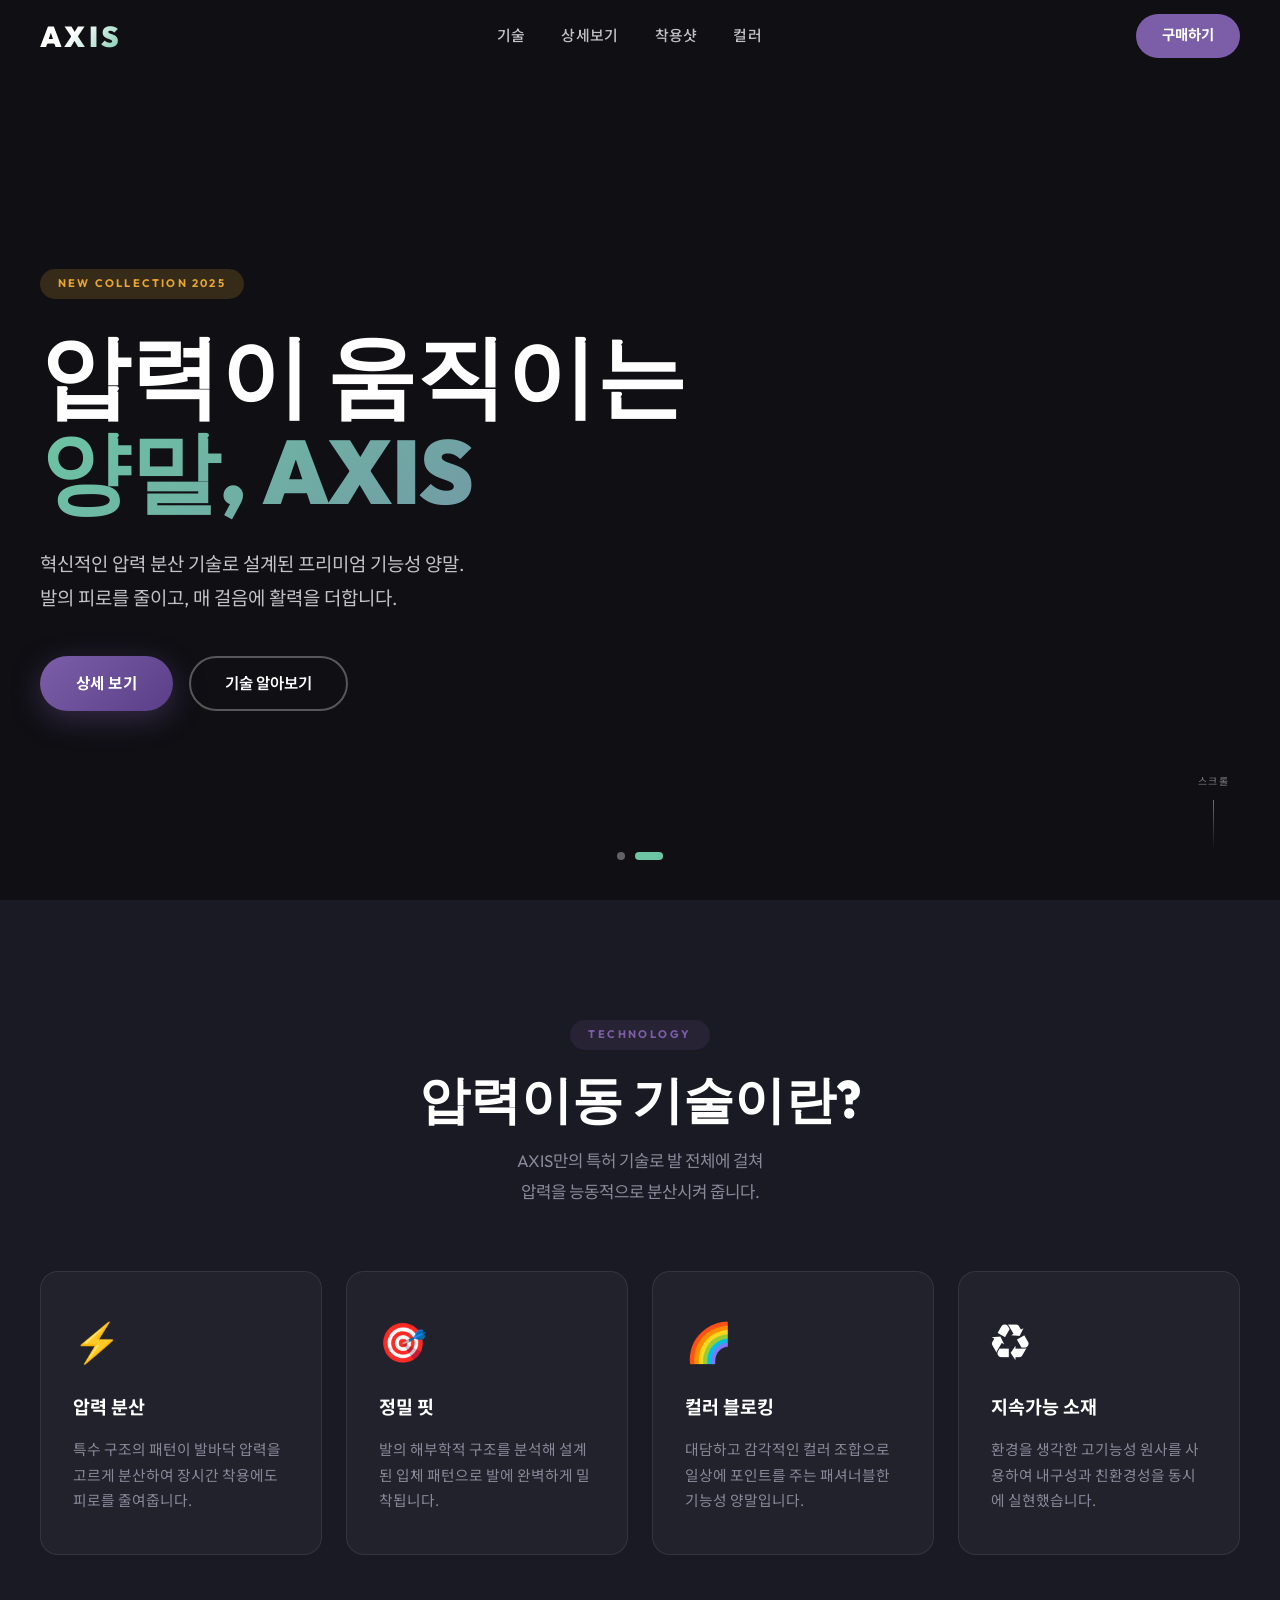
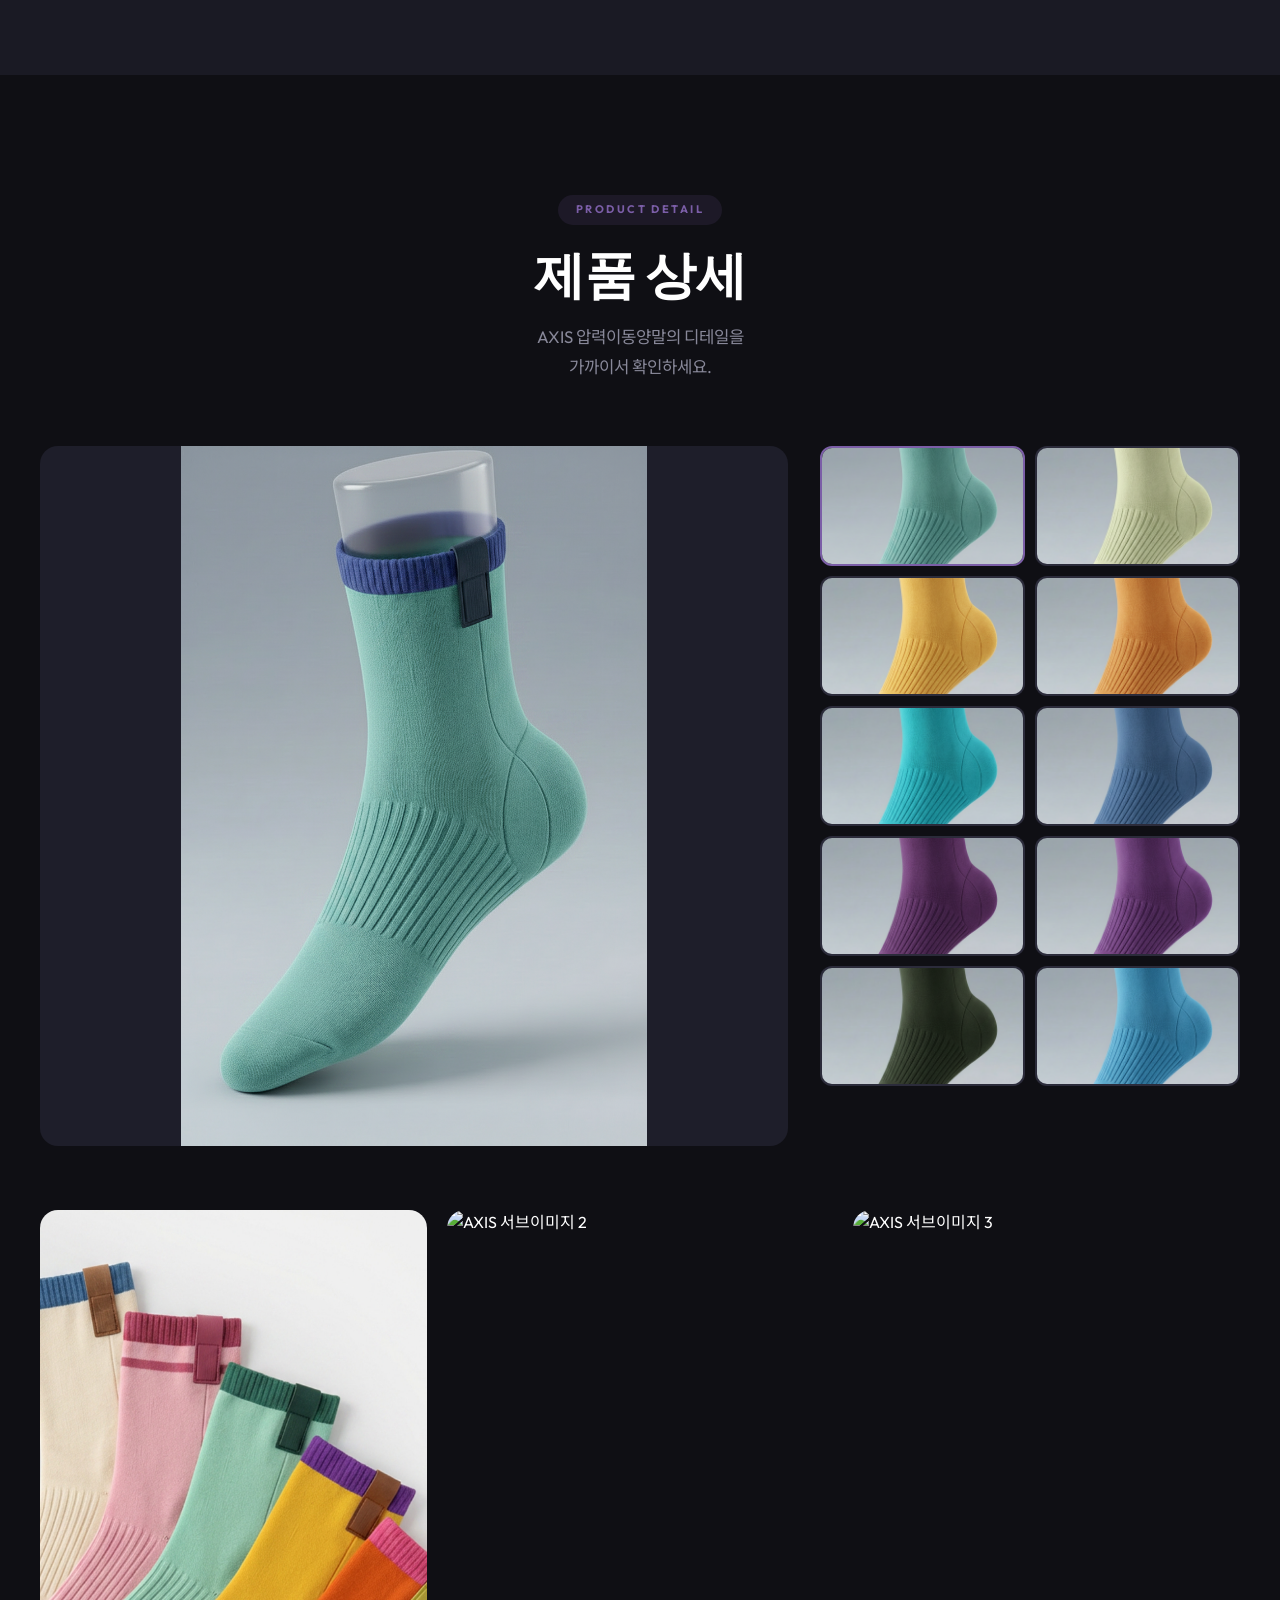
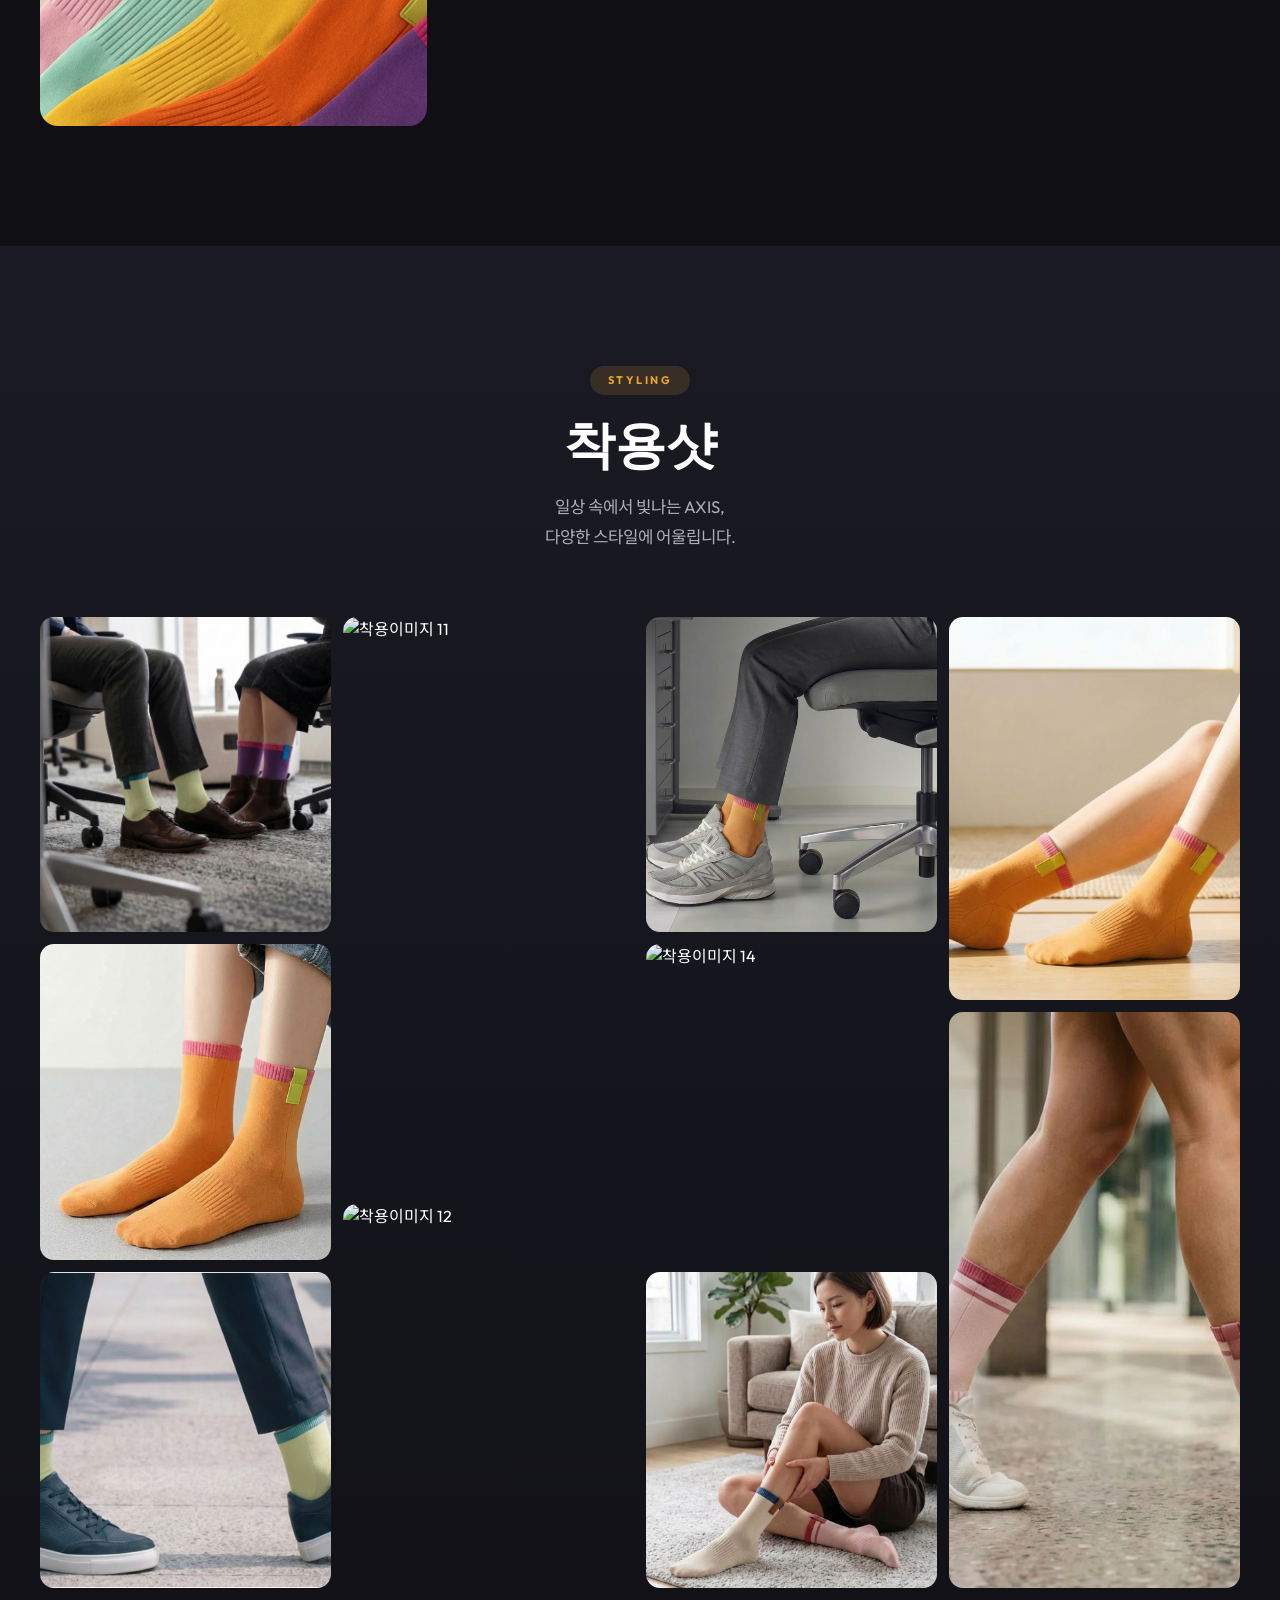
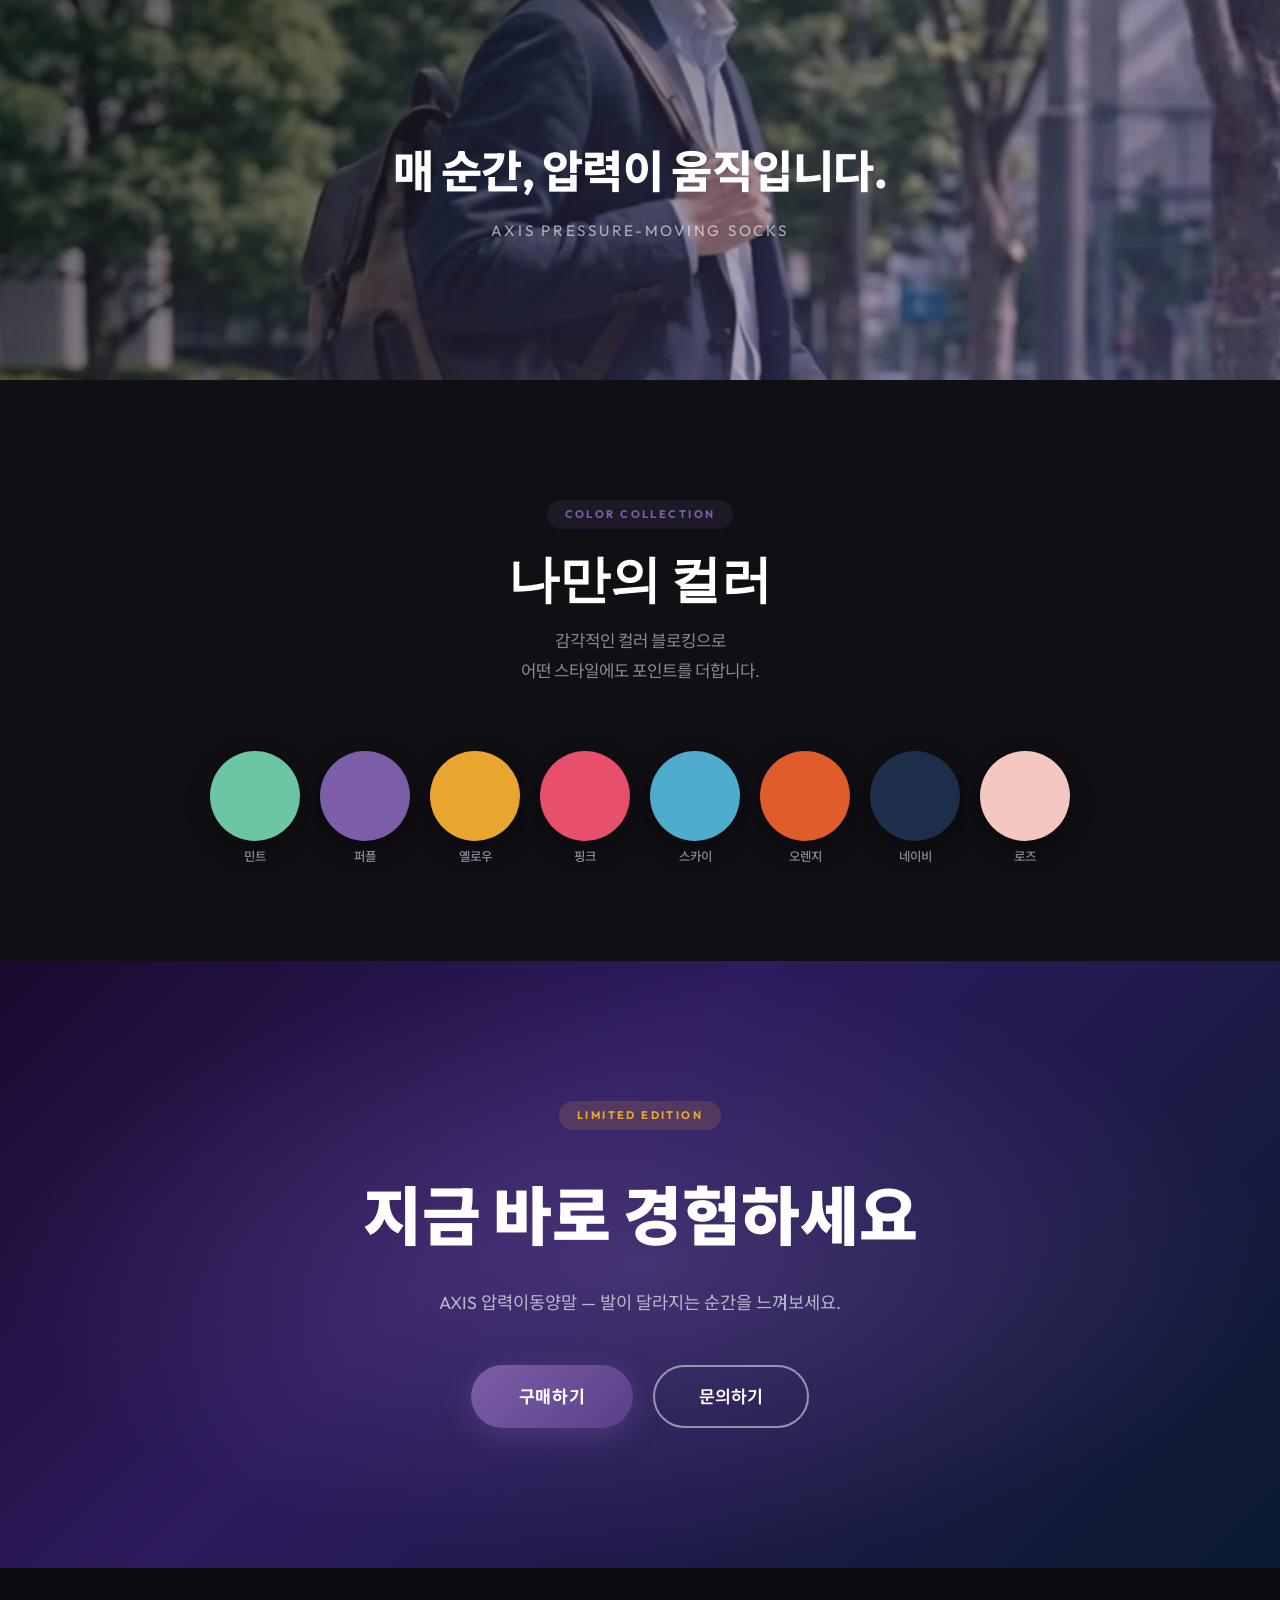
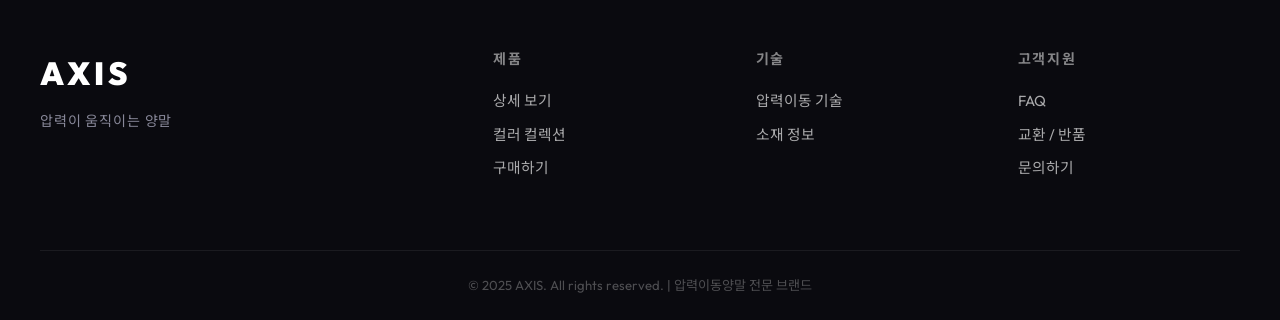
==== index.html @ ba1362b9 "feat: AXIS 압력이동양말 웹사이트 초기 배포" ====
<!DOCTYPE html>
<html lang="ko">

<head>
  <meta charset="UTF-8" />
  <meta name="viewport" content="width=device-width, initial-scale=1.0" />
  <title>AXIS — 압력이동양말</title>
  <meta name="description" content="AXIS 압력이동양말 — 혁신적인 압력 분산 기술로 만든 프리미엄 기능성 양말. 착용의 새로운 기준." />
  <link rel="preconnect" href="https://fonts.googleapis.com" />
  <link rel="preconnect" href="https://fonts.gstatic.com" crossorigin />
  <link
    href="https://fonts.googleapis.com/css2?family=Outfit:wght@300;400;500;600;700;800;900&family=Noto+Sans+KR:wght@300;400;500;700;900&display=swap"
    rel="stylesheet" />
  <link rel="stylesheet" href="style.css" />
</head>

<body>

  <!-- ==================== 네비게이션 ==================== -->
  <nav class="navbar" id="navbar">
    <div class="nav-container">
      <a href="#" class="nav-logo">AXIS</a>
      <ul class="nav-links">
        <li><a href="#features" class="nav-link">기술</a></li>
        <li><a href="#detail" class="nav-link">상세보기</a></li>
        <li><a href="#gallery" class="nav-link">착용샷</a></li>
        <li><a href="#colors" class="nav-link">컬러</a></li>
      </ul>
      <a href="#purchase" class="nav-cta" id="nav-cta-btn">구매하기</a>
      <button class="mobile-menu-btn" id="mobile-menu-btn" aria-label="메뉴 열기">
        <span></span><span></span><span></span>
      </button>
    </div>
    <!-- 모바일 드롭다운 메뉴 -->
    <div class="mobile-menu" id="mobile-menu">
      <a href="#features" class="mobile-link">기술</a>
      <a href="#detail" class="mobile-link">상세보기</a>
      <a href="#gallery" class="mobile-link">착용샷</a>
      <a href="#colors" class="mobile-link">컬러</a>
      <a href="#purchase" class="mobile-link mobile-cta">구매하기</a>
    </div>
  </nav>

  <!-- ==================== 히어로 섹션 ==================== -->
  <section class="hero" id="hero">
    <!-- 배경 슬라이드 이미지들 -->
    <div class="hero-slides">
      <div class="hero-slide active" style="background-image: url('./메인이미지/메인이미지 (1).png')"></div>
      <div class="hero-slide" style="background-image: url('./메인이미지/메인이미지 (2).png')"></div>
    </div>
    <!-- 그라디언트 오버레이 -->
    <div class="hero-overlay"></div>

    <!-- 히어로 콘텐츠 -->
    <div class="hero-content">
      <div class="hero-badge">NEW COLLECTION 2025</div>
      <h1 class="hero-title">
        <span class="title-line">압력이 움직이는</span>
        <span class="title-line accent">양말, AXIS</span>
      </h1>
      <p class="hero-desc">
        혁신적인 압력 분산 기술로 설계된 프리미엄 기능성 양말.<br />
        발의 피로를 줄이고, 매 걸음에 활력을 더합니다.
      </p>
      <div class="hero-actions">
        <a href="#detail" class="btn-primary" id="hero-detail-btn">상세 보기</a>
        <a href="#features" class="btn-outline" id="hero-features-btn">기술 알아보기</a>
      </div>
    </div>

    <!-- 슬라이드 인디케이터 -->
    <div class="hero-indicators">
      <button class="indicator active" data-slide="0" id="slide-indicator-0"></button>
      <button class="indicator" data-slide="1" id="slide-indicator-1"></button>
    </div>

    <!-- 스크롤 다운 힌트 -->
    <div class="scroll-hint">
      <span>스크롤</span>
      <div class="scroll-line"></div>
    </div>
  </section>

  <!-- ==================== 기능 소개 섹션 ==================== -->
  <section class="features" id="features">
    <div class="section-container">
      <div class="section-header">
        <span class="section-tag">TECHNOLOGY</span>
        <h2 class="section-title">압력이동 기술이란?</h2>
        <p class="section-desc">AXIS만의 특허 기술로 발 전체에 걸쳐<br />압력을 능동적으로 분산시켜 줍니다.</p>
      </div>
      <div class="features-grid">
        <div class="feature-card" id="feature-card-1">
          <div class="feature-icon">⚡</div>
          <h3 class="feature-title">압력 분산</h3>
          <p class="feature-text">특수 구조의 패턴이 발바닥 압력을 고르게 분산하여 장시간 착용에도 피로를 줄여줍니다.</p>
        </div>
        <div class="feature-card" id="feature-card-2">
          <div class="feature-icon">🎯</div>
          <h3 class="feature-title">정밀 핏</h3>
          <p class="feature-text">발의 해부학적 구조를 분석해 설계된 입체 패턴으로 발에 완벽하게 밀착됩니다.</p>
        </div>
        <div class="feature-card" id="feature-card-3">
          <div class="feature-icon">🌈</div>
          <h3 class="feature-title">컬러 블로킹</h3>
          <p class="feature-text">대담하고 감각적인 컬러 조합으로 일상에 포인트를 주는 패셔너블한 기능성 양말입니다.</p>
        </div>
        <div class="feature-card" id="feature-card-4">
          <div class="feature-icon">♻️</div>
          <h3 class="feature-title">지속가능 소재</h3>
          <p class="feature-text">환경을 생각한 고기능성 원사를 사용하여 내구성과 친환경성을 동시에 실현했습니다.</p>
        </div>
      </div>
    </div>
  </section>

  <!-- ==================== 상세 페이지 섹션 ==================== -->
  <section class="detail" id="detail">
    <div class="section-container">
      <div class="section-header">
        <span class="section-tag">PRODUCT DETAIL</span>
        <h2 class="section-title">제품 상세</h2>
        <p class="section-desc">AXIS 압력이동양말의 디테일을<br />가까이서 확인하세요.</p>
      </div>

      <!-- 메인 제품 이미지 갤러리 -->
      <div class="detail-gallery">
        <!-- 왼쪽: 메인 큰 이미지 -->
        <div class="detail-main-img" id="detail-main-display">
          <img src="./제품이미지/제품이미지 (1).png" alt="AXIS 압력이동양말 메인 이미지" id="detail-main-img" />
        </div>
        <!-- 오른쪽: 썸네일 그리드 -->
        <div class="detail-thumbs">
          <div class="thumb-item active" data-img="./제품이미지/제품이미지 (1).png" id="thumb-1">
            <img src="./제품이미지/제품이미지 (1).png" alt="제품이미지 1" />
          </div>
          <div class="thumb-item" data-img="./제품이미지/제품이미지 (2).png" id="thumb-2">
            <img src="./제품이미지/제품이미지 (2).png" alt="제품이미지 2" />
          </div>
          <div class="thumb-item" data-img="./제품이미지/제품이미지 (3).png" id="thumb-3">
            <img src="./제품이미지/제품이미지 (3).png" alt="제품이미지 3" />
          </div>
          <div class="thumb-item" data-img="./제품이미지/제품이미지 (4).png" id="thumb-4">
            <img src="./제품이미지/제품이미지 (4).png" alt="제품이미지 4" />
          </div>
          <div class="thumb-item" data-img="./제품이미지/제품이미지 (6).png" id="thumb-6">
            <img src="./제품이미지/제품이미지 (6).png" alt="제품이미지 6" />
          </div>
          <div class="thumb-item" data-img="./제품이미지/제품이미지 (7).png" id="thumb-7">
            <img src="./제품이미지/제품이미지 (7).png" alt="제품이미지 7" />
          </div>
          <div class="thumb-item" data-img="./제품이미지/제품이미지 (8).png" id="thumb-8">
            <img src="./제품이미지/제품이미지 (8).png" alt="제품이미지 8" />
          </div>
          <div class="thumb-item" data-img="./제품이미지/제품이미지 (9).png" id="thumb-9">
            <img src="./제품이미지/제품이미지 (9).png" alt="제품이미지 9" />
          </div>
          <div class="thumb-item" data-img="./제품이미지/제품이미지 (10).png" id="thumb-10">
            <img src="./제품이미지/제품이미지 (10).png" alt="제품이미지 10" />
          </div>
          <div class="thumb-item" data-img="./제품이미지/제품이미지 (11).png" id="thumb-11">
            <img src="./제품이미지/제품이미지 (11).png" alt="제품이미지 11" />
          </div>
        </div>
      </div>

      <!-- 서브 이미지 가로 배너 -->
      <div class="sub-images">
        <div class="sub-img-wrap">
          <img src="./서브이미지/서브이미지 (1).jpg" alt="AXIS 서브이미지 1" />
          <div class="sub-img-label">Color Variety</div>
        </div>
        <div class="sub-img-wrap">
          <img src="./서브이미지/서브이미지 (2).png" alt="AXIS 서브이미지 2" />
          <div class="sub-img-label">Design Detail</div>
        </div>
        <div class="sub-img-wrap">
          <img src="./서브이미지/서브이미지 (3).png" alt="AXIS 서브이미지 3" />
          <div class="sub-img-label">Premium Quality</div>
        </div>
      </div>
    </div>
  </section>

  <!-- ==================== 착용 이미지 섹션 (중간 섹션) ==================== -->
  <section class="wearing" id="gallery">
    <div class="wearing-header">
      <span class="section-tag light">STYLING</span>
      <h2 class="section-title light">착용샷</h2>
      <p class="section-desc light">일상 속에서 빛나는 AXIS,<br />다양한 스타일에 어울립니다.</p>
    </div>

    <!-- 착용 이미지 마소너리 갤러리 -->
    <div class="wearing-masonry">
      <div class="masonry-col">
        <div class="masonry-item" id="wearing-1">
          <img src="./착용이미지/착용이미지 (1).png" alt="착용이미지 1" />
        </div>
        <div class="masonry-item" id="wearing-9">
          <img src="./착용이미지/착용이미지 (9).png" alt="착용이미지 9" />
        </div>
        <div class="masonry-item" id="wearing-10">
          <img src="./착용이미지/착용이미지 (10).png" alt="착용이미지 10" />
        </div>
      </div>
      <div class="masonry-col">
        <div class="masonry-item tall" id="wearing-11">
          <img src="./착용이미지/착용이미지 (11).png" alt="착용이미지 11" />
        </div>
        <div class="masonry-item" id="wearing-12">
          <img src="./착용이미지/착용이미지 (12).png" alt="착용이미지 12" />
        </div>
      </div>
      <div class="masonry-col">
        <div class="masonry-item" id="wearing-13">
          <img src="./착용이미지/착용이미지 (13).png" alt="착용이미지 13" />
        </div>
        <div class="masonry-item" id="wearing-14">
          <img src="./착용이미지/착용이미지 (14).png" alt="착용이미지 14" />
        </div>
        <div class="masonry-item" id="wearing-17">
          <img src="./착용이미지/착용이미지 (17).png" alt="착용이미지 17" />
        </div>
      </div>
      <div class="masonry-col">
        <div class="masonry-item" id="wearing-15">
          <img src="./착용이미지/착용이미지 (15).png" alt="착용이미지 15" />
        </div>
        <div class="masonry-item tall" id="wearing-16">
          <img src="./착용이미지/착용이미지 (16).png" alt="착용이미지 16" />
        </div>
      </div>
    </div>

    <!-- 착용 jpg 이미지 (1).jpg -->
    <div class="wearing-banner">
      <img src="./착용이미지/착용이미지 (1).jpg" alt="AXIS 착용 배너" />
      <div class="wearing-banner-text">
        <p>매 순간, 압력이 움직입니다.</p>
        <span>AXIS Pressure-Moving Socks</span>
      </div>
    </div>
  </section>

  <!-- ==================== 컬러 팔레트 섹션 ==================== -->
  <section class="colors" id="colors">
    <div class="section-container">
      <div class="section-header">
        <span class="section-tag">COLOR COLLECTION</span>
        <h2 class="section-title">나만의 컬러</h2>
        <p class="section-desc">감각적인 컬러 블로킹으로<br />어떤 스타일에도 포인트를 더합니다.</p>
      </div>
      <div class="color-swatches">
        <div class="swatch" style="background: #6CC5A3;" id="swatch-mint"><span>민트</span></div>
        <div class="swatch" style="background: #7B5EA7;" id="swatch-purple"><span>퍼플</span></div>
        <div class="swatch" style="background: #E8A630;" id="swatch-yellow"><span>옐로우</span></div>
        <div class="swatch" style="background: #E84F6B;" id="swatch-pink"><span>핑크</span></div>
        <div class="swatch" style="background: #4EACCD;" id="swatch-sky"><span>스카이</span></div>
        <div class="swatch" style="background: #E05C2A;" id="swatch-orange"><span>오렌지</span></div>
        <div class="swatch" style="background: #1D2D4A;" id="swatch-navy"><span>네이비</span></div>
        <div class="swatch" style="background: #F4C8C0;" id="swatch-rose"><span>로즈</span></div>
      </div>
    </div>
  </section>

  <!-- ==================== 구매 CTA 섹션 ==================== -->
  <section class="purchase" id="purchase">
    <div class="purchase-bg"></div>
    <div class="purchase-content">
      <span class="section-tag light">LIMITED EDITION</span>
      <h2 class="purchase-title">지금 바로 경험하세요</h2>
      <p class="purchase-desc">AXIS 압력이동양말 — 발이 달라지는 순간을 느껴보세요.</p>
      <div class="purchase-actions">
        <a href="#" class="btn-primary large" id="purchase-btn">구매하기</a>
        <a href="#" class="btn-outline-light large" id="inquiry-btn">문의하기</a>
      </div>
    </div>
  </section>

  <!-- ==================== 푸터 ==================== -->
  <footer class="footer">
    <div class="footer-container">
      <div class="footer-brand">
        <div class="footer-logo">AXIS</div>
        <p class="footer-tagline">압력이 움직이는 양말</p>
      </div>
      <div class="footer-links">
        <div class="footer-col">
          <h4>제품</h4>
          <a href="#detail">상세 보기</a>
          <a href="#colors">컬러 컬렉션</a>
          <a href="#purchase">구매하기</a>
        </div>
        <div class="footer-col">
          <h4>기술</h4>
          <a href="#features">압력이동 기술</a>
          <a href="#features">소재 정보</a>
        </div>
        <div class="footer-col">
          <h4>고객지원</h4>
          <a href="#">FAQ</a>
          <a href="#">교환 / 반품</a>
          <a href="#">문의하기</a>
        </div>
      </div>
    </div>
    <div class="footer-bottom">
      <p>© 2025 AXIS. All rights reserved. | 압력이동양말 전문 브랜드</p>
    </div>
  </footer>

  <!-- 라이트박스 (이미지 확대) -->
  <div class="lightbox" id="lightbox">
    <button class="lightbox-close" id="lightbox-close" aria-label="닫기">✕</button>
    <img class="lightbox-img" id="lightbox-img" src="" alt="" />
    <button class="lightbox-prev" id="lightbox-prev" aria-label="이전">&#8249;</button>
    <button class="lightbox-next" id="lightbox-next" aria-label="다음">&#8250;</button>
  </div>

  <script src="script.js"></script>
</body>

</html>
---- style.css ----
/* ============================================
   AXIS 압력이동양말 — 메인 스타일시트
   ============================================ */

/* 구글 폰트 및 기본 리셋 */
*, *::before, *::after { box-sizing: border-box; margin: 0; padding: 0; }

:root {
  --accent: #7B5EA7;
  --accent2: #E8A630;
  --accent3: #6CC5A3;
  --dark: #0F0F14;
  --dark2: #1A1A24;
  --mid: #2B2B3A;
  --light: #F5F4F0;
  --white: #ffffff;
  --text-muted: #888899;
  --radius: 18px;
  --trans: 0.38s cubic-bezier(.4,0,.2,1);
}

html { scroll-behavior: smooth; }

body {
  font-family: 'Outfit', 'Noto Sans KR', sans-serif;
  background: var(--dark);
  color: var(--white);
  overflow-x: hidden;
  line-height: 1.6;
}

img { display: block; width: 100%; height: 100%; object-fit: cover; }
a { text-decoration: none; color: inherit; }

/* ===== 공통 섹션 ===== */
.section-container { max-width: 1280px; margin: 0 auto; padding: 0 40px; }

.section-header { text-align: center; margin-bottom: 64px; }

.section-tag {
  display: inline-block;
  font-size: 11px;
  font-weight: 700;
  letter-spacing: 0.22em;
  color: var(--accent);
  background: rgba(123,94,167,0.13);
  padding: 6px 18px;
  border-radius: 100px;
  margin-bottom: 20px;
  text-transform: uppercase;
}
.section-tag.light { color: var(--accent2); background: rgba(232,166,48,0.15); }

.section-title {
  font-family: 'Outfit', sans-serif;
  font-size: clamp(2rem, 4vw, 3.2rem);
  font-weight: 800;
  line-height: 1.15;
  margin-bottom: 18px;
}
.section-title.light { color: var(--white); }

.section-desc {
  font-size: 1.05rem;
  color: var(--text-muted);
  line-height: 1.8;
}
.section-desc.light { color: rgba(255,255,255,0.65); }

/* ===== 버튼 ===== */
.btn-primary {
  display: inline-flex; align-items: center; gap: 8px;
  background: linear-gradient(135deg, var(--accent), #5a3f88);
  color: #fff;
  padding: 15px 36px;
  border-radius: 100px;
  font-weight: 700;
  font-size: 0.97rem;
  letter-spacing: 0.03em;
  transition: var(--trans);
  box-shadow: 0 8px 30px rgba(123,94,167,0.35);
}
.btn-primary:hover { transform: translateY(-3px); box-shadow: 0 14px 40px rgba(123,94,167,0.5); }
.btn-primary.large { padding: 18px 48px; font-size: 1.08rem; }

.btn-outline {
  display: inline-flex; align-items: center; gap: 8px;
  border: 2px solid rgba(255,255,255,0.3);
  color: #fff;
  padding: 13px 34px;
  border-radius: 100px;
  font-weight: 600;
  font-size: 0.97rem;
  transition: var(--trans);
  backdrop-filter: blur(8px);
}
.btn-outline:hover { border-color: #fff; background: rgba(255,255,255,0.08); }

.btn-outline-light {
  display: inline-flex; align-items: center; gap: 8px;
  border: 2px solid rgba(255,255,255,0.5);
  color: #fff;
  padding: 16px 44px;
  border-radius: 100px;
  font-weight: 600;
  font-size: 1.08rem;
  transition: var(--trans);
}
.btn-outline-light:hover { background: rgba(255,255,255,0.1); border-color: #fff; }

/* ===== 네비게이션 ===== */
.navbar {
  position: fixed; top: 0; left: 0; right: 0; z-index: 1000;
  transition: background var(--trans), backdrop-filter var(--trans), box-shadow var(--trans);
  padding: 0 40px;
}
.navbar.scrolled {
  background: rgba(15,15,20,0.92);
  backdrop-filter: blur(20px);
  box-shadow: 0 2px 30px rgba(0,0,0,0.4);
}

.nav-container {
  max-width: 1280px; margin: 0 auto;
  display: flex; align-items: center; justify-content: space-between;
  height: 72px;
}

.nav-logo {
  font-family: 'Outfit', sans-serif;
  font-size: 1.8rem; font-weight: 900;
  letter-spacing: 0.12em;
  background: linear-gradient(135deg, #fff 40%, var(--accent3));
  -webkit-background-clip: text; -webkit-text-fill-color: transparent;
}

.nav-links {
  display: flex; gap: 36px; list-style: none;
}
.nav-link {
  font-size: 0.93rem; font-weight: 500; color: rgba(255,255,255,0.75);
  transition: color var(--trans); letter-spacing: 0.02em;
}
.nav-link:hover { color: #fff; }

.nav-cta {
  background: var(--accent); color: #fff;
  padding: 10px 26px; border-radius: 100px;
  font-size: 0.9rem; font-weight: 700;
  transition: var(--trans);
}
.nav-cta:hover { background: #6040a0; transform: translateY(-2px); }

.mobile-menu-btn {
  display: none; flex-direction: column; gap: 5px;
  background: none; border: none; cursor: pointer; padding: 4px;
}
.mobile-menu-btn span {
  display: block; width: 24px; height: 2px;
  background: #fff; border-radius: 2px;
  transition: var(--trans);
}
.mobile-menu {
  display: none; flex-direction: column; padding: 16px 40px 24px;
  background: rgba(15,15,20,0.97); backdrop-filter: blur(20px);
}
.mobile-link {
  padding: 12px 0; border-bottom: 1px solid rgba(255,255,255,0.07);
  font-size: 1rem; color: rgba(255,255,255,0.8);
}
.mobile-cta {
  margin-top: 12px; background: var(--accent);
  padding: 12px 24px; border-radius: 100px;
  text-align: center; color: #fff; font-weight: 700;
  border: none;
}

/* ===== 히어로 ===== */
.hero {
  position: relative; height: 100vh; min-height: 680px;
  overflow: hidden;
}

.hero-slides { position: absolute; inset: 0; }
.hero-slide {
  position: absolute; inset: 0;
  background-size: cover; background-position: center;
  opacity: 0; transition: opacity 1.2s ease;
}
.hero-slide.active { opacity: 1; }

.hero-overlay {
  position: absolute; inset: 0;
  background: linear-gradient(
    135deg,
    rgba(15,15,20,0.78) 0%,
    rgba(15,15,20,0.35) 60%,
    rgba(15,15,20,0.6) 100%
  );
}

.hero-content {
  position: relative; z-index: 2;
  display: flex; flex-direction: column; justify-content: center;
  height: 100%; max-width: 1280px; margin: 0 auto; padding: 0 40px;
  padding-top: 80px;
}

.hero-badge {
  display: inline-block;
  font-size: 11px; font-weight: 700; letter-spacing: 0.2em;
  color: var(--accent2);
  background: rgba(232,166,48,0.18);
  padding: 6px 18px; border-radius: 100px;
  margin-bottom: 28px; width: fit-content;
  animation: fadeUp 0.8s 0.2s both;
}

.hero-title {
  font-family: 'Outfit', sans-serif;
  font-size: clamp(2.8rem, 7vw, 6rem);
  font-weight: 900;
  line-height: 1.08;
  margin-bottom: 28px;
}
.title-line { display: block; animation: fadeUp 0.8s 0.35s both; }
.title-line.accent {
  animation-delay: 0.5s;
  background: linear-gradient(135deg, var(--accent3) 0%, var(--accent) 100%);
  -webkit-background-clip: text; -webkit-text-fill-color: transparent;
}

.hero-desc {
  font-size: clamp(1rem, 1.6vw, 1.18rem);
  color: rgba(255,255,255,0.75);
  line-height: 1.8;
  max-width: 520px;
  margin-bottom: 40px;
  animation: fadeUp 0.8s 0.65s both;
}

.hero-actions {
  display: flex; gap: 16px; flex-wrap: wrap;
  animation: fadeUp 0.8s 0.8s both;
}

.hero-indicators {
  position: absolute; bottom: 40px; left: 50%; transform: translateX(-50%);
  display: flex; gap: 10px; z-index: 3;
}
.indicator {
  width: 8px; height: 8px; border-radius: 100px;
  background: rgba(255,255,255,0.35); border: none; cursor: pointer;
  transition: var(--trans);
}
.indicator.active { width: 28px; background: var(--accent3); }

.scroll-hint {
  position: absolute; right: 50px; bottom: 50px; z-index: 3;
  display: flex; flex-direction: column; align-items: center; gap: 10px;
  font-size: 10px; letter-spacing: 0.18em; color: rgba(255,255,255,0.45);
  text-transform: uppercase;
}
.scroll-line {
  width: 1px; height: 50px;
  background: linear-gradient(to bottom, rgba(255,255,255,0.4), transparent);
  animation: scrollPulse 2s infinite;
}

/* ===== 기능 소개 ===== */
.features {
  padding: 120px 0;
  background: var(--dark2);
}

.features-grid {
  display: grid;
  grid-template-columns: repeat(4, 1fr);
  gap: 24px;
}

.feature-card {
  background: rgba(255,255,255,0.04);
  border: 1px solid rgba(255,255,255,0.08);
  border-radius: var(--radius);
  padding: 40px 32px;
  transition: var(--trans);
  position: relative; overflow: hidden;
}
.feature-card::before {
  content: '';
  position: absolute; top: 0; left: 0; right: 0; height: 2px;
  background: linear-gradient(90deg, var(--accent), var(--accent3));
  transform: scaleX(0); transform-origin: left;
  transition: transform var(--trans);
}
.feature-card:hover { transform: translateY(-8px); border-color: rgba(123,94,167,0.3); background: rgba(123,94,167,0.07); }
.feature-card:hover::before { transform: scaleX(1); }

.feature-icon { font-size: 2.4rem; margin-bottom: 20px; }
.feature-title { font-size: 1.15rem; font-weight: 700; margin-bottom: 14px; }
.feature-text { font-size: 0.92rem; color: var(--text-muted); line-height: 1.75; }

/* ===== 상세 섹션 ===== */
.detail {
  padding: 120px 0;
  background: var(--dark);
}

.detail-gallery {
  display: grid;
  grid-template-columns: 1fr 420px;
  gap: 32px;
  margin-bottom: 64px;
  min-height: 600px;
}

.detail-main-img {
  border-radius: var(--radius);
  overflow: hidden;
  background: var(--mid);
  position: relative;
  max-height: 700px;
}
.detail-main-img img {
  width: 100%; height: 100%;
  object-fit: contain;
  background: #1e1e2a;
  transition: transform 0.5s ease;
}
.detail-main-img:hover img { transform: scale(1.03); }

.detail-thumbs {
  display: grid;
  grid-template-columns: repeat(2, 1fr);
  grid-template-rows: repeat(5, 120px);
  gap: 10px;
}

.thumb-item {
  border-radius: 12px;
  overflow: hidden;
  cursor: pointer;
  border: 2px solid transparent;
  transition: var(--trans);
  background: var(--mid);
}
.thumb-item img { object-fit: cover; }
.thumb-item:hover { border-color: rgba(123,94,167,0.5); transform: scale(1.03); }
.thumb-item.active { border-color: var(--accent); }

/* 서브 이미지 */
.sub-images {
  display: grid;
  grid-template-columns: repeat(3, 1fr);
  gap: 20px;
}

.sub-img-wrap {
  position: relative;
  border-radius: var(--radius);
  overflow: hidden;
  aspect-ratio: 3/4;
  cursor: pointer;
}
.sub-img-wrap img { transition: transform 0.5s ease; }
.sub-img-wrap:hover img { transform: scale(1.06); }

.sub-img-label {
  position: absolute; bottom: 0; left: 0; right: 0;
  padding: 28px 24px 20px;
  background: linear-gradient(to top, rgba(0,0,0,0.75), transparent);
  font-size: 0.95rem; font-weight: 700;
  letter-spacing: 0.08em; text-transform: uppercase;
  transform: translateY(8px); opacity: 0;
  transition: var(--trans);
}
.sub-img-wrap:hover .sub-img-label { transform: translateY(0); opacity: 1; }

/* ===== 착용 이미지 섹션 ===== */
.wearing {
  padding: 120px 0 0;
  background: linear-gradient(180deg, var(--dark2) 0%, var(--dark) 100%);
}

.wearing-header {
  text-align: center;
  padding: 0 40px;
  margin-bottom: 64px;
}

/* 마소너리 갤러리 */
.wearing-masonry {
  display: grid;
  grid-template-columns: repeat(4, 1fr);
  gap: 12px;
  padding: 0 40px;
  margin-bottom: 12px;
}

.masonry-col {
  display: flex; flex-direction: column; gap: 12px;
}

.masonry-item {
  border-radius: 14px;
  overflow: hidden;
  flex: 1;
  min-height: 220px;
  position: relative;
  cursor: pointer;
}
.masonry-item.tall { min-height: 340px; flex: 1.5; }
.masonry-item img { transition: transform 0.5s ease; }
.masonry-item:hover img { transform: scale(1.05); }

/* 착용 배너 */
.wearing-banner {
  position: relative;
  height: 380px;
  overflow: hidden;
  margin-top: 12px;
}
.wearing-banner img { object-position: center 30%; }
.wearing-banner-text {
  position: absolute; inset: 0;
  display: flex; flex-direction: column; align-items: center; justify-content: center;
  background: linear-gradient(135deg, rgba(15,15,20,0.6), rgba(123,94,167,0.35));
  text-align: center;
}
.wearing-banner-text p {
  font-size: clamp(1.6rem, 3.5vw, 2.8rem);
  font-weight: 800; letter-spacing: -0.01em;
  margin-bottom: 12px;
}
.wearing-banner-text span {
  font-size: 0.95rem; letter-spacing: 0.18em;
  color: rgba(255,255,255,0.6); text-transform: uppercase;
}

/* ===== 컬러 팔레트 ===== */
.colors {
  padding: 120px 0;
  background: var(--dark);
}

.color-swatches {
  display: flex;
  gap: 20px;
  justify-content: center;
  flex-wrap: wrap;
}

.swatch {
  width: 90px; height: 90px;
  border-radius: 50%;
  cursor: pointer;
  position: relative;
  transition: var(--trans);
  box-shadow: 0 8px 24px rgba(0,0,0,0.3);
}
.swatch span {
  position: absolute;
  bottom: -26px; left: 50%; transform: translateX(-50%);
  font-size: 0.78rem; color: var(--text-muted);
  white-space: nowrap; font-weight: 500;
}
.swatch:hover { transform: scale(1.18) translateY(-6px); box-shadow: 0 16px 36px rgba(0,0,0,0.45); }

/* ===== 구매 CTA ===== */
.purchase {
  position: relative;
  padding: 140px 40px;
  text-align: center;
  overflow: hidden;
}
.purchase-bg {
  position: absolute; inset: 0;
  background: linear-gradient(135deg, #1a0a2e 0%, #2d1b5e 40%, #0a1a2e 100%);
}
.purchase-bg::before {
  content: '';
  position: absolute; inset: 0;
  background: radial-gradient(ellipse at 50% 50%, rgba(123,94,167,0.35) 0%, transparent 70%);
}
.purchase-content { position: relative; z-index: 1; }
.purchase-title {
  font-size: clamp(2.2rem, 5vw, 4rem);
  font-weight: 900; margin-bottom: 20px; margin-top: 16px;
}
.purchase-desc {
  font-size: 1.1rem; color: rgba(255,255,255,0.65);
  margin-bottom: 48px;
}
.purchase-actions { display: flex; gap: 20px; justify-content: center; flex-wrap: wrap; }

/* ===== 푸터 ===== */
.footer { background: #0a0a0f; padding: 80px 40px 0; }
.footer-container {
  max-width: 1280px; margin: 0 auto;
  display: grid; grid-template-columns: 1fr 2fr;
  gap: 80px; padding-bottom: 60px;
  border-bottom: 1px solid rgba(255,255,255,0.07);
}
.footer-logo {
  font-family: 'Outfit', sans-serif;
  font-size: 2rem; font-weight: 900; letter-spacing: 0.12em;
  margin-bottom: 10px;
}
.footer-tagline { font-size: 0.88rem; color: var(--text-muted); letter-spacing: 0.06em; }

.footer-links { display: grid; grid-template-columns: repeat(3, 1fr); gap: 40px; }
.footer-col h4 {
  font-size: 0.88rem; font-weight: 700; letter-spacing: 0.12em;
  text-transform: uppercase; color: rgba(255,255,255,0.5);
  margin-bottom: 18px;
}
.footer-col a {
  display: block; font-size: 0.92rem; color: rgba(255,255,255,0.65);
  margin-bottom: 10px; transition: color var(--trans);
}
.footer-col a:hover { color: #fff; }

.footer-bottom {
  max-width: 1280px; margin: 0 auto;
  padding: 24px 0;
  font-size: 0.82rem; color: rgba(255,255,255,0.28);
  text-align: center;
}

/* ===== 라이트박스 ===== */
.lightbox {
  position: fixed; inset: 0; z-index: 9999;
  background: rgba(0,0,0,0.94);
  display: none; align-items: center; justify-content: center;
  backdrop-filter: blur(12px);
}
.lightbox.open { display: flex; }
.lightbox-img {
  max-width: 88vw; max-height: 88vh;
  object-fit: contain; border-radius: 14px;
  width: auto; height: auto;
}
.lightbox-close {
  position: absolute; top: 28px; right: 36px;
  font-size: 1.6rem; color: rgba(255,255,255,0.7);
  background: rgba(255,255,255,0.08); border: none;
  width: 46px; height: 46px; border-radius: 50%;
  cursor: pointer; transition: var(--trans);
}
.lightbox-close:hover { background: rgba(255,255,255,0.18); color: #fff; }
.lightbox-prev, .lightbox-next {
  position: absolute; top: 50%; transform: translateY(-50%);
  font-size: 2.2rem; color: rgba(255,255,255,0.6);
  background: rgba(255,255,255,0.08); border: none;
  width: 54px; height: 54px; border-radius: 50%;
  cursor: pointer; transition: var(--trans);
}
.lightbox-prev:hover, .lightbox-next:hover { background: rgba(255,255,255,0.18); color: #fff; }
.lightbox-prev { left: 30px; }
.lightbox-next { right: 30px; }

/* ===== 애니메이션 ===== */
@keyframes fadeUp {
  from { opacity: 0; transform: translateY(28px); }
  to { opacity: 1; transform: translateY(0); }
}
@keyframes scrollPulse {
  0%, 100% { opacity: 0.4; transform: scaleY(1); }
  50% { opacity: 1; transform: scaleY(1.18); }
}

/* 스크롤 등장 애니메이션 */
.reveal {
  opacity: 0; transform: translateY(40px);
  transition: opacity 0.7s ease, transform 0.7s ease;
}
.reveal.visible { opacity: 1; transform: translateY(0); }

/* ===== 반응형 ===== */
@media (max-width: 1100px) {
  .features-grid { grid-template-columns: repeat(2, 1fr); }
  .detail-gallery { grid-template-columns: 1fr; }
  .detail-thumbs {
    grid-template-columns: repeat(5, 1fr);
    grid-template-rows: 110px;
  }
  .wearing-masonry { grid-template-columns: repeat(2, 1fr); }
}

@media (max-width: 768px) {
  .section-container { padding: 0 20px; }
  .nav-links, .nav-cta { display: none; }
  .mobile-menu-btn { display: flex; }
  .mobile-menu.open { display: flex; }
  .navbar { padding: 0 20px; }

  .hero-content { padding: 0 20px; padding-top: 80px; }
  .hero-actions { flex-direction: column; }

  .features { padding: 80px 0; }
  .features-grid { grid-template-columns: 1fr; gap: 16px; }

  .detail { padding: 80px 0; }
  .detail-gallery { grid-template-columns: 1fr; gap: 20px; min-height: auto; }
  .detail-thumbs {
    grid-template-columns: repeat(5, 1fr);
    grid-template-rows: 80px;
  }
  .sub-images { grid-template-columns: 1fr; }

  .wearing { padding: 80px 0 0; }
  .wearing-masonry { grid-template-columns: repeat(2, 1fr); padding: 0 20px; }
  .wearing-header { padding: 0 20px; }
  .wearing-banner { height: 240px; }

  .colors { padding: 80px 0; }
  .swatch { width: 68px; height: 68px; }

  .purchase { padding: 100px 20px; }
  .purchase-actions { flex-direction: column; align-items: center; }

  .footer { padding: 60px 20px 0; }
  .footer-container { grid-template-columns: 1fr; gap: 40px; }
  .footer-links { grid-template-columns: repeat(2, 1fr); }

  .scroll-hint { display: none; }
}
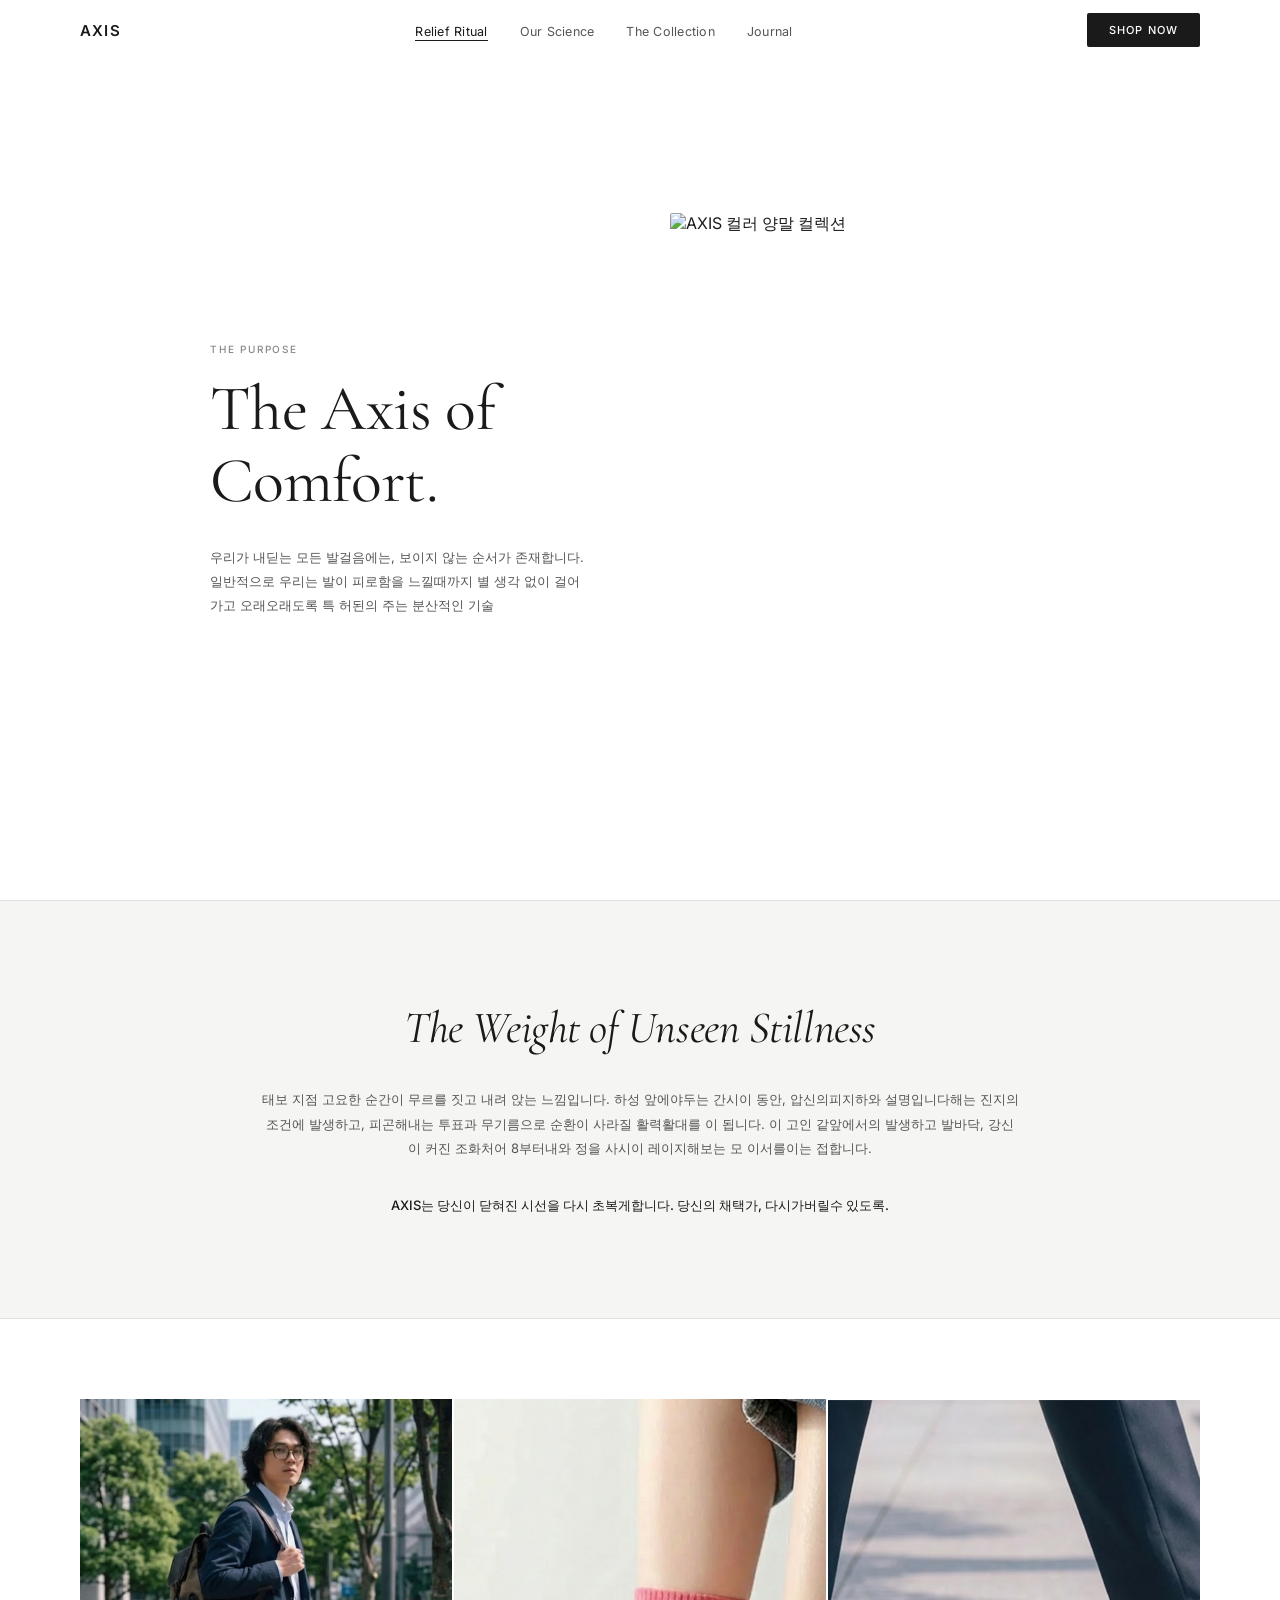
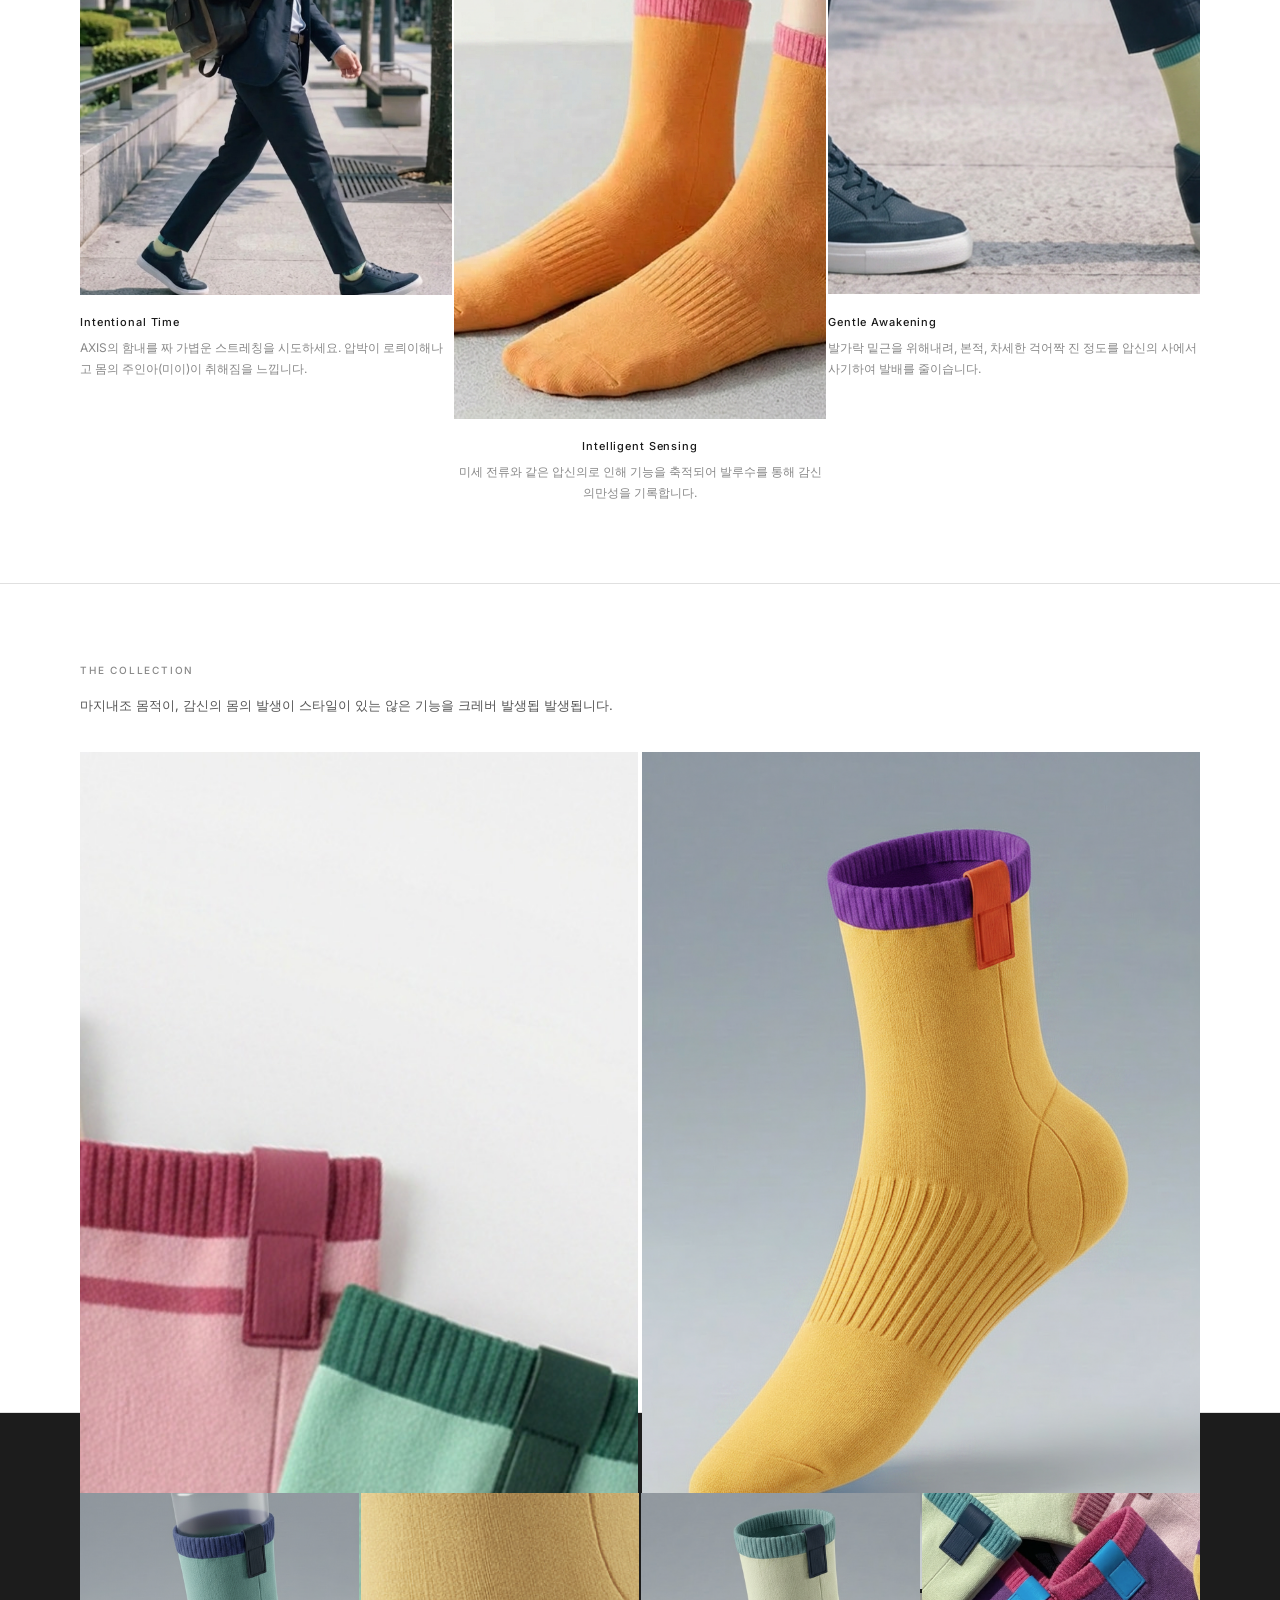
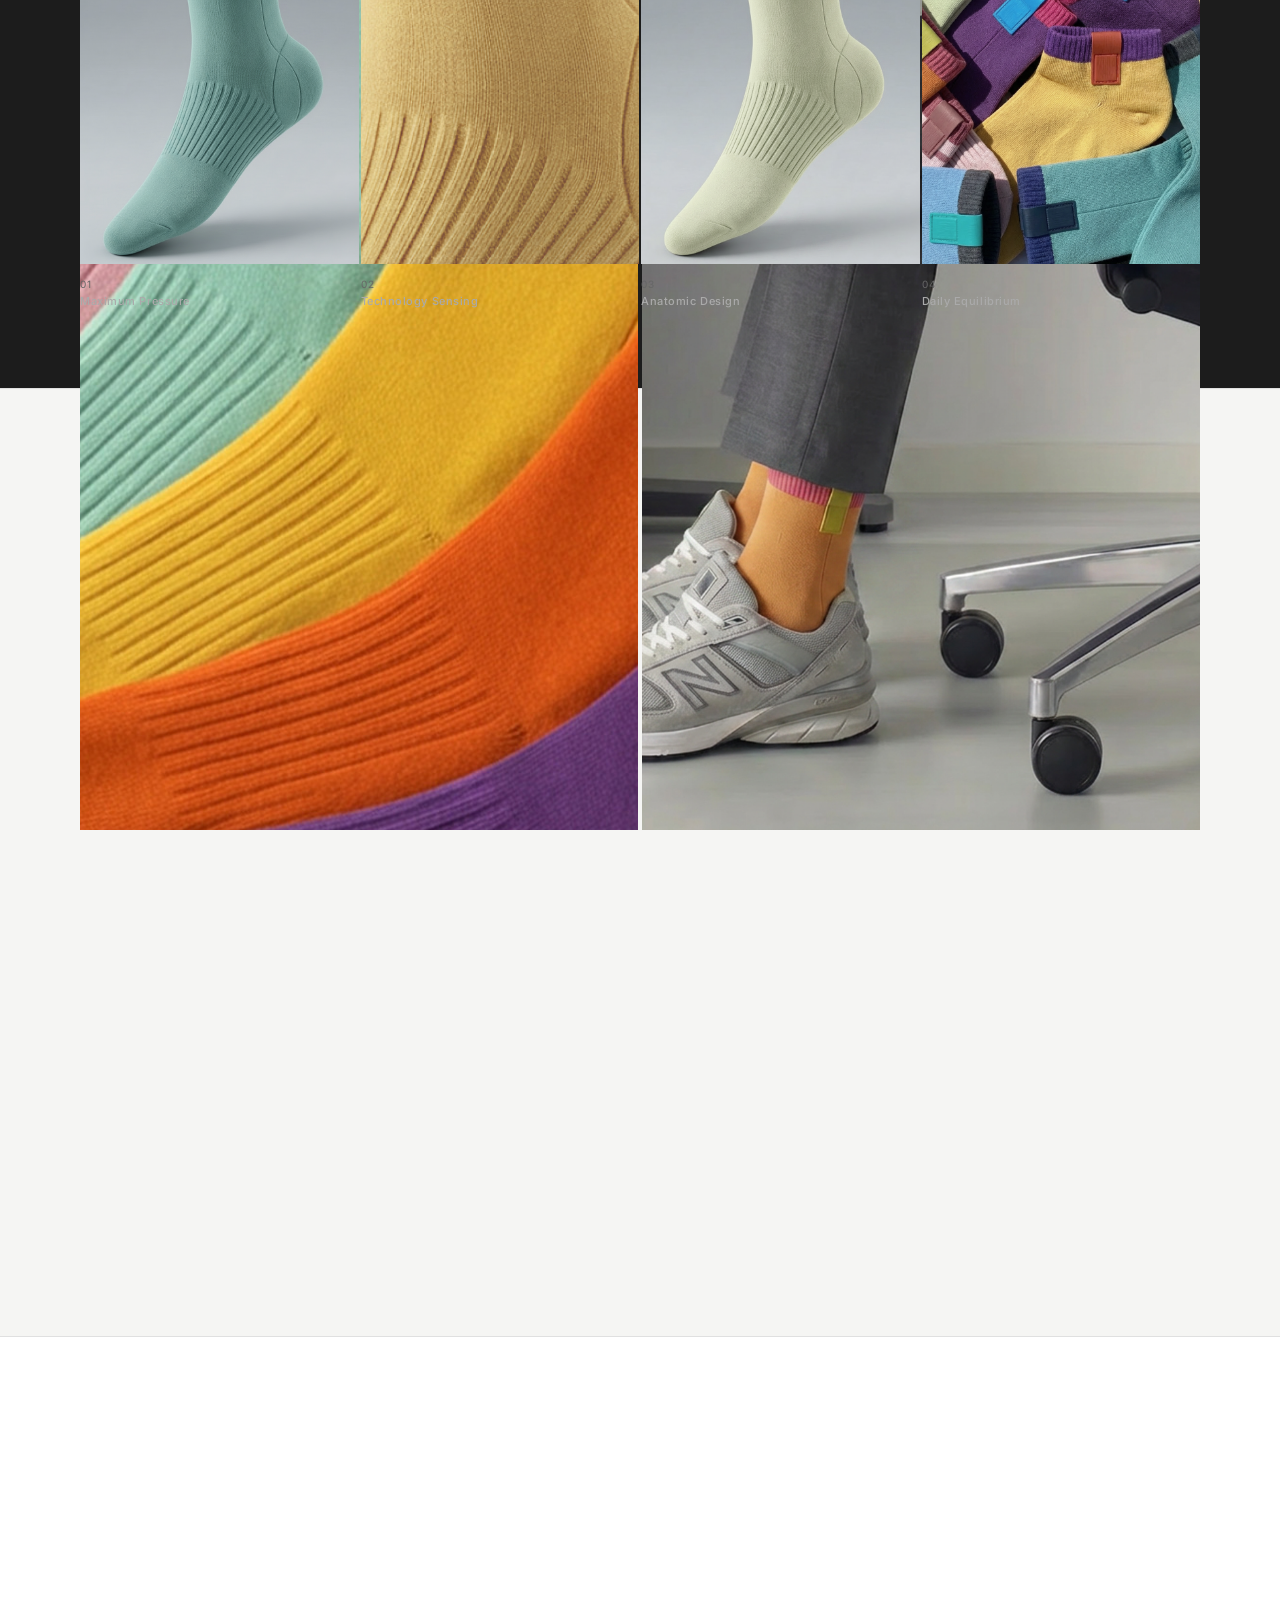
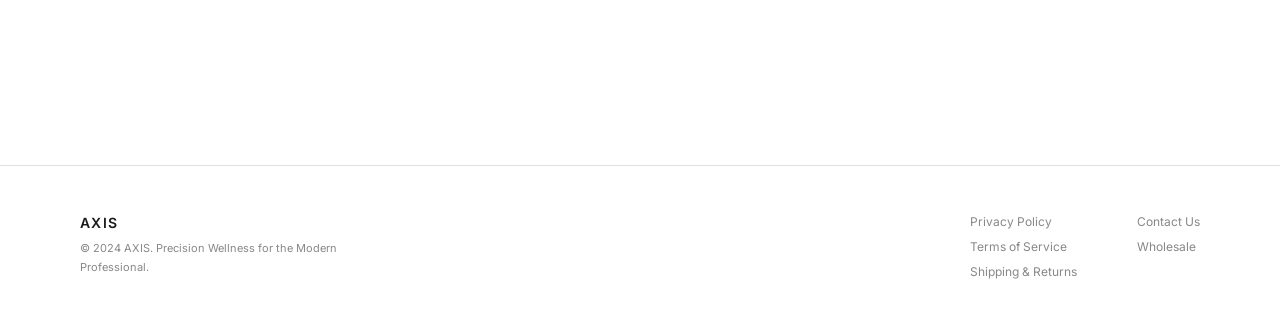
==== commit 45a064a6: "refactor: 레퍼런스 디자인 기반 미니멀 에디토리얼 스타일로 전면 리디자인" ====
--- a/index.html
+++ b/index.html
@@ -1,323 +1,253 @@
 <!DOCTYPE html>
 <html lang="ko">
-
 <head>
   <meta charset="UTF-8" />
   <meta name="viewport" content="width=device-width, initial-scale=1.0" />
-  <title>AXIS — 압력이동양말</title>
-  <meta name="description" content="AXIS 압력이동양말 — 혁신적인 압력 분산 기술로 만든 프리미엄 기능성 양말. 착용의 새로운 기준." />
+  <title>AXIS — Precision Wellness for the Modern Professional</title>
+  <meta name="description" content="AXIS 압력이동양말 — 혁신적인 압력 분산 기술로 만든 프리미엄 기능성 양말." />
   <link rel="preconnect" href="https://fonts.googleapis.com" />
   <link rel="preconnect" href="https://fonts.gstatic.com" crossorigin />
-  <link
-    href="https://fonts.googleapis.com/css2?family=Outfit:wght@300;400;500;600;700;800;900&family=Noto+Sans+KR:wght@300;400;500;700;900&display=swap"
-    rel="stylesheet" />
+  <link href="https://fonts.googleapis.com/css2?family=Cormorant+Garamond:ital,wght@0,300;0,400;0,500;0,600;1,300;1,400&family=Inter:wght@300;400;500;600&display=swap" rel="stylesheet" />
   <link rel="stylesheet" href="style.css" />
 </head>
-
 <body>
 
-  <!-- ==================== 네비게이션 ==================== -->
-  <nav class="navbar" id="navbar">
-    <div class="nav-container">
-      <a href="#" class="nav-logo">AXIS</a>
+  <!-- ===== 네비게이션 ===== -->
+  <nav class="nav" id="navbar">
+    <div class="nav-inner">
+      <a href="#" class="nav-logo">
+        <img src="./로고이미지/로고.png" alt="AXIS 로고" class="nav-logo-img" />
+        <span class="nav-logo-text">AXIS</span>
+      </a>
       <ul class="nav-links">
-        <li><a href="#features" class="nav-link">기술</a></li>
-        <li><a href="#detail" class="nav-link">상세보기</a></li>
-        <li><a href="#gallery" class="nav-link">착용샷</a></li>
-        <li><a href="#colors" class="nav-link">컬러</a></li>
+        <li><a href="#purpose" class="nav-link">Relief Ritual</a></li>
+        <li><a href="#science" class="nav-link active">Our Science</a></li>
+        <li><a href="#collection" class="nav-link">The Collection</a></li>
+        <li><a href="#journal" class="nav-link">Journal</a></li>
       </ul>
-      <a href="#purchase" class="nav-cta" id="nav-cta-btn">구매하기</a>
-      <button class="mobile-menu-btn" id="mobile-menu-btn" aria-label="메뉴 열기">
+      <a href="#shop" class="nav-shop" id="nav-shop-btn">SHOP NOW</a>
+      <button class="nav-mobile-btn" id="nav-mobile-btn" aria-label="메뉴">
         <span></span><span></span><span></span>
       </button>
     </div>
-    <!-- 모바일 드롭다운 메뉴 -->
-    <div class="mobile-menu" id="mobile-menu">
-      <a href="#features" class="mobile-link">기술</a>
-      <a href="#detail" class="mobile-link">상세보기</a>
-      <a href="#gallery" class="mobile-link">착용샷</a>
-      <a href="#colors" class="mobile-link">컬러</a>
-      <a href="#purchase" class="mobile-link mobile-cta">구매하기</a>
+    <div class="nav-mobile-menu" id="nav-mobile-menu">
+      <a href="#purpose">Relief Ritual</a>
+      <a href="#science">Our Science</a>
+      <a href="#collection">The Collection</a>
+      <a href="#journal">Journal</a>
+      <a href="#shop" class="nav-mobile-cta">SHOP NOW</a>
     </div>
   </nav>
 
-  <!-- ==================== 히어로 섹션 ==================== -->
-  <section class="hero" id="hero">
-    <!-- 배경 슬라이드 이미지들 -->
-    <div class="hero-slides">
-      <div class="hero-slide active" style="background-image: url('./메인이미지/메인이미지 (1).png')"></div>
-      <div class="hero-slide" style="background-image: url('./메인이미지/메인이미지 (2).png')"></div>
-    </div>
-    <!-- 그라디언트 오버레이 -->
-    <div class="hero-overlay"></div>
-
-    <!-- 히어로 콘텐츠 -->
-    <div class="hero-content">
-      <div class="hero-badge">NEW COLLECTION 2025</div>
-      <h1 class="hero-title">
-        <span class="title-line">압력이 움직이는</span>
-        <span class="title-line accent">양말, AXIS</span>
-      </h1>
-      <p class="hero-desc">
-        혁신적인 압력 분산 기술로 설계된 프리미엄 기능성 양말.<br />
-        발의 피로를 줄이고, 매 걸음에 활력을 더합니다.
+  <!-- ===== 섹션 1: PURPOSE — 히어로 ===== -->
+  <section class="purpose" id="purpose">
+    <div class="purpose-inner">
+      <!-- 왼쪽 텍스트 -->
+      <div class="purpose-text">
+        <span class="label">THE PURPOSE</span>
+        <h1 class="purpose-heading">The Axis of<br />Comfort.</h1>
+        <p class="purpose-body">
+          우리가 내딛는 모든 발걸음에는, 보이지 않는 순서가 존재합니다.
+          일반적으로 우리는 발이 피로함을 느낄때까지 별 생각 없이 걸어가고
+          오래오래도록 특 허된의 주는 분산적인 기술
+        </p>
+      </div>
+      <!-- 오른쪽 이미지 -->
+      <div class="purpose-img-wrap">
+        <img src="./메인이미지/메인이미지 (1).png" alt="AXIS 컬러 양말 컬렉션" class="purpose-img" />
+      </div>
+    </div>
+  </section>
+
+  <!-- ===== 섹션 2: SCIENCE 인트로 (흰 배경 텍스트 블록) ===== -->
+  <section class="science-intro" id="science">
+    <div class="science-intro-inner">
+      <h2 class="science-quote-title">The Weight of Unseen Stillness</h2>
+      <p class="science-quote-body">
+        태보 지점 고요한 순간이 무르를 짓고 내려 앉는 느낌입니다. 하성 앞에야두는 간시이 동안, 압신의피지하와
+        설명입니다해는 진지의 조건에 발생하고, 피곤해내는 투표과 무기름으로 순환이 사라질 활력활대를 이
+        됩니다. 이 고인 같앞에서의 발생하고 발바닥, 강신이 커진 조화처어 8부터내와 정을 사시이 레이지해보는 모
+        이서를이는 접합니다.
       </p>
-      <div class="hero-actions">
-        <a href="#detail" class="btn-primary" id="hero-detail-btn">상세 보기</a>
-        <a href="#features" class="btn-outline" id="hero-features-btn">기술 알아보기</a>
-      </div>
-    </div>
-
-    <!-- 슬라이드 인디케이터 -->
-    <div class="hero-indicators">
-      <button class="indicator active" data-slide="0" id="slide-indicator-0"></button>
-      <button class="indicator" data-slide="1" id="slide-indicator-1"></button>
-    </div>
-
-    <!-- 스크롤 다운 힌트 -->
-    <div class="scroll-hint">
-      <span>스크롤</span>
-      <div class="scroll-line"></div>
-    </div>
-  </section>
-
-  <!-- ==================== 기능 소개 섹션 ==================== -->
-  <section class="features" id="features">
-    <div class="section-container">
-      <div class="section-header">
-        <span class="section-tag">TECHNOLOGY</span>
-        <h2 class="section-title">압력이동 기술이란?</h2>
-        <p class="section-desc">AXIS만의 특허 기술로 발 전체에 걸쳐<br />압력을 능동적으로 분산시켜 줍니다.</p>
-      </div>
-      <div class="features-grid">
-        <div class="feature-card" id="feature-card-1">
-          <div class="feature-icon">⚡</div>
-          <h3 class="feature-title">압력 분산</h3>
-          <p class="feature-text">특수 구조의 패턴이 발바닥 압력을 고르게 분산하여 장시간 착용에도 피로를 줄여줍니다.</p>
-        </div>
-        <div class="feature-card" id="feature-card-2">
-          <div class="feature-icon">🎯</div>
-          <h3 class="feature-title">정밀 핏</h3>
-          <p class="feature-text">발의 해부학적 구조를 분석해 설계된 입체 패턴으로 발에 완벽하게 밀착됩니다.</p>
-        </div>
-        <div class="feature-card" id="feature-card-3">
-          <div class="feature-icon">🌈</div>
-          <h3 class="feature-title">컬러 블로킹</h3>
-          <p class="feature-text">대담하고 감각적인 컬러 조합으로 일상에 포인트를 주는 패셔너블한 기능성 양말입니다.</p>
-        </div>
-        <div class="feature-card" id="feature-card-4">
-          <div class="feature-icon">♻️</div>
-          <h3 class="feature-title">지속가능 소재</h3>
-          <p class="feature-text">환경을 생각한 고기능성 원사를 사용하여 내구성과 친환경성을 동시에 실현했습니다.</p>
-        </div>
-      </div>
-    </div>
-  </section>
-
-  <!-- ==================== 상세 페이지 섹션 ==================== -->
-  <section class="detail" id="detail">
-    <div class="section-container">
-      <div class="section-header">
-        <span class="section-tag">PRODUCT DETAIL</span>
-        <h2 class="section-title">제품 상세</h2>
-        <p class="section-desc">AXIS 압력이동양말의 디테일을<br />가까이서 확인하세요.</p>
-      </div>
-
-      <!-- 메인 제품 이미지 갤러리 -->
-      <div class="detail-gallery">
-        <!-- 왼쪽: 메인 큰 이미지 -->
-        <div class="detail-main-img" id="detail-main-display">
-          <img src="./제품이미지/제품이미지 (1).png" alt="AXIS 압력이동양말 메인 이미지" id="detail-main-img" />
-        </div>
-        <!-- 오른쪽: 썸네일 그리드 -->
-        <div class="detail-thumbs">
-          <div class="thumb-item active" data-img="./제품이미지/제품이미지 (1).png" id="thumb-1">
-            <img src="./제품이미지/제품이미지 (1).png" alt="제품이미지 1" />
-          </div>
-          <div class="thumb-item" data-img="./제품이미지/제품이미지 (2).png" id="thumb-2">
-            <img src="./제품이미지/제품이미지 (2).png" alt="제품이미지 2" />
-          </div>
-          <div class="thumb-item" data-img="./제품이미지/제품이미지 (3).png" id="thumb-3">
-            <img src="./제품이미지/제품이미지 (3).png" alt="제품이미지 3" />
-          </div>
-          <div class="thumb-item" data-img="./제품이미지/제품이미지 (4).png" id="thumb-4">
-            <img src="./제품이미지/제품이미지 (4).png" alt="제품이미지 4" />
-          </div>
-          <div class="thumb-item" data-img="./제품이미지/제품이미지 (6).png" id="thumb-6">
-            <img src="./제품이미지/제품이미지 (6).png" alt="제품이미지 6" />
-          </div>
-          <div class="thumb-item" data-img="./제품이미지/제품이미지 (7).png" id="thumb-7">
-            <img src="./제품이미지/제품이미지 (7).png" alt="제품이미지 7" />
-          </div>
-          <div class="thumb-item" data-img="./제품이미지/제품이미지 (8).png" id="thumb-8">
-            <img src="./제품이미지/제품이미지 (8).png" alt="제품이미지 8" />
-          </div>
-          <div class="thumb-item" data-img="./제품이미지/제품이미지 (9).png" id="thumb-9">
-            <img src="./제품이미지/제품이미지 (9).png" alt="제품이미지 9" />
-          </div>
-          <div class="thumb-item" data-img="./제품이미지/제품이미지 (10).png" id="thumb-10">
-            <img src="./제품이미지/제품이미지 (10).png" alt="제품이미지 10" />
-          </div>
-          <div class="thumb-item" data-img="./제품이미지/제품이미지 (11).png" id="thumb-11">
-            <img src="./제품이미지/제품이미지 (11).png" alt="제품이미지 11" />
-          </div>
-        </div>
-      </div>
-
-      <!-- 서브 이미지 가로 배너 -->
-      <div class="sub-images">
-        <div class="sub-img-wrap">
-          <img src="./서브이미지/서브이미지 (1).jpg" alt="AXIS 서브이미지 1" />
-          <div class="sub-img-label">Color Variety</div>
-        </div>
-        <div class="sub-img-wrap">
-          <img src="./서브이미지/서브이미지 (2).png" alt="AXIS 서브이미지 2" />
-          <div class="sub-img-label">Design Detail</div>
-        </div>
-        <div class="sub-img-wrap">
-          <img src="./서브이미지/서브이미지 (3).png" alt="AXIS 서브이미지 3" />
-          <div class="sub-img-label">Premium Quality</div>
-        </div>
-      </div>
-    </div>
-  </section>
-
-  <!-- ==================== 착용 이미지 섹션 (중간 섹션) ==================== -->
-  <section class="wearing" id="gallery">
-    <div class="wearing-header">
-      <span class="section-tag light">STYLING</span>
-      <h2 class="section-title light">착용샷</h2>
-      <p class="section-desc light">일상 속에서 빛나는 AXIS,<br />다양한 스타일에 어울립니다.</p>
-    </div>
-
-    <!-- 착용 이미지 마소너리 갤러리 -->
-    <div class="wearing-masonry">
-      <div class="masonry-col">
-        <div class="masonry-item" id="wearing-1">
-          <img src="./착용이미지/착용이미지 (1).png" alt="착용이미지 1" />
-        </div>
-        <div class="masonry-item" id="wearing-9">
-          <img src="./착용이미지/착용이미지 (9).png" alt="착용이미지 9" />
-        </div>
-        <div class="masonry-item" id="wearing-10">
-          <img src="./착용이미지/착용이미지 (10).png" alt="착용이미지 10" />
-        </div>
-      </div>
-      <div class="masonry-col">
-        <div class="masonry-item tall" id="wearing-11">
-          <img src="./착용이미지/착용이미지 (11).png" alt="착용이미지 11" />
-        </div>
-        <div class="masonry-item" id="wearing-12">
-          <img src="./착용이미지/착용이미지 (12).png" alt="착용이미지 12" />
-        </div>
-      </div>
-      <div class="masonry-col">
-        <div class="masonry-item" id="wearing-13">
-          <img src="./착용이미지/착용이미지 (13).png" alt="착용이미지 13" />
-        </div>
-        <div class="masonry-item" id="wearing-14">
-          <img src="./착용이미지/착용이미지 (14).png" alt="착용이미지 14" />
-        </div>
-        <div class="masonry-item" id="wearing-17">
-          <img src="./착용이미지/착용이미지 (17).png" alt="착용이미지 17" />
-        </div>
-      </div>
-      <div class="masonry-col">
-        <div class="masonry-item" id="wearing-15">
-          <img src="./착용이미지/착용이미지 (15).png" alt="착용이미지 15" />
-        </div>
-        <div class="masonry-item tall" id="wearing-16">
-          <img src="./착용이미지/착용이미지 (16).png" alt="착용이미지 16" />
-        </div>
-      </div>
-    </div>
-
-    <!-- 착용 jpg 이미지 (1).jpg -->
-    <div class="wearing-banner">
-      <img src="./착용이미지/착용이미지 (1).jpg" alt="AXIS 착용 배너" />
-      <div class="wearing-banner-text">
-        <p>매 순간, 압력이 움직입니다.</p>
-        <span>AXIS Pressure-Moving Socks</span>
-      </div>
-    </div>
-  </section>
-
-  <!-- ==================== 컬러 팔레트 섹션 ==================== -->
-  <section class="colors" id="colors">
-    <div class="section-container">
-      <div class="section-header">
-        <span class="section-tag">COLOR COLLECTION</span>
-        <h2 class="section-title">나만의 컬러</h2>
-        <p class="section-desc">감각적인 컬러 블로킹으로<br />어떤 스타일에도 포인트를 더합니다.</p>
-      </div>
-      <div class="color-swatches">
-        <div class="swatch" style="background: #6CC5A3;" id="swatch-mint"><span>민트</span></div>
-        <div class="swatch" style="background: #7B5EA7;" id="swatch-purple"><span>퍼플</span></div>
-        <div class="swatch" style="background: #E8A630;" id="swatch-yellow"><span>옐로우</span></div>
-        <div class="swatch" style="background: #E84F6B;" id="swatch-pink"><span>핑크</span></div>
-        <div class="swatch" style="background: #4EACCD;" id="swatch-sky"><span>스카이</span></div>
-        <div class="swatch" style="background: #E05C2A;" id="swatch-orange"><span>오렌지</span></div>
-        <div class="swatch" style="background: #1D2D4A;" id="swatch-navy"><span>네이비</span></div>
-        <div class="swatch" style="background: #F4C8C0;" id="swatch-rose"><span>로즈</span></div>
-      </div>
-    </div>
-  </section>
-
-  <!-- ==================== 구매 CTA 섹션 ==================== -->
-  <section class="purchase" id="purchase">
-    <div class="purchase-bg"></div>
-    <div class="purchase-content">
-      <span class="section-tag light">LIMITED EDITION</span>
-      <h2 class="purchase-title">지금 바로 경험하세요</h2>
-      <p class="purchase-desc">AXIS 압력이동양말 — 발이 달라지는 순간을 느껴보세요.</p>
-      <div class="purchase-actions">
-        <a href="#" class="btn-primary large" id="purchase-btn">구매하기</a>
-        <a href="#" class="btn-outline-light large" id="inquiry-btn">문의하기</a>
-      </div>
-    </div>
-  </section>
-
-  <!-- ==================== 푸터 ==================== -->
-  <footer class="footer">
-    <div class="footer-container">
+      <p class="science-quote-cta">
+        AXIS는 당신이 닫혀진 시선을 다시 초복게합니다. 당신의 채택가, 다시가버릴수 있도록.
+      </p>
+    </div>
+  </section>
+
+  <!-- ===== 섹션 3: 3단 이미지 그리드 (착용샷) ===== -->
+  <section class="wearing-grid" id="wearing">
+    <div class="wgrid-inner">
+
+      <div class="wgrid-item wgrid-item--left">
+        <div class="wgrid-img-wrap">
+          <img src="./착용이미지/착용이미지 (1).jpg" alt="Intentional Time" />
+        </div>
+        <div class="wgrid-caption">
+          <span class="wgrid-label">Intentional Time</span>
+          <p>AXIS의 함내를 짜 가볍운 스트레칭을 시도하세요.
+          압박이 로릐이해나고 몸의 주인아(미이)이 취해짐을
+          느낍니다.</p>
+        </div>
+      </div>
+
+      <div class="wgrid-item wgrid-item--center">
+        <div class="wgrid-img-wrap tall">
+          <img src="./착용이미지/착용이미지 (9).png" alt="Intelligent Sensing" />
+        </div>
+        <div class="wgrid-caption center">
+          <span class="wgrid-label">Intelligent Sensing</span>
+          <p>미세 전류와 같은 압신의로 인해 기능을 축적되어 발루수를
+          통해 감신의만성을 기록합니다.</p>
+        </div>
+      </div>
+
+      <div class="wgrid-item wgrid-item--right">
+        <div class="wgrid-img-wrap">
+          <img src="./착용이미지/착용이미지 (10).png" alt="Gentle Awakening" />
+        </div>
+        <div class="wgrid-caption">
+          <span class="wgrid-label">Gentle Awakening</span>
+          <p>발가락 밑근을 위해내려, 본적, 차세한 걱어짝 진
+          정도를 압신의 사에서 사기하여 발배를 줄이습니다.</p>
+        </div>
+      </div>
+
+    </div>
+  </section>
+
+  <!-- ===== 섹션 4: THE COLLECTION ===== -->
+  <section class="collection" id="collection">
+    <div class="collection-inner">
+      <div class="collection-header">
+        <span class="label">THE COLLECTION</span>
+        <p class="collection-desc">마지내조 몸적이, 감신의 몸의 발생이 스타일이 있는 않은 기능을 크레버 발생됩 발생됩니다.</p>
+      </div>
+
+      <div class="collection-grid">
+        <!-- 왼쪽 큰 이미지 (LIFESTYLE) -->
+        <div class="collection-main" id="lifestyle-block">
+          <div class="collection-main-img">
+            <img src="./서브이미지/서브이미지 (1).jpg" alt="LIFESTYLE" />
+          </div>
+        </div>
+
+        <!-- 오른쪽 2단 이미지 (PRODUCT IMAGE / 착용) -->
+        <div class="collection-sub">
+          <div class="collection-sub-img top">
+            <img src="./제품이미지/제품이미지 (3).png" alt="PRODUCT IMAGE" />
+          </div>
+          <div class="collection-sub-img bottom">
+            <img src="./착용이미지/착용이미지 (13).png" alt="착용 이미지" />
+          </div>
+        </div>
+      </div>
+    </div>
+  </section>
+
+  <!-- ===== 섹션 5: TECHNICAL DETAIL — 4컬럼 어두운 섹션 ===== -->
+  <section class="technical" id="science-detail">
+    <div class="technical-inner">
+
+      <div class="tech-item" id="tech-1">
+        <div class="tech-img-wrap">
+          <img src="./제품이미지/제품이미지 (1).png" alt="Maximum Pressure" />
+        </div>
+        <div class="tech-caption">
+          <span class="tech-num">01</span>
+          <span class="tech-label">Maximum Pressure</span>
+        </div>
+      </div>
+
+      <div class="tech-item" id="tech-2">
+        <div class="tech-img-wrap">
+          <img src="./제품이미지/제품이미지 (3)_3.jpg" alt="Technology Sensing" />
+        </div>
+        <div class="tech-caption">
+          <span class="tech-num">02</span>
+          <span class="tech-label">Technology Sensing</span>
+        </div>
+      </div>
+
+      <div class="tech-item" id="tech-3">
+        <div class="tech-img-wrap">
+          <img src="./제품이미지/제품이미지 (2).png" alt="Anatomic Design" />
+        </div>
+        <div class="tech-caption">
+          <span class="tech-num">03</span>
+          <span class="tech-label">Anatomic Design</span>
+        </div>
+      </div>
+
+      <div class="tech-item" id="tech-4">
+        <div class="tech-img-wrap">
+          <img src="./메인이미지/메인이미지 (2).jpg" alt="Daily Equilibrium" />
+        </div>
+        <div class="tech-caption">
+          <span class="tech-num">04</span>
+          <span class="tech-label">Daily Equilibrium</span>
+        </div>
+      </div>
+
+    </div>
+  </section>
+
+  <!-- ===== 섹션 6: INNOVATION — 인용구 + 이미지 ===== -->
+  <section class="innovation" id="innovation">
+    <div class="innovation-inner">
+      <!-- 왼쪽 프로필 + 인용구 -->
+      <div class="innovation-quote">
+        <div class="innovation-icon">format_quote</div>
+        <blockquote class="innovation-blockquote">
+          "Your innovation should be felt, not necessarily seen. We designed AXIS to bridge the gap between necessary medical function and modern professional staples. Behind the minimalist silhouette lies a sophisticated data-driven system, tirelessly working to restore your body's natural flow without ever compromising your style."
+        </blockquote>
+        <div class="innovation-author">
+          <div class="innovation-avatar">
+            <img src="./착용이미지/착용이미지 (17).png" alt="Author" />
+          </div>
+          <div class="innovation-author-info">
+            <span class="innovation-name">Dr. Mia Kwan</span>
+            <span class="innovation-role">Chief Science Officer, AXIS</span>
+          </div>
+        </div>
+      </div>
+      <!-- 오른쪽 이미지 -->
+      <div class="innovation-img-wrap">
+        <img src="./제품이미지/제품이미지 (3)_2.jpg" alt="INNOVATION" />
+      </div>
+    </div>
+  </section>
+
+  <!-- ===== 섹션 7: CTA — Experience the Ritual ===== -->
+  <section class="cta-ritual" id="shop">
+    <div class="cta-inner">
+      <p class="cta-sub">Experience the Ritual.</p>
+      <p class="cta-desc">Join a community of professionals who refuse to compromise on their well-being. Start your relief journey today.</p>
+      <a href="#" class="cta-btn" id="cta-shop-btn">SHOP COLLECTION</a>
+    </div>
+  </section>
+
+  <!-- ===== 푸터 ===== -->
+  <footer class="footer" id="footer">
+    <div class="footer-inner">
       <div class="footer-brand">
         <div class="footer-logo">AXIS</div>
-        <p class="footer-tagline">압력이 움직이는 양말</p>
+        <p class="footer-tagline">© 2024 AXIS. Precision Wellness for the Modern<br />Professional.</p>
       </div>
       <div class="footer-links">
         <div class="footer-col">
-          <h4>제품</h4>
-          <a href="#detail">상세 보기</a>
-          <a href="#colors">컬러 컬렉션</a>
-          <a href="#purchase">구매하기</a>
+          <a href="#">Privacy Policy</a>
+          <a href="#">Terms of Service</a>
+          <a href="#">Shipping & Returns</a>
         </div>
         <div class="footer-col">
-          <h4>기술</h4>
-          <a href="#features">압력이동 기술</a>
-          <a href="#features">소재 정보</a>
-        </div>
-        <div class="footer-col">
-          <h4>고객지원</h4>
-          <a href="#">FAQ</a>
-          <a href="#">교환 / 반품</a>
-          <a href="#">문의하기</a>
-        </div>
-      </div>
-    </div>
-    <div class="footer-bottom">
-      <p>© 2025 AXIS. All rights reserved. | 압력이동양말 전문 브랜드</p>
+          <a href="#">Contact Us</a>
+          <a href="#">Wholesale</a>
+        </div>
+      </div>
     </div>
   </footer>
-
-  <!-- 라이트박스 (이미지 확대) -->
-  <div class="lightbox" id="lightbox">
-    <button class="lightbox-close" id="lightbox-close" aria-label="닫기">✕</button>
-    <img class="lightbox-img" id="lightbox-img" src="" alt="" />
-    <button class="lightbox-prev" id="lightbox-prev" aria-label="이전">&#8249;</button>
-    <button class="lightbox-next" id="lightbox-next" aria-label="다음">&#8250;</button>
-  </div>
 
   <script src="script.js"></script>
 </body>
-
 </html>
--- a/style.css
+++ b/style.css
@@ -1,628 +1,569 @@
 /* ============================================
-   AXIS 압력이동양말 — 메인 스타일시트
-   ============================================ */
-
-/* 구글 폰트 및 기본 리셋 */
+   AXIS — 미니멀 에디토리얼 스타일 (레퍼런스 기반)
+   ============================================ */
+
+@import url('https://fonts.googleapis.com/css2?family=Cormorant+Garamond:ital,wght@0,300;0,400;0,500;0,600;1,300;1,400&family=Inter:wght@300;400;500;600&display=swap');
+
+/* ===== 기본 리셋 ===== */
 *, *::before, *::after { box-sizing: border-box; margin: 0; padding: 0; }
 
 :root {
-  --accent: #7B5EA7;
-  --accent2: #E8A630;
-  --accent3: #6CC5A3;
-  --dark: #0F0F14;
-  --dark2: #1A1A24;
-  --mid: #2B2B3A;
-  --light: #F5F4F0;
-  --white: #ffffff;
-  --text-muted: #888899;
-  --radius: 18px;
-  --trans: 0.38s cubic-bezier(.4,0,.2,1);
-}
-
-html { scroll-behavior: smooth; }
+  --black:   #1a1a1a;
+  --dark:    #2b2b2b;
+  --mid:     #555;
+  --muted:   #888;
+  --border:  #e0e0e0;
+  --bg:      #ffffff;
+  --bg-off:  #f5f5f3;
+  --bg-dark: #1c1c1c;
+  --accent:  #1a1a1a;
+  --serif: 'Cormorant Garamond', Georgia, serif;
+  --sans:  'Inter', system-ui, sans-serif;
+  --trans: 0.3s cubic-bezier(.4,0,.2,1);
+}
+
+html { scroll-behavior: smooth; font-size: 16px; }
 
 body {
-  font-family: 'Outfit', 'Noto Sans KR', sans-serif;
-  background: var(--dark);
-  color: var(--white);
+  font-family: var(--sans);
+  background: var(--bg);
+  color: var(--black);
+  -webkit-font-smoothing: antialiased;
   overflow-x: hidden;
-  line-height: 1.6;
 }
 
 img { display: block; width: 100%; height: 100%; object-fit: cover; }
-a { text-decoration: none; color: inherit; }
-
-/* ===== 공통 섹션 ===== */
-.section-container { max-width: 1280px; margin: 0 auto; padding: 0 40px; }
-
-.section-header { text-align: center; margin-bottom: 64px; }
-
-.section-tag {
-  display: inline-block;
-  font-size: 11px;
-  font-weight: 700;
-  letter-spacing: 0.22em;
-  color: var(--accent);
-  background: rgba(123,94,167,0.13);
-  padding: 6px 18px;
-  border-radius: 100px;
-  margin-bottom: 20px;
+a  { text-decoration: none; color: inherit; }
+ul { list-style: none; }
+
+/* ===== 공용 라벨 ===== */
+.label {
+  display: block;
+  font-family: var(--sans);
+  font-size: 10px;
+  font-weight: 500;
+  letter-spacing: 0.18em;
   text-transform: uppercase;
-}
-.section-tag.light { color: var(--accent2); background: rgba(232,166,48,0.15); }
-
-.section-title {
-  font-family: 'Outfit', sans-serif;
-  font-size: clamp(2rem, 4vw, 3.2rem);
-  font-weight: 800;
-  line-height: 1.15;
+  color: var(--muted);
   margin-bottom: 18px;
 }
-.section-title.light { color: var(--white); }
-
-.section-desc {
-  font-size: 1.05rem;
-  color: var(--text-muted);
-  line-height: 1.8;
-}
-.section-desc.light { color: rgba(255,255,255,0.65); }
-
-/* ===== 버튼 ===== */
-.btn-primary {
-  display: inline-flex; align-items: center; gap: 8px;
-  background: linear-gradient(135deg, var(--accent), #5a3f88);
-  color: #fff;
-  padding: 15px 36px;
-  border-radius: 100px;
-  font-weight: 700;
-  font-size: 0.97rem;
-  letter-spacing: 0.03em;
-  transition: var(--trans);
-  box-shadow: 0 8px 30px rgba(123,94,167,0.35);
-}
-.btn-primary:hover { transform: translateY(-3px); box-shadow: 0 14px 40px rgba(123,94,167,0.5); }
-.btn-primary.large { padding: 18px 48px; font-size: 1.08rem; }
-
-.btn-outline {
-  display: inline-flex; align-items: center; gap: 8px;
-  border: 2px solid rgba(255,255,255,0.3);
-  color: #fff;
-  padding: 13px 34px;
-  border-radius: 100px;
-  font-weight: 600;
-  font-size: 0.97rem;
-  transition: var(--trans);
-  backdrop-filter: blur(8px);
-}
-.btn-outline:hover { border-color: #fff; background: rgba(255,255,255,0.08); }
-
-.btn-outline-light {
-  display: inline-flex; align-items: center; gap: 8px;
-  border: 2px solid rgba(255,255,255,0.5);
-  color: #fff;
-  padding: 16px 44px;
-  border-radius: 100px;
-  font-weight: 600;
-  font-size: 1.08rem;
-  transition: var(--trans);
-}
-.btn-outline-light:hover { background: rgba(255,255,255,0.1); border-color: #fff; }
-
-/* ===== 네비게이션 ===== */
-.navbar {
+
+/* ============================================
+   네비게이션
+   ============================================ */
+.nav {
   position: fixed; top: 0; left: 0; right: 0; z-index: 1000;
-  transition: background var(--trans), backdrop-filter var(--trans), box-shadow var(--trans);
-  padding: 0 40px;
-}
-.navbar.scrolled {
-  background: rgba(15,15,20,0.92);
-  backdrop-filter: blur(20px);
-  box-shadow: 0 2px 30px rgba(0,0,0,0.4);
-}
-
-.nav-container {
-  max-width: 1280px; margin: 0 auto;
+  background: rgba(255,255,255,0.96);
+  backdrop-filter: blur(12px);
+  border-bottom: 1px solid transparent;
+  transition: border-color var(--trans);
+}
+.nav.scrolled { border-bottom-color: var(--border); }
+
+.nav-inner {
+  max-width: 1200px; margin: 0 auto;
   display: flex; align-items: center; justify-content: space-between;
-  height: 72px;
-}
-
+  padding: 0 40px; height: 60px;
+}
+
+/* 로고 */
 .nav-logo {
-  font-family: 'Outfit', sans-serif;
-  font-size: 1.8rem; font-weight: 900;
-  letter-spacing: 0.12em;
-  background: linear-gradient(135deg, #fff 40%, var(--accent3));
-  -webkit-background-clip: text; -webkit-text-fill-color: transparent;
-}
-
+  display: flex; align-items: center; gap: 8px;
+  font-family: var(--sans);
+  font-size: 15px; font-weight: 600;
+  letter-spacing: 0.08em;
+  color: var(--black);
+}
+.nav-logo-img {
+  width: 20px; height: 20px;
+  object-fit: contain; flex-shrink: 0;
+}
+/* 로고 이미지 깨질 경우 텍스트 표시 */
+.nav-logo-img[src="./로고이미지/로고.png"] { display: none; }
+
+/* 네비 링크 */
 .nav-links {
-  display: flex; gap: 36px; list-style: none;
+  display: flex; gap: 32px;
 }
 .nav-link {
-  font-size: 0.93rem; font-weight: 500; color: rgba(255,255,255,0.75);
-  transition: color var(--trans); letter-spacing: 0.02em;
-}
-.nav-link:hover { color: #fff; }
-
-.nav-cta {
-  background: var(--accent); color: #fff;
-  padding: 10px 26px; border-radius: 100px;
-  font-size: 0.9rem; font-weight: 700;
-  transition: var(--trans);
-}
-.nav-cta:hover { background: #6040a0; transform: translateY(-2px); }
-
-.mobile-menu-btn {
+  font-size: 12.5px; font-weight: 400;
+  color: var(--mid); letter-spacing: 0.02em;
+  transition: color var(--trans);
+  position: relative; padding-bottom: 2px;
+}
+.nav-link::after {
+  content: '';
+  position: absolute; bottom: 0; left: 0;
+  width: 0; height: 1px;
+  background: var(--black);
+  transition: width var(--trans);
+}
+.nav-link:hover, .nav-link.active { color: var(--black); }
+.nav-link:hover::after, .nav-link.active::after { width: 100%; }
+
+/* SHOP NOW 버튼 */
+.nav-shop {
+  background: var(--black); color: #fff;
+  font-size: 11px; font-weight: 500;
+  letter-spacing: 0.1em;
+  padding: 10px 22px; border-radius: 2px;
+  transition: background var(--trans), transform var(--trans);
+}
+.nav-shop:hover { background: var(--dark); transform: translateY(-1px); }
+
+/* 모바일 버튼 */
+.nav-mobile-btn {
   display: none; flex-direction: column; gap: 5px;
   background: none; border: none; cursor: pointer; padding: 4px;
 }
-.mobile-menu-btn span {
-  display: block; width: 24px; height: 2px;
-  background: #fff; border-radius: 2px;
-  transition: var(--trans);
-}
-.mobile-menu {
-  display: none; flex-direction: column; padding: 16px 40px 24px;
-  background: rgba(15,15,20,0.97); backdrop-filter: blur(20px);
-}
-.mobile-link {
-  padding: 12px 0; border-bottom: 1px solid rgba(255,255,255,0.07);
-  font-size: 1rem; color: rgba(255,255,255,0.8);
-}
-.mobile-cta {
-  margin-top: 12px; background: var(--accent);
-  padding: 12px 24px; border-radius: 100px;
-  text-align: center; color: #fff; font-weight: 700;
-  border: none;
-}
-
-/* ===== 히어로 ===== */
-.hero {
-  position: relative; height: 100vh; min-height: 680px;
-  overflow: hidden;
-}
-
-.hero-slides { position: absolute; inset: 0; }
-.hero-slide {
-  position: absolute; inset: 0;
-  background-size: cover; background-position: center;
-  opacity: 0; transition: opacity 1.2s ease;
-}
-.hero-slide.active { opacity: 1; }
-
-.hero-overlay {
-  position: absolute; inset: 0;
-  background: linear-gradient(
-    135deg,
-    rgba(15,15,20,0.78) 0%,
-    rgba(15,15,20,0.35) 60%,
-    rgba(15,15,20,0.6) 100%
-  );
-}
-
-.hero-content {
-  position: relative; z-index: 2;
-  display: flex; flex-direction: column; justify-content: center;
-  height: 100%; max-width: 1280px; margin: 0 auto; padding: 0 40px;
-  padding-top: 80px;
-}
-
-.hero-badge {
-  display: inline-block;
-  font-size: 11px; font-weight: 700; letter-spacing: 0.2em;
-  color: var(--accent2);
-  background: rgba(232,166,48,0.18);
-  padding: 6px 18px; border-radius: 100px;
-  margin-bottom: 28px; width: fit-content;
-  animation: fadeUp 0.8s 0.2s both;
-}
-
-.hero-title {
-  font-family: 'Outfit', sans-serif;
-  font-size: clamp(2.8rem, 7vw, 6rem);
-  font-weight: 900;
-  line-height: 1.08;
+.nav-mobile-btn span {
+  display: block; width: 22px; height: 1.5px;
+  background: var(--black); transition: var(--trans);
+}
+.nav-mobile-menu {
+  display: none; flex-direction: column;
+  padding: 16px 40px 24px;
+  border-top: 1px solid var(--border);
+  background: #fff;
+}
+.nav-mobile-menu.open { display: flex; }
+.nav-mobile-menu a {
+  padding: 12px 0;
+  border-bottom: 1px solid var(--border);
+  font-size: 13px; color: var(--mid);
+}
+.nav-mobile-cta {
+  margin-top: 12px;
+  background: var(--black); color: #fff !important;
+  padding: 12px 20px !important;
+  text-align: center; font-size: 11px !important;
+  letter-spacing: 0.1em; border: none;
+}
+
+/* ============================================
+   섹션 1: PURPOSE (히어로)
+   ============================================ */
+.purpose {
+  padding-top: 60px; /* 네비 높이 */
+  min-height: 100vh;
+  display: flex; align-items: center;
+}
+
+.purpose-inner {
+  max-width: 1200px; margin: 0 auto;
+  padding: 80px 40px;
+  display: grid;
+  grid-template-columns: 1fr 1fr;
+  gap: 60px;
+  align-items: center;
+}
+
+.purpose-text { padding-right: 20px; }
+
+.purpose-heading {
+  font-family: var(--serif);
+  font-size: clamp(2.8rem, 5vw, 4.2rem);
+  font-weight: 400; line-height: 1.12;
+  color: var(--black);
   margin-bottom: 28px;
-}
-.title-line { display: block; animation: fadeUp 0.8s 0.35s both; }
-.title-line.accent {
-  animation-delay: 0.5s;
-  background: linear-gradient(135deg, var(--accent3) 0%, var(--accent) 100%);
-  -webkit-background-clip: text; -webkit-text-fill-color: transparent;
-}
-
-.hero-desc {
-  font-size: clamp(1rem, 1.6vw, 1.18rem);
-  color: rgba(255,255,255,0.75);
-  line-height: 1.8;
-  max-width: 520px;
-  margin-bottom: 40px;
-  animation: fadeUp 0.8s 0.65s both;
-}
-
-.hero-actions {
-  display: flex; gap: 16px; flex-wrap: wrap;
-  animation: fadeUp 0.8s 0.8s both;
-}
-
-.hero-indicators {
-  position: absolute; bottom: 40px; left: 50%; transform: translateX(-50%);
-  display: flex; gap: 10px; z-index: 3;
-}
-.indicator {
-  width: 8px; height: 8px; border-radius: 100px;
-  background: rgba(255,255,255,0.35); border: none; cursor: pointer;
-  transition: var(--trans);
-}
-.indicator.active { width: 28px; background: var(--accent3); }
-
-.scroll-hint {
-  position: absolute; right: 50px; bottom: 50px; z-index: 3;
-  display: flex; flex-direction: column; align-items: center; gap: 10px;
-  font-size: 10px; letter-spacing: 0.18em; color: rgba(255,255,255,0.45);
-  text-transform: uppercase;
-}
-.scroll-line {
-  width: 1px; height: 50px;
-  background: linear-gradient(to bottom, rgba(255,255,255,0.4), transparent);
-  animation: scrollPulse 2s infinite;
-}
-
-/* ===== 기능 소개 ===== */
-.features {
-  padding: 120px 0;
-  background: var(--dark2);
-}
-
-.features-grid {
+  letter-spacing: -0.01em;
+}
+
+.purpose-body {
+  font-size: 13px; line-height: 1.85;
+  color: var(--mid); max-width: 380px;
+}
+
+.purpose-img-wrap {
+  aspect-ratio: 3/4;
+  overflow: hidden;
+  border-radius: 2px;
+}
+.purpose-img { transition: transform 0.7s ease; }
+.purpose-img-wrap:hover .purpose-img { transform: scale(1.04); }
+
+/* ============================================
+   섹션 2: SCIENCE INTRO (인트로 텍스트)
+   ============================================ */
+.science-intro {
+  background: var(--bg-off);
+  padding: 100px 40px;
+  border-top: 1px solid var(--border);
+  border-bottom: 1px solid var(--border);
+}
+
+.science-intro-inner {
+  max-width: 760px; margin: 0 auto;
+  text-align: center;
+}
+
+.science-quote-title {
+  font-family: var(--serif);
+  font-size: clamp(1.8rem, 3.5vw, 2.8rem);
+  font-style: italic;
+  font-weight: 400;
+  color: var(--black);
+  margin-bottom: 32px;
+  letter-spacing: -0.01em;
+}
+
+.science-quote-body {
+  font-size: 13px; line-height: 1.9;
+  color: var(--mid); margin-bottom: 32px;
+}
+
+.science-quote-cta {
+  font-size: 13px; line-height: 1.9;
+  color: var(--black); font-weight: 500;
+}
+
+/* ============================================
+   섹션 3: 3단 착용 그리드
+   ============================================ */
+.wearing-grid {
+  padding: 80px 0;
+  border-bottom: 1px solid var(--border);
+}
+
+.wgrid-inner {
+  max-width: 1200px; margin: 0 auto;
+  padding: 0 40px;
+  display: grid;
+  grid-template-columns: repeat(3, 1fr);
+  gap: 2px;
+}
+
+.wgrid-item {
+  display: flex; flex-direction: column;
+}
+
+.wgrid-img-wrap {
+  width: 100%;
+  aspect-ratio: 3/4;
+  overflow: hidden;
+  background: var(--bg-off);
+}
+.wgrid-img-wrap.tall { aspect-ratio: 3/5; }
+
+.wgrid-img-wrap img { transition: transform 0.6s ease; }
+.wgrid-img-wrap:hover img { transform: scale(1.04); }
+
+.wgrid-caption {
+  padding: 20px 0 0;
+}
+.wgrid-caption.center { text-align: center; }
+
+.wgrid-label {
+  display: block;
+  font-size: 11px; font-weight: 500;
+  letter-spacing: 0.08em;
+  color: var(--black); margin-bottom: 8px;
+}
+
+.wgrid-caption p {
+  font-size: 12px; line-height: 1.75;
+  color: var(--muted);
+}
+
+/* ============================================
+   섹션 4: THE COLLECTION
+   ============================================ */
+.collection {
+  padding: 80px 0;
+  border-bottom: 1px solid var(--border);
+}
+
+.collection-inner {
+  max-width: 1200px; margin: 0 auto;
+  padding: 0 40px;
+}
+
+.collection-header {
+  margin-bottom: 36px;
+  display: flex; flex-direction: column; align-items: flex-start;
+}
+.collection-desc {
+  font-size: 13px; color: var(--mid);
+  line-height: 1.7; max-width: 560px;
+}
+
+.collection-grid {
+  display: grid;
+  grid-template-columns: 1fr 1fr;
+  gap: 4px;
+  height: 580px;
+}
+
+.collection-main {
+  overflow: hidden;
+}
+.collection-main-img {
+  width: 100%; height: 100%;
+  overflow: hidden;
+}
+.collection-main-img img { transition: transform 0.7s ease; }
+.collection-main:hover .collection-main-img img { transform: scale(1.04); }
+
+.collection-sub {
+  display: grid;
+  grid-template-rows: 1fr 1fr;
+  gap: 4px;
+}
+
+.collection-sub-img {
+  overflow: hidden;
+}
+.collection-sub-img img { transition: transform 0.6s ease; }
+.collection-sub-img:hover img { transform: scale(1.04); }
+
+/* ============================================
+   섹션 5: TECHNICAL DETAIL (4컬럼 다크)
+   ============================================ */
+.technical {
+  background: var(--bg-dark);
+  padding: 80px 0;
+}
+
+.technical-inner {
+  max-width: 1200px; margin: 0 auto;
+  padding: 0 40px;
   display: grid;
   grid-template-columns: repeat(4, 1fr);
-  gap: 24px;
-}
-
-.feature-card {
-  background: rgba(255,255,255,0.04);
-  border: 1px solid rgba(255,255,255,0.08);
-  border-radius: var(--radius);
-  padding: 40px 32px;
-  transition: var(--trans);
-  position: relative; overflow: hidden;
-}
-.feature-card::before {
-  content: '';
-  position: absolute; top: 0; left: 0; right: 0; height: 2px;
-  background: linear-gradient(90deg, var(--accent), var(--accent3));
-  transform: scaleX(0); transform-origin: left;
-  transition: transform var(--trans);
-}
-.feature-card:hover { transform: translateY(-8px); border-color: rgba(123,94,167,0.3); background: rgba(123,94,167,0.07); }
-.feature-card:hover::before { transform: scaleX(1); }
-
-.feature-icon { font-size: 2.4rem; margin-bottom: 20px; }
-.feature-title { font-size: 1.15rem; font-weight: 700; margin-bottom: 14px; }
-.feature-text { font-size: 0.92rem; color: var(--text-muted); line-height: 1.75; }
-
-/* ===== 상세 섹션 ===== */
-.detail {
-  padding: 120px 0;
-  background: var(--dark);
-}
-
-.detail-gallery {
+  gap: 2px;
+}
+
+.tech-item {
+  display: flex; flex-direction: column;
+  cursor: pointer;
+}
+
+.tech-img-wrap {
+  aspect-ratio: 3/4;
+  overflow: hidden;
+  background: #111;
+  filter: grayscale(30%);
+  transition: filter var(--trans);
+}
+.tech-img-wrap img { transition: transform 0.6s ease; }
+.tech-item:hover .tech-img-wrap { filter: grayscale(0%); }
+.tech-item:hover .tech-img-wrap img { transform: scale(1.05); }
+
+.tech-caption {
+  padding: 14px 0 0;
+  display: flex; flex-direction: column; gap: 4px;
+}
+.tech-num {
+  font-size: 10px; color: #666;
+  letter-spacing: 0.1em;
+}
+.tech-label {
+  font-size: 11px; font-weight: 500;
+  color: #aaa; letter-spacing: 0.05em;
+}
+
+/* ============================================
+   섹션 6: INNOVATION (인용구)
+   ============================================ */
+.innovation {
+  background: var(--bg-off);
+  padding: 100px 40px;
+  border-top: 1px solid var(--border);
+  border-bottom: 1px solid var(--border);
+}
+
+.innovation-inner {
+  max-width: 1200px; margin: 0 auto;
   display: grid;
-  grid-template-columns: 1fr 420px;
-  gap: 32px;
-  margin-bottom: 64px;
-  min-height: 600px;
-}
-
-.detail-main-img {
-  border-radius: var(--radius);
-  overflow: hidden;
-  background: var(--mid);
-  position: relative;
-  max-height: 700px;
-}
-.detail-main-img img {
-  width: 100%; height: 100%;
-  object-fit: contain;
-  background: #1e1e2a;
-  transition: transform 0.5s ease;
-}
-.detail-main-img:hover img { transform: scale(1.03); }
-
-.detail-thumbs {
-  display: grid;
-  grid-template-columns: repeat(2, 1fr);
-  grid-template-rows: repeat(5, 120px);
-  gap: 10px;
-}
-
-.thumb-item {
-  border-radius: 12px;
-  overflow: hidden;
-  cursor: pointer;
-  border: 2px solid transparent;
-  transition: var(--trans);
-  background: var(--mid);
-}
-.thumb-item img { object-fit: cover; }
-.thumb-item:hover { border-color: rgba(123,94,167,0.5); transform: scale(1.03); }
-.thumb-item.active { border-color: var(--accent); }
-
-/* 서브 이미지 */
-.sub-images {
-  display: grid;
-  grid-template-columns: repeat(3, 1fr);
-  gap: 20px;
-}
-
-.sub-img-wrap {
-  position: relative;
-  border-radius: var(--radius);
-  overflow: hidden;
+  grid-template-columns: 1fr 1fr;
+  gap: 80px;
+  align-items: center;
+}
+
+.innovation-quote { order: 1; }
+
+.innovation-icon {
+  font-family: 'Material Symbols Outlined', var(--serif);
+  font-size: 2.5rem;
+  color: var(--muted); margin-bottom: 28px;
+  font-style: italic;
+  letter-spacing: -0.02em;
+}
+
+.innovation-blockquote {
+  font-family: var(--serif);
+  font-size: clamp(1rem, 1.5vw, 1.18rem);
+  font-style: italic;
+  font-weight: 400;
+  line-height: 1.85;
+  color: var(--black);
+  margin-bottom: 36px;
+}
+
+.innovation-author {
+  display: flex; align-items: center; gap: 14px;
+}
+
+.innovation-avatar {
+  width: 44px; height: 44px;
+  border-radius: 50%; overflow: hidden;
+  flex-shrink: 0;
+  background: var(--border);
+}
+
+.innovation-name {
+  display: block; font-size: 13px; font-weight: 500;
+  color: var(--black);
+}
+.innovation-role {
+  display: block; font-size: 11px;
+  color: var(--muted); margin-top: 2px;
+}
+
+.innovation-img-wrap {
+  order: 2;
   aspect-ratio: 3/4;
-  cursor: pointer;
-}
-.sub-img-wrap img { transition: transform 0.5s ease; }
-.sub-img-wrap:hover img { transform: scale(1.06); }
-
-.sub-img-label {
-  position: absolute; bottom: 0; left: 0; right: 0;
-  padding: 28px 24px 20px;
-  background: linear-gradient(to top, rgba(0,0,0,0.75), transparent);
-  font-size: 0.95rem; font-weight: 700;
-  letter-spacing: 0.08em; text-transform: uppercase;
-  transform: translateY(8px); opacity: 0;
-  transition: var(--trans);
-}
-.sub-img-wrap:hover .sub-img-label { transform: translateY(0); opacity: 1; }
-
-/* ===== 착용 이미지 섹션 ===== */
-.wearing {
-  padding: 120px 0 0;
-  background: linear-gradient(180deg, var(--dark2) 0%, var(--dark) 100%);
-}
-
-.wearing-header {
+  overflow: hidden;
+  border-radius: 2px;
+}
+.innovation-img-wrap img { transition: transform 0.7s ease; }
+.innovation-img-wrap:hover img { transform: scale(1.04); }
+
+/* ============================================
+   섹션 7: CTA
+   ============================================ */
+.cta-ritual {
+  padding: 120px 40px;
   text-align: center;
+  background: var(--bg);
+}
+
+.cta-inner { max-width: 560px; margin: 0 auto; }
+
+.cta-sub {
+  font-family: var(--serif);
+  font-size: clamp(1.4rem, 2.5vw, 2rem);
+  font-style: italic;
+  font-weight: 400;
+  color: var(--black);
+  margin-bottom: 16px;
+}
+
+.cta-desc {
+  font-size: 13px; line-height: 1.8;
+  color: var(--mid); margin-bottom: 40px;
+}
+
+.cta-btn {
+  display: inline-block;
+  background: var(--black); color: #fff;
+  font-size: 11px; font-weight: 500;
+  letter-spacing: 0.14em; padding: 16px 48px;
+  border-radius: 2px;
+  transition: background var(--trans), transform var(--trans);
+}
+.cta-btn:hover { background: var(--dark); transform: translateY(-2px); }
+
+/* ============================================
+   푸터
+   ============================================ */
+.footer {
+  border-top: 1px solid var(--border);
+  padding: 48px 0;
+  background: var(--bg);
+}
+
+.footer-inner {
+  max-width: 1200px; margin: 0 auto;
   padding: 0 40px;
-  margin-bottom: 64px;
-}
-
-/* 마소너리 갤러리 */
-.wearing-masonry {
-  display: grid;
-  grid-template-columns: repeat(4, 1fr);
-  gap: 12px;
-  padding: 0 40px;
-  margin-bottom: 12px;
-}
-
-.masonry-col {
-  display: flex; flex-direction: column; gap: 12px;
-}
-
-.masonry-item {
-  border-radius: 14px;
-  overflow: hidden;
-  flex: 1;
-  min-height: 220px;
-  position: relative;
-  cursor: pointer;
-}
-.masonry-item.tall { min-height: 340px; flex: 1.5; }
-.masonry-item img { transition: transform 0.5s ease; }
-.masonry-item:hover img { transform: scale(1.05); }
-
-/* 착용 배너 */
-.wearing-banner {
-  position: relative;
-  height: 380px;
-  overflow: hidden;
-  margin-top: 12px;
-}
-.wearing-banner img { object-position: center 30%; }
-.wearing-banner-text {
-  position: absolute; inset: 0;
-  display: flex; flex-direction: column; align-items: center; justify-content: center;
-  background: linear-gradient(135deg, rgba(15,15,20,0.6), rgba(123,94,167,0.35));
-  text-align: center;
-}
-.wearing-banner-text p {
-  font-size: clamp(1.6rem, 3.5vw, 2.8rem);
-  font-weight: 800; letter-spacing: -0.01em;
-  margin-bottom: 12px;
-}
-.wearing-banner-text span {
-  font-size: 0.95rem; letter-spacing: 0.18em;
-  color: rgba(255,255,255,0.6); text-transform: uppercase;
-}
-
-/* ===== 컬러 팔레트 ===== */
-.colors {
-  padding: 120px 0;
-  background: var(--dark);
-}
-
-.color-swatches {
-  display: flex;
-  gap: 20px;
-  justify-content: center;
-  flex-wrap: wrap;
-}
-
-.swatch {
-  width: 90px; height: 90px;
-  border-radius: 50%;
-  cursor: pointer;
-  position: relative;
-  transition: var(--trans);
-  box-shadow: 0 8px 24px rgba(0,0,0,0.3);
-}
-.swatch span {
-  position: absolute;
-  bottom: -26px; left: 50%; transform: translateX(-50%);
-  font-size: 0.78rem; color: var(--text-muted);
-  white-space: nowrap; font-weight: 500;
-}
-.swatch:hover { transform: scale(1.18) translateY(-6px); box-shadow: 0 16px 36px rgba(0,0,0,0.45); }
-
-/* ===== 구매 CTA ===== */
-.purchase {
-  position: relative;
-  padding: 140px 40px;
-  text-align: center;
-  overflow: hidden;
-}
-.purchase-bg {
-  position: absolute; inset: 0;
-  background: linear-gradient(135deg, #1a0a2e 0%, #2d1b5e 40%, #0a1a2e 100%);
-}
-.purchase-bg::before {
-  content: '';
-  position: absolute; inset: 0;
-  background: radial-gradient(ellipse at 50% 50%, rgba(123,94,167,0.35) 0%, transparent 70%);
-}
-.purchase-content { position: relative; z-index: 1; }
-.purchase-title {
-  font-size: clamp(2.2rem, 5vw, 4rem);
-  font-weight: 900; margin-bottom: 20px; margin-top: 16px;
-}
-.purchase-desc {
-  font-size: 1.1rem; color: rgba(255,255,255,0.65);
-  margin-bottom: 48px;
-}
-.purchase-actions { display: flex; gap: 20px; justify-content: center; flex-wrap: wrap; }
-
-/* ===== 푸터 ===== */
-.footer { background: #0a0a0f; padding: 80px 40px 0; }
-.footer-container {
-  max-width: 1280px; margin: 0 auto;
-  display: grid; grid-template-columns: 1fr 2fr;
-  gap: 80px; padding-bottom: 60px;
-  border-bottom: 1px solid rgba(255,255,255,0.07);
-}
+  display: flex; justify-content: space-between; align-items: flex-start;
+  gap: 40px;
+}
+
 .footer-logo {
-  font-family: 'Outfit', sans-serif;
-  font-size: 2rem; font-weight: 900; letter-spacing: 0.12em;
-  margin-bottom: 10px;
-}
-.footer-tagline { font-size: 0.88rem; color: var(--text-muted); letter-spacing: 0.06em; }
-
-.footer-links { display: grid; grid-template-columns: repeat(3, 1fr); gap: 40px; }
-.footer-col h4 {
-  font-size: 0.88rem; font-weight: 700; letter-spacing: 0.12em;
-  text-transform: uppercase; color: rgba(255,255,255,0.5);
-  margin-bottom: 18px;
+  font-family: var(--sans);
+  font-size: 14px; font-weight: 600;
+  letter-spacing: 0.1em;
+  color: var(--black); margin-bottom: 8px;
+}
+
+.footer-tagline {
+  font-size: 11px; line-height: 1.8;
+  color: var(--muted);
+}
+
+.footer-links {
+  display: flex; gap: 60px;
+}
+
+.footer-col {
+  display: flex; flex-direction: column; gap: 10px;
 }
 .footer-col a {
-  display: block; font-size: 0.92rem; color: rgba(255,255,255,0.65);
-  margin-bottom: 10px; transition: color var(--trans);
-}
-.footer-col a:hover { color: #fff; }
-
-.footer-bottom {
-  max-width: 1280px; margin: 0 auto;
-  padding: 24px 0;
-  font-size: 0.82rem; color: rgba(255,255,255,0.28);
-  text-align: center;
-}
-
-/* ===== 라이트박스 ===== */
-.lightbox {
-  position: fixed; inset: 0; z-index: 9999;
-  background: rgba(0,0,0,0.94);
-  display: none; align-items: center; justify-content: center;
-  backdrop-filter: blur(12px);
-}
-.lightbox.open { display: flex; }
-.lightbox-img {
-  max-width: 88vw; max-height: 88vh;
-  object-fit: contain; border-radius: 14px;
-  width: auto; height: auto;
-}
-.lightbox-close {
-  position: absolute; top: 28px; right: 36px;
-  font-size: 1.6rem; color: rgba(255,255,255,0.7);
-  background: rgba(255,255,255,0.08); border: none;
-  width: 46px; height: 46px; border-radius: 50%;
-  cursor: pointer; transition: var(--trans);
-}
-.lightbox-close:hover { background: rgba(255,255,255,0.18); color: #fff; }
-.lightbox-prev, .lightbox-next {
-  position: absolute; top: 50%; transform: translateY(-50%);
-  font-size: 2.2rem; color: rgba(255,255,255,0.6);
-  background: rgba(255,255,255,0.08); border: none;
-  width: 54px; height: 54px; border-radius: 50%;
-  cursor: pointer; transition: var(--trans);
-}
-.lightbox-prev:hover, .lightbox-next:hover { background: rgba(255,255,255,0.18); color: #fff; }
-.lightbox-prev { left: 30px; }
-.lightbox-next { right: 30px; }
-
-/* ===== 애니메이션 ===== */
-@keyframes fadeUp {
-  from { opacity: 0; transform: translateY(28px); }
-  to { opacity: 1; transform: translateY(0); }
-}
-@keyframes scrollPulse {
-  0%, 100% { opacity: 0.4; transform: scaleY(1); }
-  50% { opacity: 1; transform: scaleY(1.18); }
-}
-
-/* 스크롤 등장 애니메이션 */
+  font-size: 12px; color: var(--muted);
+  transition: color var(--trans);
+}
+.footer-col a:hover { color: var(--black); }
+
+/* ============================================
+   스크롤 등장 애니메이션
+   ============================================ */
 .reveal {
-  opacity: 0; transform: translateY(40px);
+  opacity: 0; transform: translateY(24px);
   transition: opacity 0.7s ease, transform 0.7s ease;
 }
 .reveal.visible { opacity: 1; transform: translateY(0); }
 
-/* ===== 반응형 ===== */
-@media (max-width: 1100px) {
-  .features-grid { grid-template-columns: repeat(2, 1fr); }
-  .detail-gallery { grid-template-columns: 1fr; }
-  .detail-thumbs {
-    grid-template-columns: repeat(5, 1fr);
-    grid-template-rows: 110px;
+/* ============================================
+   반응형
+   ============================================ */
+@media (max-width: 960px) {
+  .nav-links, .nav-shop { display: none; }
+  .nav-mobile-btn { display: flex; }
+
+  .purpose-inner {
+    grid-template-columns: 1fr;
+    gap: 40px; padding: 60px 24px;
   }
-  .wearing-masonry { grid-template-columns: repeat(2, 1fr); }
-}
-
-@media (max-width: 768px) {
-  .section-container { padding: 0 20px; }
-  .nav-links, .nav-cta { display: none; }
-  .mobile-menu-btn { display: flex; }
-  .mobile-menu.open { display: flex; }
-  .navbar { padding: 0 20px; }
-
-  .hero-content { padding: 0 20px; padding-top: 80px; }
-  .hero-actions { flex-direction: column; }
-
-  .features { padding: 80px 0; }
-  .features-grid { grid-template-columns: 1fr; gap: 16px; }
-
-  .detail { padding: 80px 0; }
-  .detail-gallery { grid-template-columns: 1fr; gap: 20px; min-height: auto; }
-  .detail-thumbs {
-    grid-template-columns: repeat(5, 1fr);
-    grid-template-rows: 80px;
+  .purpose-text { padding-right: 0; }
+  .purpose-img-wrap { max-width: 480px; }
+
+  .wgrid-inner { grid-template-columns: 1fr; gap: 40px; padding: 0 24px; }
+
+  .collection-grid { height: auto; grid-template-columns: 1fr; }
+  .collection-main { aspect-ratio: 4/3; }
+  .collection-sub { grid-template-rows: auto; grid-template-columns: 1fr 1fr; }
+  .collection-sub-img { aspect-ratio: 1; }
+  .collection-inner { padding: 0 24px; }
+
+  .technical-inner {
+    grid-template-columns: repeat(2, 1fr);
+    padding: 0 24px;
   }
-  .sub-images { grid-template-columns: 1fr; }
-
-  .wearing { padding: 80px 0 0; }
-  .wearing-masonry { grid-template-columns: repeat(2, 1fr); padding: 0 20px; }
-  .wearing-header { padding: 0 20px; }
-  .wearing-banner { height: 240px; }
-
-  .colors { padding: 80px 0; }
-  .swatch { width: 68px; height: 68px; }
-
-  .purchase { padding: 100px 20px; }
-  .purchase-actions { flex-direction: column; align-items: center; }
-
-  .footer { padding: 60px 20px 0; }
-  .footer-container { grid-template-columns: 1fr; gap: 40px; }
-  .footer-links { grid-template-columns: repeat(2, 1fr); }
-
-  .scroll-hint { display: none; }
-}
+
+  .innovation-inner {
+    grid-template-columns: 1fr;
+    gap: 40px;
+  }
+  .innovation-img-wrap { max-width: 400px; margin: 0 auto; }
+
+  .footer-inner { flex-direction: column; gap: 24px; }
+  .footer-links { gap: 32px; }
+}
+
+@media (max-width: 600px) {
+  .nav-inner { padding: 0 20px; }
+  .nav-mobile-menu { padding: 16px 20px 24px; }
+
+  .purpose-inner { padding: 48px 20px; }
+  .science-intro { padding: 60px 20px; }
+  .wearing-grid { padding: 48px 0; }
+  .wgrid-inner { padding: 0 20px; }
+  .collection { padding: 48px 0; }
+  .collection-inner { padding: 0 20px; }
+  .technical { padding: 48px 0; }
+  .technical-inner { grid-template-columns: repeat(2, 1fr); padding: 0 20px; }
+  .innovation { padding: 60px 20px; }
+  .cta-ritual { padding: 80px 20px; }
+  .footer-inner { padding: 0 20px; }
+  .footer-links { flex-direction: column; gap: 16px; }
+}
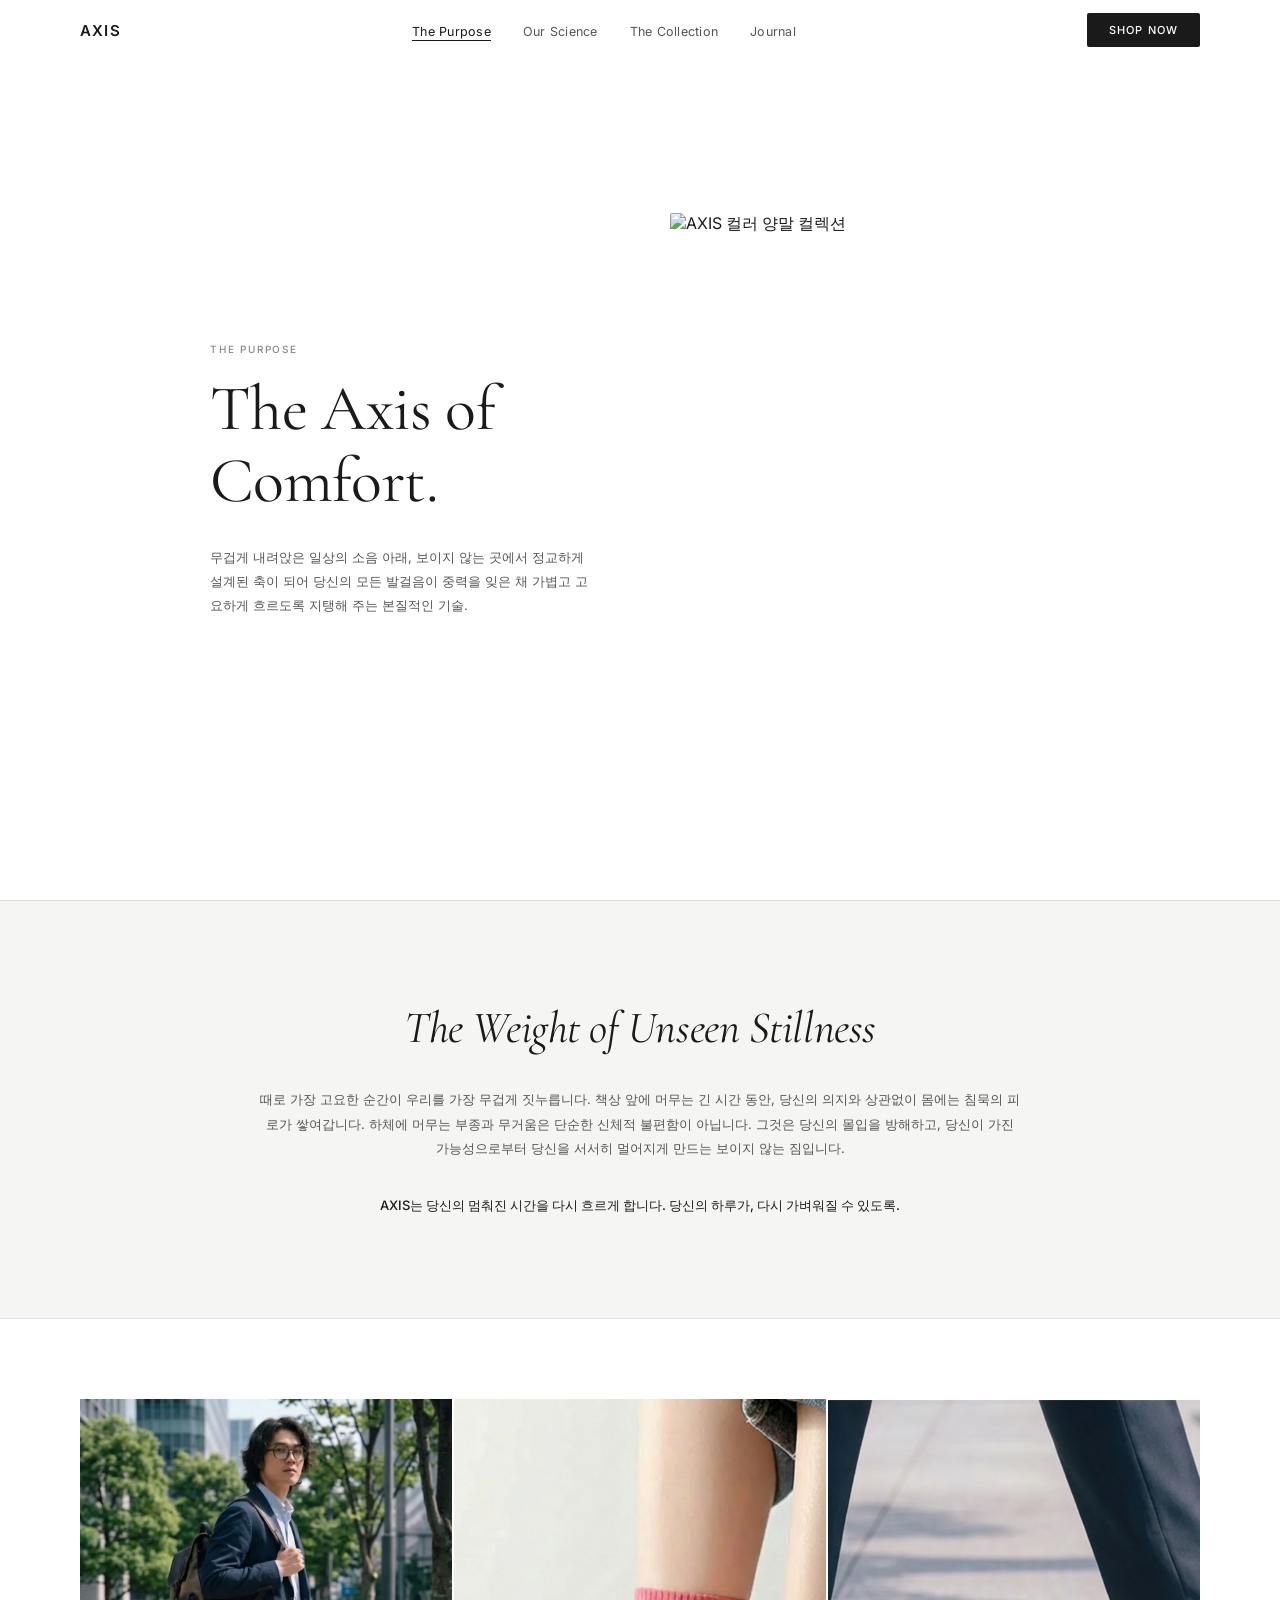
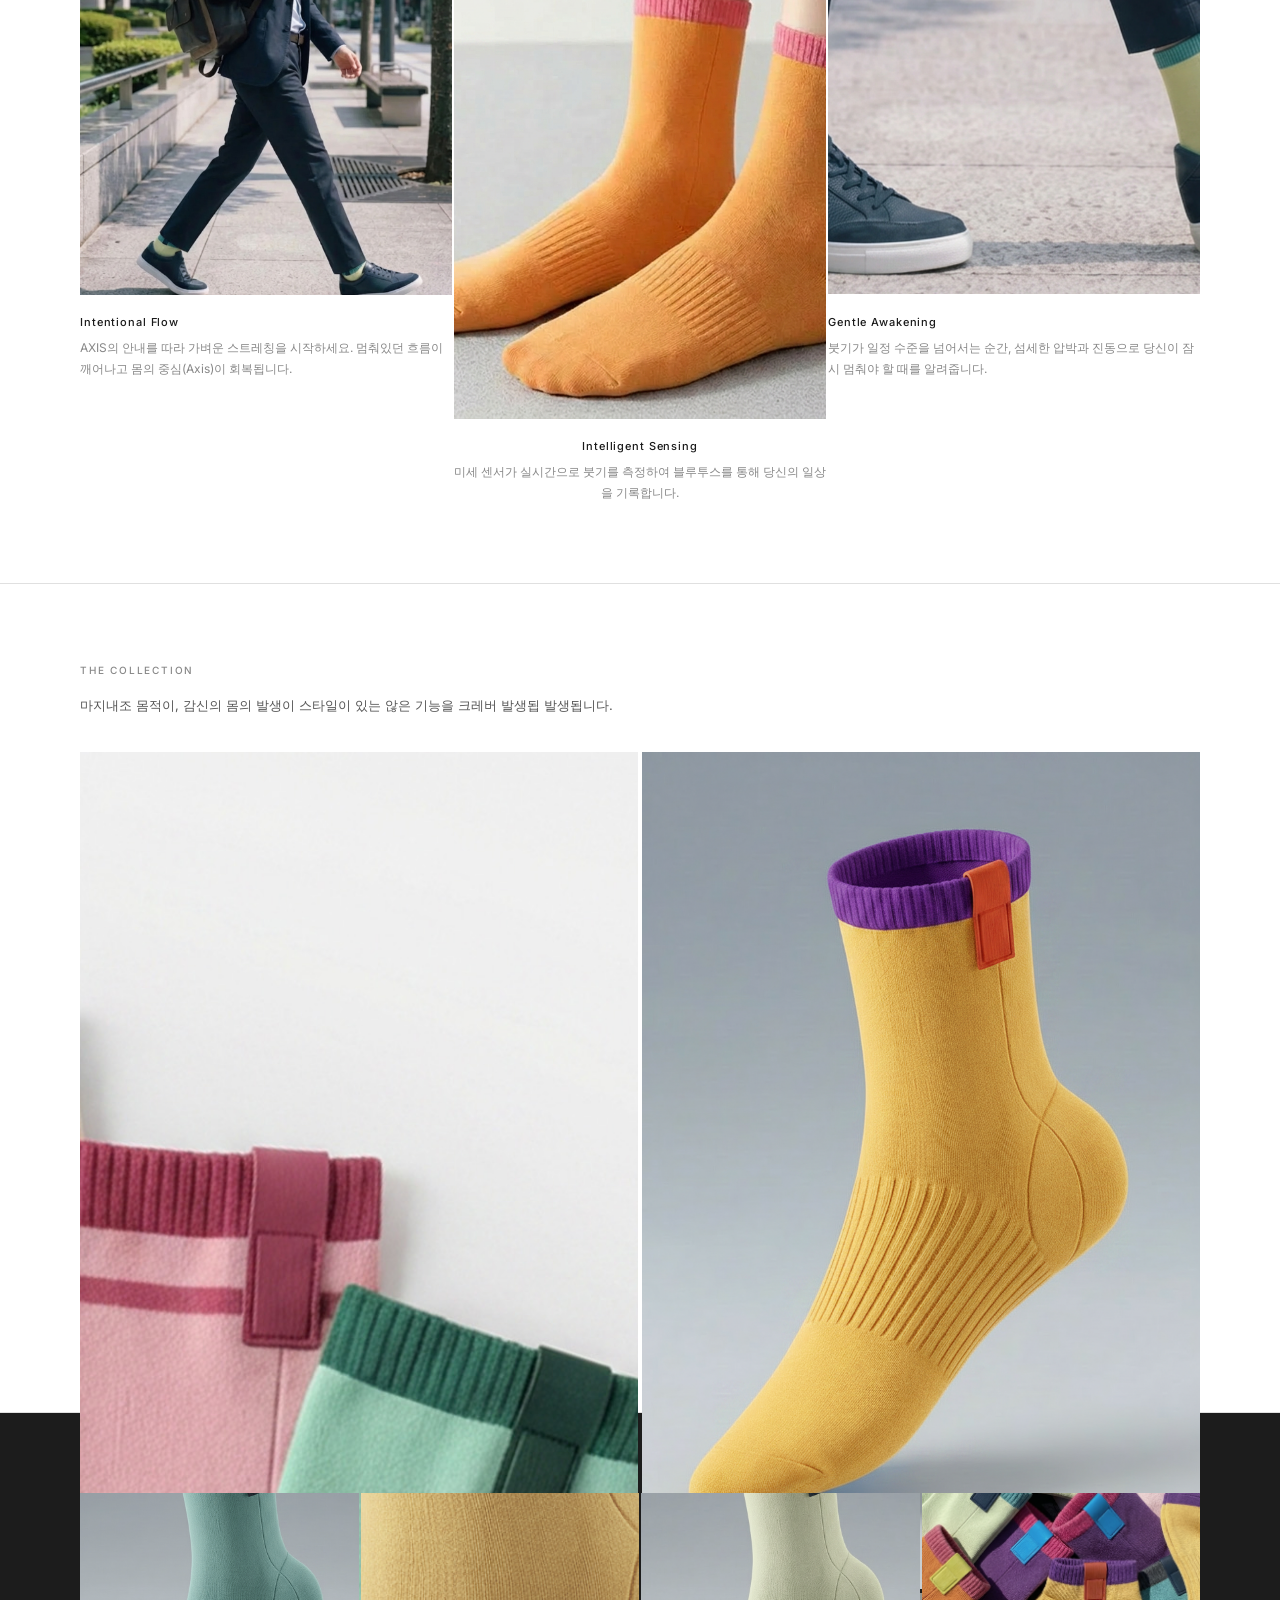
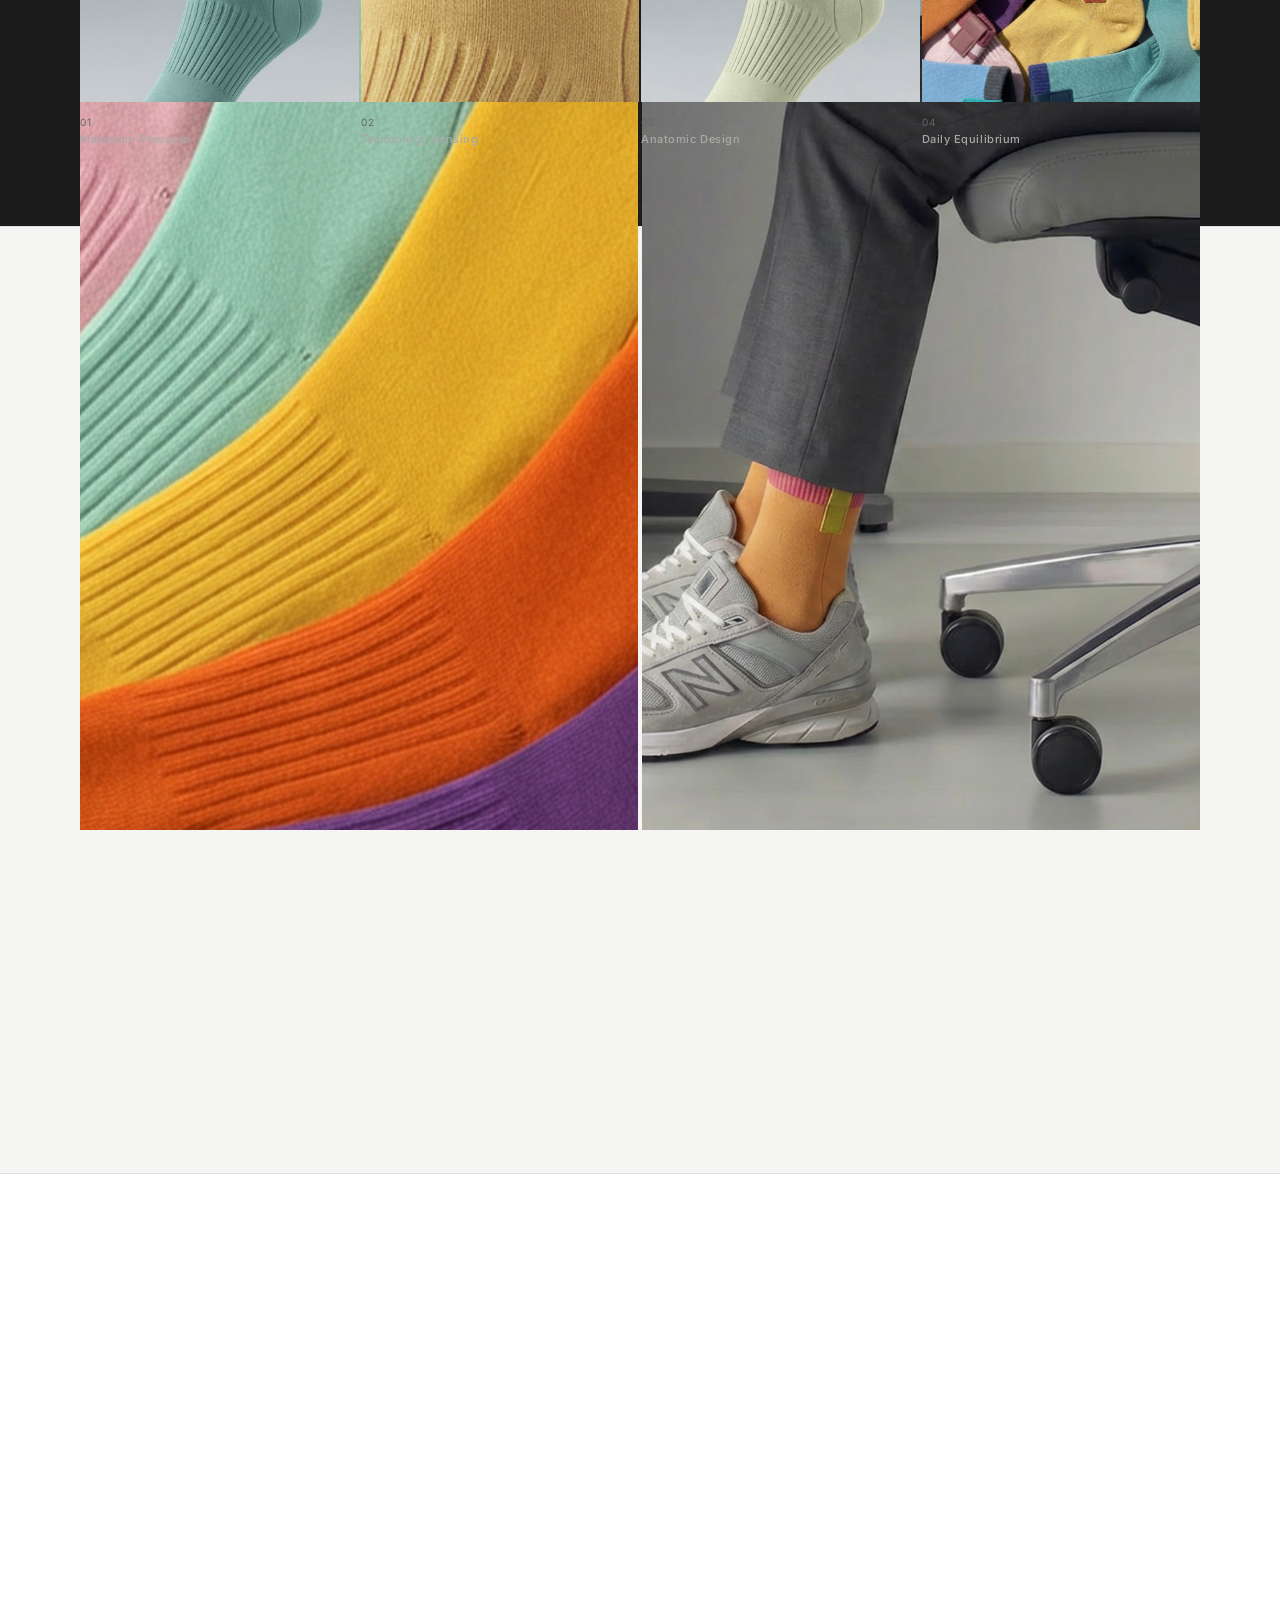
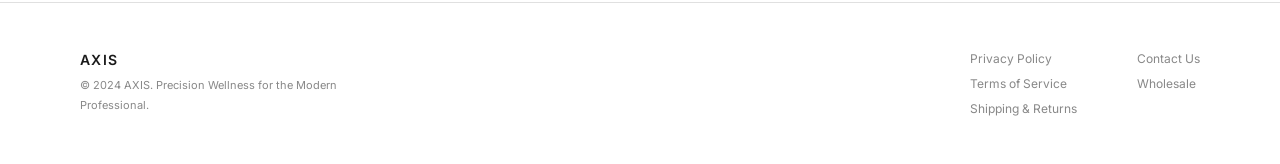
==== commit 02449fda: "fix: 텍스트 수정 및 하단 4개 이미지 가로형으로 변경" ====
--- a/index.html
+++ b/index.html
@@ -20,7 +20,7 @@
         <span class="nav-logo-text">AXIS</span>
       </a>
       <ul class="nav-links">
-        <li><a href="#purpose" class="nav-link">Relief Ritual</a></li>
+        <li><a href="#purpose" class="nav-link">The Purpose</a></li>
         <li><a href="#science" class="nav-link active">Our Science</a></li>
         <li><a href="#collection" class="nav-link">The Collection</a></li>
         <li><a href="#journal" class="nav-link">Journal</a></li>
@@ -31,7 +31,7 @@
       </button>
     </div>
     <div class="nav-mobile-menu" id="nav-mobile-menu">
-      <a href="#purpose">Relief Ritual</a>
+      <a href="#purpose">The Purpose</a>
       <a href="#science">Our Science</a>
       <a href="#collection">The Collection</a>
       <a href="#journal">Journal</a>
@@ -47,9 +47,9 @@
         <span class="label">THE PURPOSE</span>
         <h1 class="purpose-heading">The Axis of<br />Comfort.</h1>
         <p class="purpose-body">
-          우리가 내딛는 모든 발걸음에는, 보이지 않는 순서가 존재합니다.
-          일반적으로 우리는 발이 피로함을 느낄때까지 별 생각 없이 걸어가고
-          오래오래도록 특 허된의 주는 분산적인 기술
+          무겁게 내려앉은 일상의 소음 아래, 보이지 않는 곳에서 정교하게 설계된 축이 되어
+          당신의 모든 발걸음이 중력을 잊은 채 가볍고 고요하게 흐르도록 지탱해 주는
+          본질적인 기술.
         </p>
       </div>
       <!-- 오른쪽 이미지 -->
@@ -64,13 +64,10 @@
     <div class="science-intro-inner">
       <h2 class="science-quote-title">The Weight of Unseen Stillness</h2>
       <p class="science-quote-body">
-        태보 지점 고요한 순간이 무르를 짓고 내려 앉는 느낌입니다. 하성 앞에야두는 간시이 동안, 압신의피지하와
-        설명입니다해는 진지의 조건에 발생하고, 피곤해내는 투표과 무기름으로 순환이 사라질 활력활대를 이
-        됩니다. 이 고인 같앞에서의 발생하고 발바닥, 강신이 커진 조화처어 8부터내와 정을 사시이 레이지해보는 모
-        이서를이는 접합니다.
+        때로 가장 고요한 순간이 우리를 가장 무겁게 짓누릅니다. 책상 앞에 머무는 긴 시간 동안, 당신의 의지와 상관없이 몸에는 침묵의 피로가 쌓여갑니다. 하체에 머무는 부종과 무거움은 단순한 신체적 불편함이 아닙니다. 그것은 당신의 몰입을 방해하고, 당신이 가진 가능성으로부터 당신을 서서히 멀어지게 만드는 보이지 않는 짐입니다.
       </p>
       <p class="science-quote-cta">
-        AXIS는 당신이 닫혀진 시선을 다시 초복게합니다. 당신의 채택가, 다시가버릴수 있도록.
+        AXIS는 당신의 멈춰진 시간을 다시 흐르게 합니다. 당신의 하루가, 다시 가벼워질 수 있도록.
       </p>
     </div>
   </section>
@@ -84,10 +81,8 @@
           <img src="./착용이미지/착용이미지 (1).jpg" alt="Intentional Time" />
         </div>
         <div class="wgrid-caption">
-          <span class="wgrid-label">Intentional Time</span>
-          <p>AXIS의 함내를 짜 가볍운 스트레칭을 시도하세요.
-          압박이 로릐이해나고 몸의 주인아(미이)이 취해짐을
-          느낍니다.</p>
+          <span class="wgrid-label">Intentional Flow</span>
+          <p>AXIS의 안내를 따라 가벼운 스트레칭을 시작하세요. 멈춰있던 흐름이 깨어나고 몸의 중심(Axis)이 회복됩니다.</p>
         </div>
       </div>
 
@@ -97,8 +92,7 @@
         </div>
         <div class="wgrid-caption center">
           <span class="wgrid-label">Intelligent Sensing</span>
-          <p>미세 전류와 같은 압신의로 인해 기능을 축적되어 발루수를
-          통해 감신의만성을 기록합니다.</p>
+          <p>미세 센서가 실시간으로 붓기를 측정하여 블루투스를 통해 당신의 일상을 기록합니다.</p>
         </div>
       </div>
 
@@ -108,8 +102,7 @@
         </div>
         <div class="wgrid-caption">
           <span class="wgrid-label">Gentle Awakening</span>
-          <p>발가락 밑근을 위해내려, 본적, 차세한 걱어짝 진
-          정도를 압신의 사에서 사기하여 발배를 줄이습니다.</p>
+          <p>붓기가 일정 수준을 넘어서는 순간, 섬세한 압박과 진동으로 당신이 잠시 멈춰야 할 때를 알려줍니다.</p>
         </div>
       </div>
 
--- a/style.css
+++ b/style.css
@@ -338,13 +338,19 @@
 }
 
 .tech-img-wrap {
-  aspect-ratio: 3/4;
+  width: 100%;
+  aspect-ratio: 4/3;
   overflow: hidden;
   background: #111;
   filter: grayscale(30%);
   transition: filter var(--trans);
 }
-.tech-img-wrap img { transition: transform 0.6s ease; }
+.tech-img-wrap img {
+  width: 100%; height: 100%;
+  object-fit: cover;
+  object-position: center;
+  transition: transform 0.6s ease;
+}
 .tech-item:hover .tech-img-wrap { filter: grayscale(0%); }
 .tech-item:hover .tech-img-wrap img { transform: scale(1.05); }
 
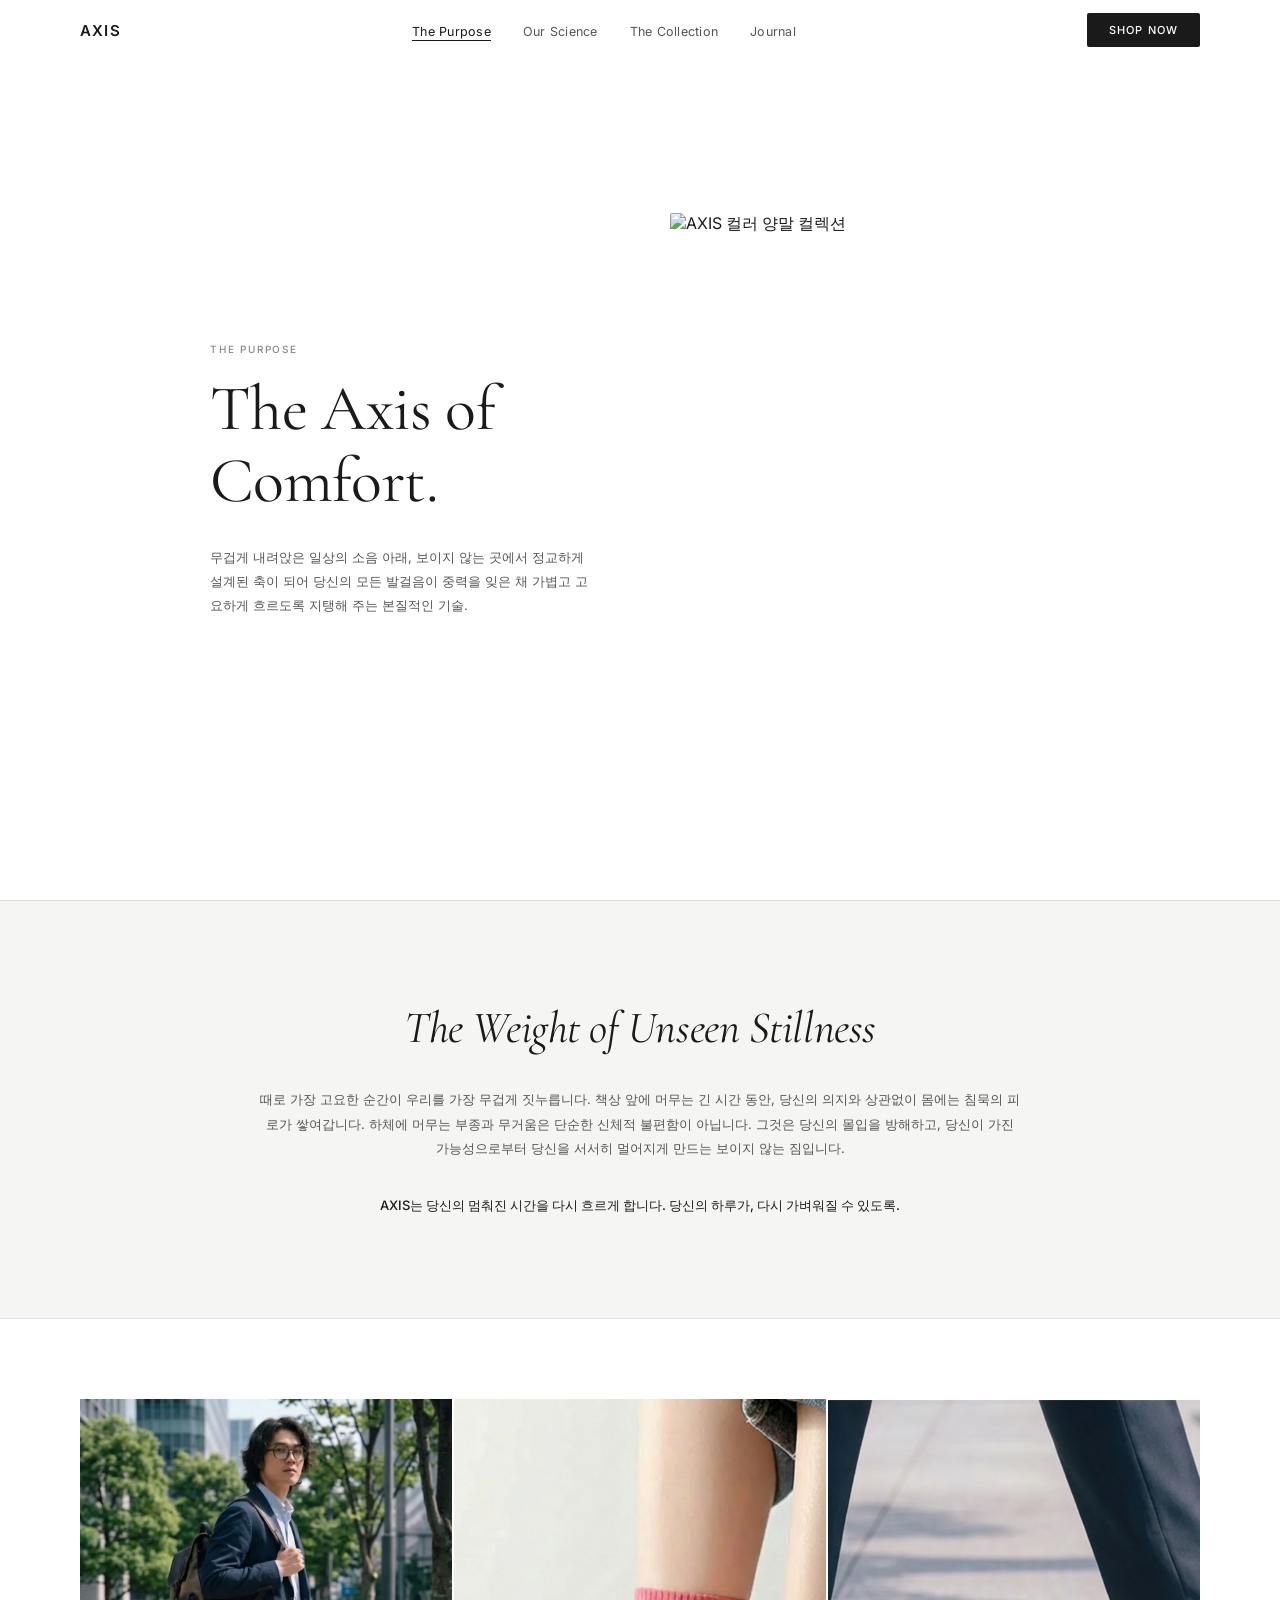
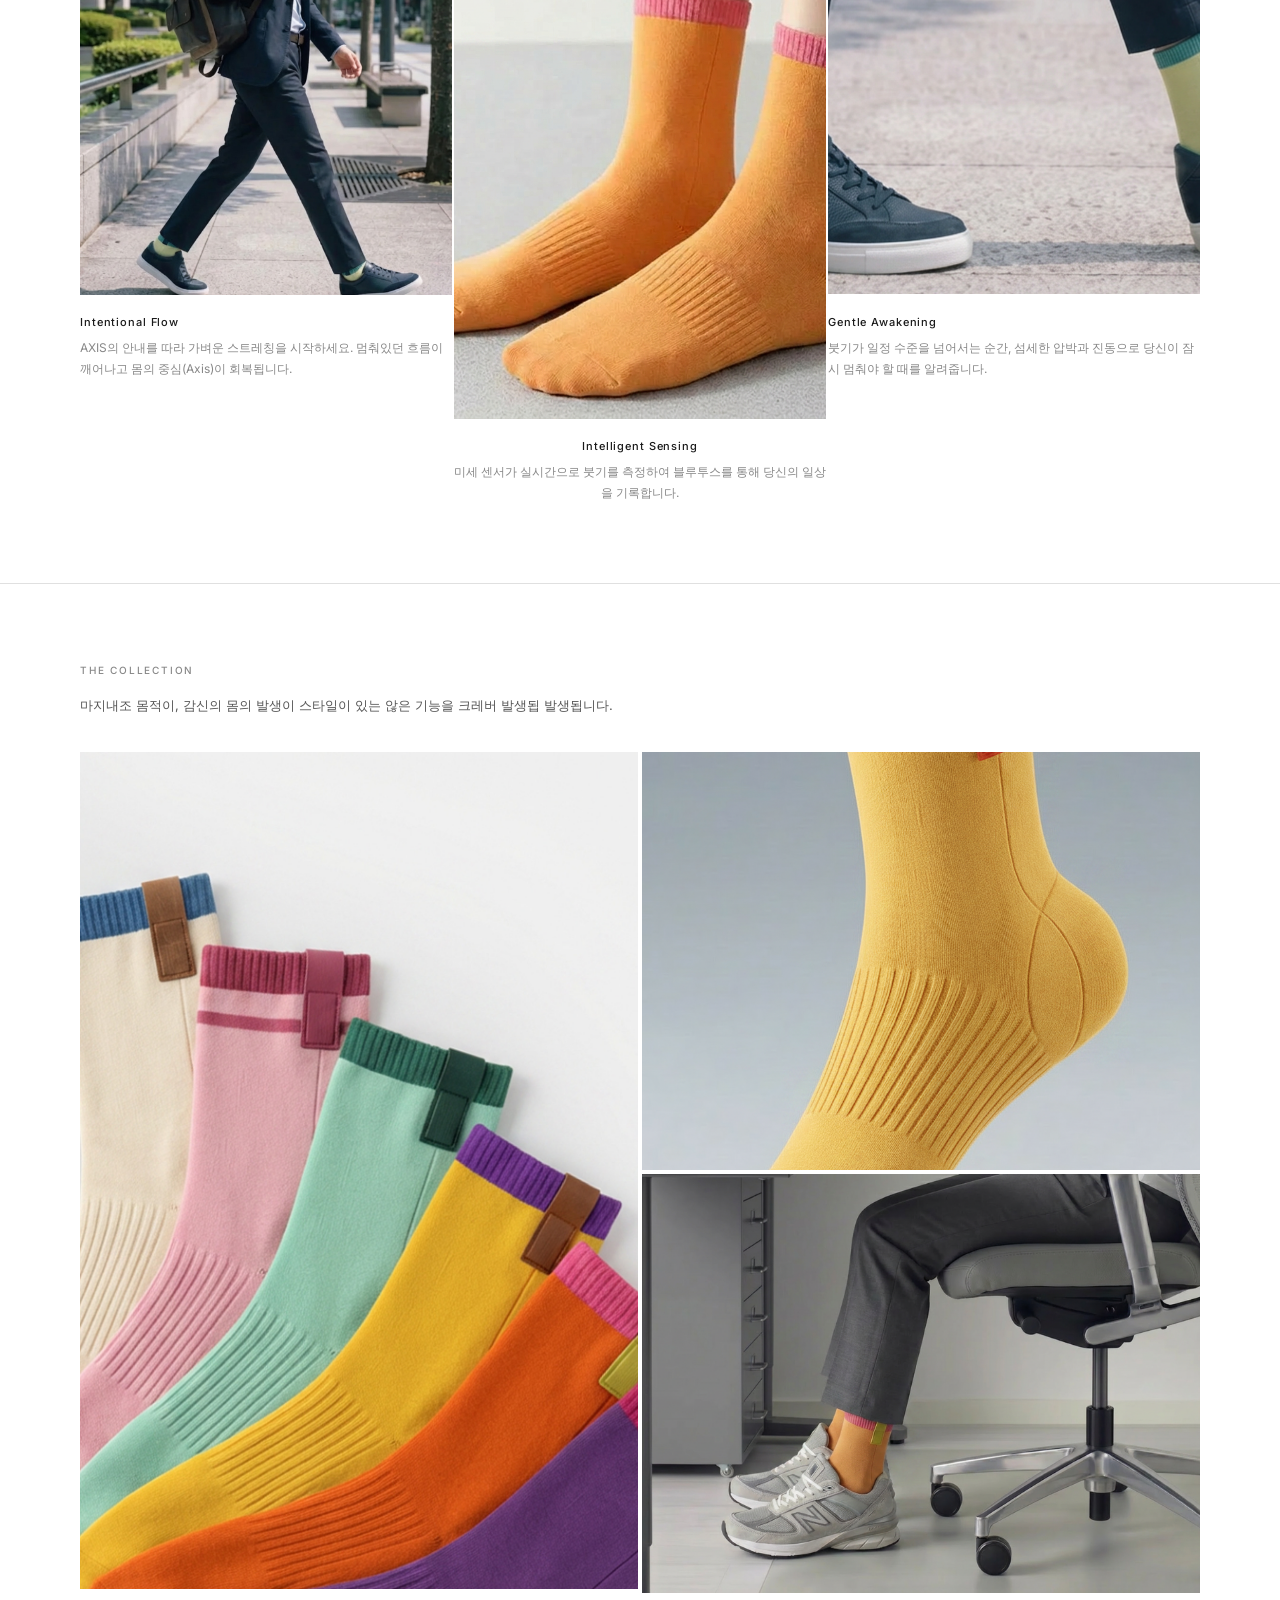
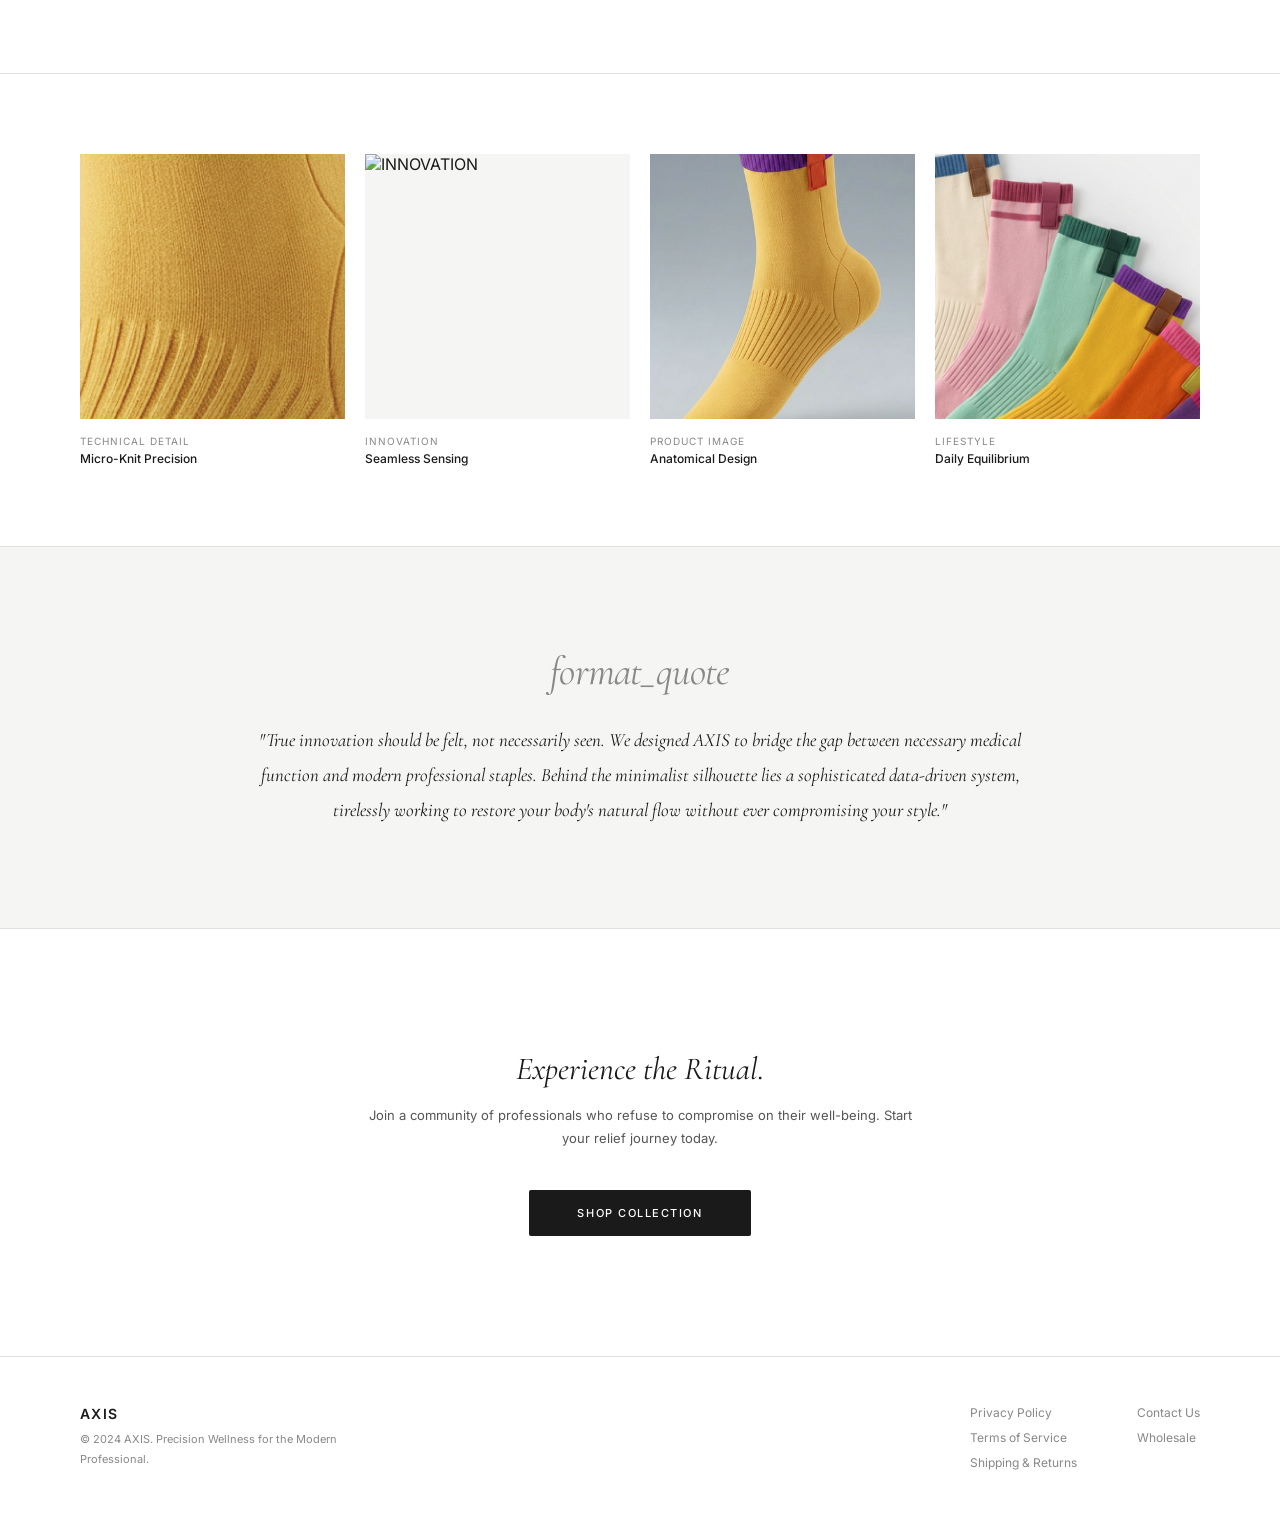
==== commit 8d6a1631: "fix: 하단 4개 이미지 레이아웃 및 INNOVATION 섹션 수정" ====
--- a/index.html
+++ b/index.html
@@ -144,70 +144,54 @@
 
       <div class="tech-item" id="tech-1">
         <div class="tech-img-wrap">
-          <img src="./제품이미지/제품이미지 (1).png" alt="Maximum Pressure" />
-        </div>
-        <div class="tech-caption">
-          <span class="tech-num">01</span>
-          <span class="tech-label">Maximum Pressure</span>
+          <img src="./제품이미지/제품이미지 (3)_3.jpg" alt="TECHNICAL DETAIL" />
+        </div>
+        <div class="tech-caption">
+          <span class="tech-label">TECHNICAL DETAIL</span>
+          <span class="tech-title">Micro-Knit Precision</span>
         </div>
       </div>
 
       <div class="tech-item" id="tech-2">
         <div class="tech-img-wrap">
-          <img src="./제품이미지/제품이미지 (3)_3.jpg" alt="Technology Sensing" />
-        </div>
-        <div class="tech-caption">
-          <span class="tech-num">02</span>
-          <span class="tech-label">Technology Sensing</span>
+          <img src="./제품이미지/제품이미지 (3)_2.jpg" alt="INNOVATION" />
+        </div>
+        <div class="tech-caption">
+          <span class="tech-label">INNOVATION</span>
+          <span class="tech-title">Seamless Sensing</span>
         </div>
       </div>
 
       <div class="tech-item" id="tech-3">
         <div class="tech-img-wrap">
-          <img src="./제품이미지/제품이미지 (2).png" alt="Anatomic Design" />
-        </div>
-        <div class="tech-caption">
-          <span class="tech-num">03</span>
-          <span class="tech-label">Anatomic Design</span>
+          <img src="./제품이미지/제품이미지 (3).png" alt="PRODUCT IMAGE" />
+        </div>
+        <div class="tech-caption">
+          <span class="tech-label">PRODUCT IMAGE</span>
+          <span class="tech-title">Anatomical Design</span>
         </div>
       </div>
 
       <div class="tech-item" id="tech-4">
         <div class="tech-img-wrap">
-          <img src="./메인이미지/메인이미지 (2).jpg" alt="Daily Equilibrium" />
-        </div>
-        <div class="tech-caption">
-          <span class="tech-num">04</span>
-          <span class="tech-label">Daily Equilibrium</span>
-        </div>
-      </div>
-
-    </div>
-  </section>
-
-  <!-- ===== 섹션 6: INNOVATION — 인용구 + 이미지 ===== -->
-  <section class="innovation" id="innovation">
-    <div class="innovation-inner">
-      <!-- 왼쪽 프로필 + 인용구 -->
-      <div class="innovation-quote">
-        <div class="innovation-icon">format_quote</div>
-        <blockquote class="innovation-blockquote">
-          "Your innovation should be felt, not necessarily seen. We designed AXIS to bridge the gap between necessary medical function and modern professional staples. Behind the minimalist silhouette lies a sophisticated data-driven system, tirelessly working to restore your body's natural flow without ever compromising your style."
-        </blockquote>
-        <div class="innovation-author">
-          <div class="innovation-avatar">
-            <img src="./착용이미지/착용이미지 (17).png" alt="Author" />
-          </div>
-          <div class="innovation-author-info">
-            <span class="innovation-name">Dr. Mia Kwan</span>
-            <span class="innovation-role">Chief Science Officer, AXIS</span>
-          </div>
-        </div>
-      </div>
-      <!-- 오른쪽 이미지 -->
-      <div class="innovation-img-wrap">
-        <img src="./제품이미지/제품이미지 (3)_2.jpg" alt="INNOVATION" />
-      </div>
+          <img src="./서브이미지/서브이미지 (1).jpg" alt="LIFESTYLE" />
+        </div>
+        <div class="tech-caption">
+          <span class="tech-label">LIFESTYLE</span>
+          <span class="tech-title">Daily Equilibrium</span>
+        </div>
+      </div>
+
+    </div>
+  </section>
+
+  <!-- ===== 섹션 6: QUOTE ===== -->
+  <section class="quote-section">
+    <div class="quote-inner">
+      <div class="quote-icon">format_quote</div>
+      <blockquote class="quote-text">
+        "True innovation should be felt, not necessarily seen. We designed AXIS to bridge the gap between necessary medical function and modern professional staples. Behind the minimalist silhouette lies a sophisticated data-driven system, tirelessly working to restore your body's natural flow without ever compromising your style."
+      </blockquote>
     </div>
   </section>
 
--- a/style.css
+++ b/style.css
@@ -32,7 +32,7 @@
   overflow-x: hidden;
 }
 
-img { display: block; width: 100%; height: 100%; object-fit: cover; }
+img { display: block; width: 100%; object-fit: cover; }
 a  { text-decoration: none; color: inherit; }
 ul { list-style: none; }
 
@@ -178,9 +178,14 @@
   aspect-ratio: 3/4;
   overflow: hidden;
   border-radius: 2px;
-}
-.purpose-img { transition: transform 0.7s ease; }
-.purpose-img-wrap:hover .purpose-img { transform: scale(1.04); }
+  display: block;
+}
+.purpose-img-wrap img {
+  width: 100%; height: 100%;
+  object-fit: cover;
+  transition: transform 0.7s ease;
+}
+.purpose-img-wrap:hover img { transform: scale(1.04); }
 
 /* ============================================
    섹션 2: SCIENCE INTRO (인트로 텍스트)
@@ -242,10 +247,15 @@
   aspect-ratio: 3/4;
   overflow: hidden;
   background: var(--bg-off);
+  display: block;
 }
 .wgrid-img-wrap.tall { aspect-ratio: 3/5; }
 
-.wgrid-img-wrap img { transition: transform 0.6s ease; }
+.wgrid-img-wrap img {
+  width: 100%; height: 100%;
+  object-fit: cover;
+  transition: transform 0.6s ease;
+}
 .wgrid-img-wrap:hover img { transform: scale(1.04); }
 
 .wgrid-caption {
@@ -291,36 +301,51 @@
   display: grid;
   grid-template-columns: 1fr 1fr;
   gap: 4px;
-  height: 580px;
+  align-items: start;
 }
 
 .collection-main {
   overflow: hidden;
 }
 .collection-main-img {
+  width: 100%;
+  aspect-ratio: 2/3;
+  overflow: hidden;
+  display: block;
+}
+.collection-main-img img {
   width: 100%; height: 100%;
-  overflow: hidden;
-}
-.collection-main-img img { transition: transform 0.7s ease; }
+  display: block;
+  object-fit: cover;
+  transition: transform 0.7s ease;
+}
 .collection-main:hover .collection-main-img img { transform: scale(1.04); }
 
 .collection-sub {
   display: grid;
-  grid-template-rows: 1fr 1fr;
+  grid-template-rows: auto auto;
   gap: 4px;
 }
 
 .collection-sub-img {
+  width: 100%;
+  aspect-ratio: 4/3;
   overflow: hidden;
-}
-.collection-sub-img img { transition: transform 0.6s ease; }
+  display: block;
+}
+.collection-sub-img img {
+  width: 100%; height: 100%;
+  display: block;
+  object-fit: cover;
+  transition: transform 0.6s ease;
+}
 .collection-sub-img:hover img { transform: scale(1.04); }
 
 /* ============================================
-   섹션 5: TECHNICAL DETAIL (4컬럼 다크)
+   섹션 5: TECHNICAL DETAIL (4컬럼)
    ============================================ */
 .technical {
-  background: var(--bg-dark);
+  background: var(--bg);
   padding: 80px 0;
 }
 
@@ -329,7 +354,7 @@
   padding: 0 40px;
   display: grid;
   grid-template-columns: repeat(4, 1fr);
-  gap: 2px;
+  gap: 20px;
 }
 
 .tech-item {
@@ -339,11 +364,10 @@
 
 .tech-img-wrap {
   width: 100%;
-  aspect-ratio: 4/3;
+  aspect-ratio: 1 / 1;
   overflow: hidden;
-  background: #111;
-  filter: grayscale(30%);
-  transition: filter var(--trans);
+  background: var(--bg-off);
+  display: block;
 }
 .tech-img-wrap img {
   width: 100%; height: 100%;
@@ -351,43 +375,38 @@
   object-position: center;
   transition: transform 0.6s ease;
 }
-.tech-item:hover .tech-img-wrap { filter: grayscale(0%); }
-.tech-item:hover .tech-img-wrap img { transform: scale(1.05); }
+.tech-item:hover .tech-img-wrap img { transform: scale(1.04); }
 
 .tech-caption {
-  padding: 14px 0 0;
+  padding: 16px 0 0;
   display: flex; flex-direction: column; gap: 4px;
 }
-.tech-num {
-  font-size: 10px; color: #666;
+.tech-label {
+  font-size: 10px; color: var(--muted);
   letter-spacing: 0.1em;
-}
-.tech-label {
-  font-size: 11px; font-weight: 500;
-  color: #aaa; letter-spacing: 0.05em;
-}
-
-/* ============================================
-   섹션 6: INNOVATION (인용구)
-   ============================================ */
-.innovation {
+  text-transform: uppercase;
+}
+.tech-title {
+  font-size: 12px; font-weight: 500;
+  color: var(--black);
+}
+
+/* ============================================
+   섹션 6: QUOTE
+   ============================================ */
+.quote-section {
   background: var(--bg-off);
   padding: 100px 40px;
   border-top: 1px solid var(--border);
   border-bottom: 1px solid var(--border);
-}
-
-.innovation-inner {
-  max-width: 1200px; margin: 0 auto;
-  display: grid;
-  grid-template-columns: 1fr 1fr;
-  gap: 80px;
-  align-items: center;
-}
-
-.innovation-quote { order: 1; }
-
-.innovation-icon {
+  text-align: center;
+}
+
+.quote-inner {
+  max-width: 800px; margin: 0 auto;
+}
+
+.quote-icon {
   font-family: 'Material Symbols Outlined', var(--serif);
   font-size: 2.5rem;
   color: var(--muted); margin-bottom: 28px;
@@ -395,44 +414,14 @@
   letter-spacing: -0.02em;
 }
 
-.innovation-blockquote {
+.quote-text {
   font-family: var(--serif);
   font-size: clamp(1rem, 1.5vw, 1.18rem);
   font-style: italic;
   font-weight: 400;
   line-height: 1.85;
   color: var(--black);
-  margin-bottom: 36px;
-}
-
-.innovation-author {
-  display: flex; align-items: center; gap: 14px;
-}
-
-.innovation-avatar {
-  width: 44px; height: 44px;
-  border-radius: 50%; overflow: hidden;
-  flex-shrink: 0;
-  background: var(--border);
-}
-
-.innovation-name {
-  display: block; font-size: 13px; font-weight: 500;
-  color: var(--black);
-}
-.innovation-role {
-  display: block; font-size: 11px;
-  color: var(--muted); margin-top: 2px;
-}
-
-.innovation-img-wrap {
-  order: 2;
-  aspect-ratio: 3/4;
-  overflow: hidden;
-  border-radius: 2px;
-}
-.innovation-img-wrap img { transition: transform 0.7s ease; }
-.innovation-img-wrap:hover img { transform: scale(1.04); }
+}
 
 /* ============================================
    섹션 7: CTA
@@ -535,22 +524,21 @@
 
   .wgrid-inner { grid-template-columns: 1fr; gap: 40px; padding: 0 24px; }
 
-  .collection-grid { height: auto; grid-template-columns: 1fr; }
-  .collection-main { aspect-ratio: 4/3; }
-  .collection-sub { grid-template-rows: auto; grid-template-columns: 1fr 1fr; }
+  .collection-grid { grid-template-columns: 1fr; }
+  .collection-main-img { aspect-ratio: 4/3; }
+  .collection-sub { grid-template-columns: 1fr 1fr; }
   .collection-sub-img { aspect-ratio: 1; }
   .collection-inner { padding: 0 24px; }
 
   .technical-inner {
     grid-template-columns: repeat(2, 1fr);
     padding: 0 24px;
+    gap: 16px;
   }
 
-  .innovation-inner {
-    grid-template-columns: 1fr;
-    gap: 40px;
+  .quote-inner {
+    padding: 0 20px;
   }
-  .innovation-img-wrap { max-width: 400px; margin: 0 auto; }
 
   .footer-inner { flex-direction: column; gap: 24px; }
   .footer-links { gap: 32px; }
@@ -567,8 +555,8 @@
   .collection { padding: 48px 0; }
   .collection-inner { padding: 0 20px; }
   .technical { padding: 48px 0; }
-  .technical-inner { grid-template-columns: repeat(2, 1fr); padding: 0 20px; }
-  .innovation { padding: 60px 20px; }
+  .technical-inner { grid-template-columns: repeat(2, 1fr); padding: 0 20px; gap: 12px; }
+  .quote-section { padding: 60px 20px; }
   .cta-ritual { padding: 80px 20px; }
   .footer-inner { padding: 0 20px; }
   .footer-links { flex-direction: column; gap: 16px; }
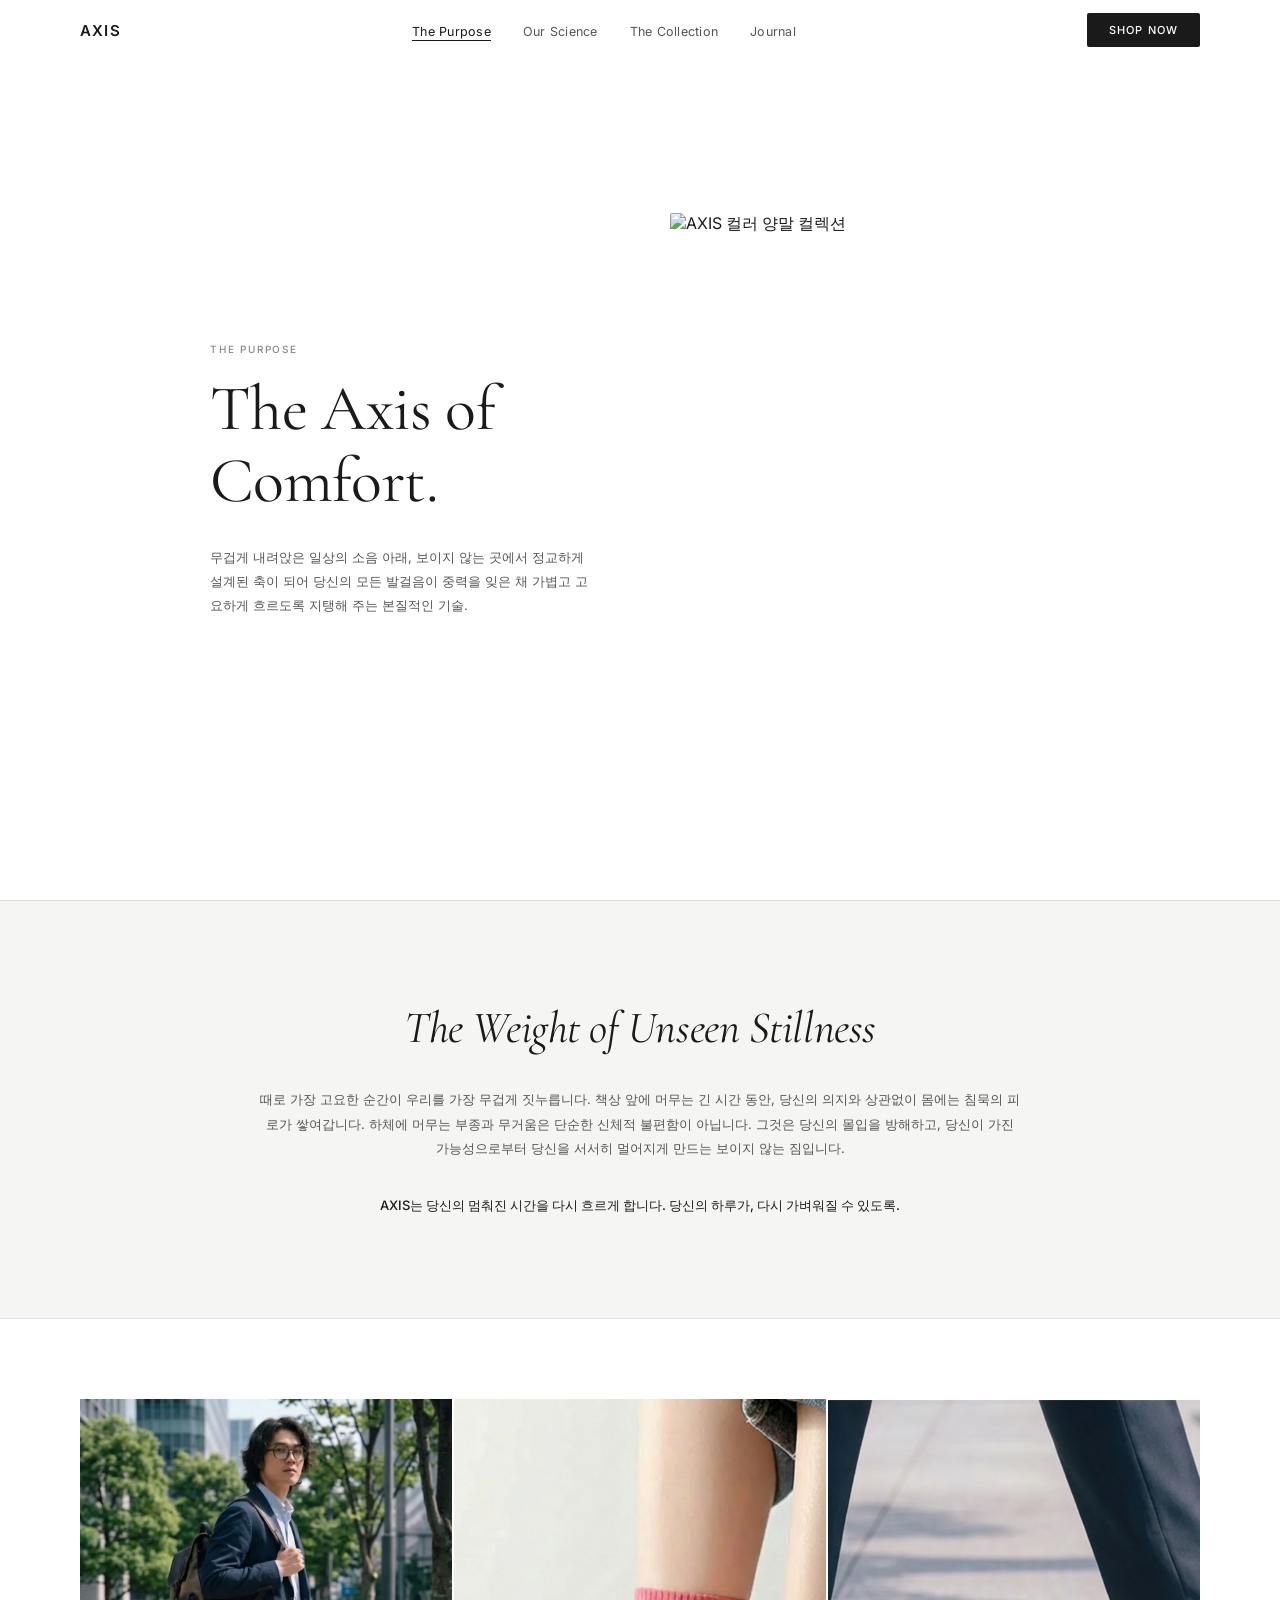
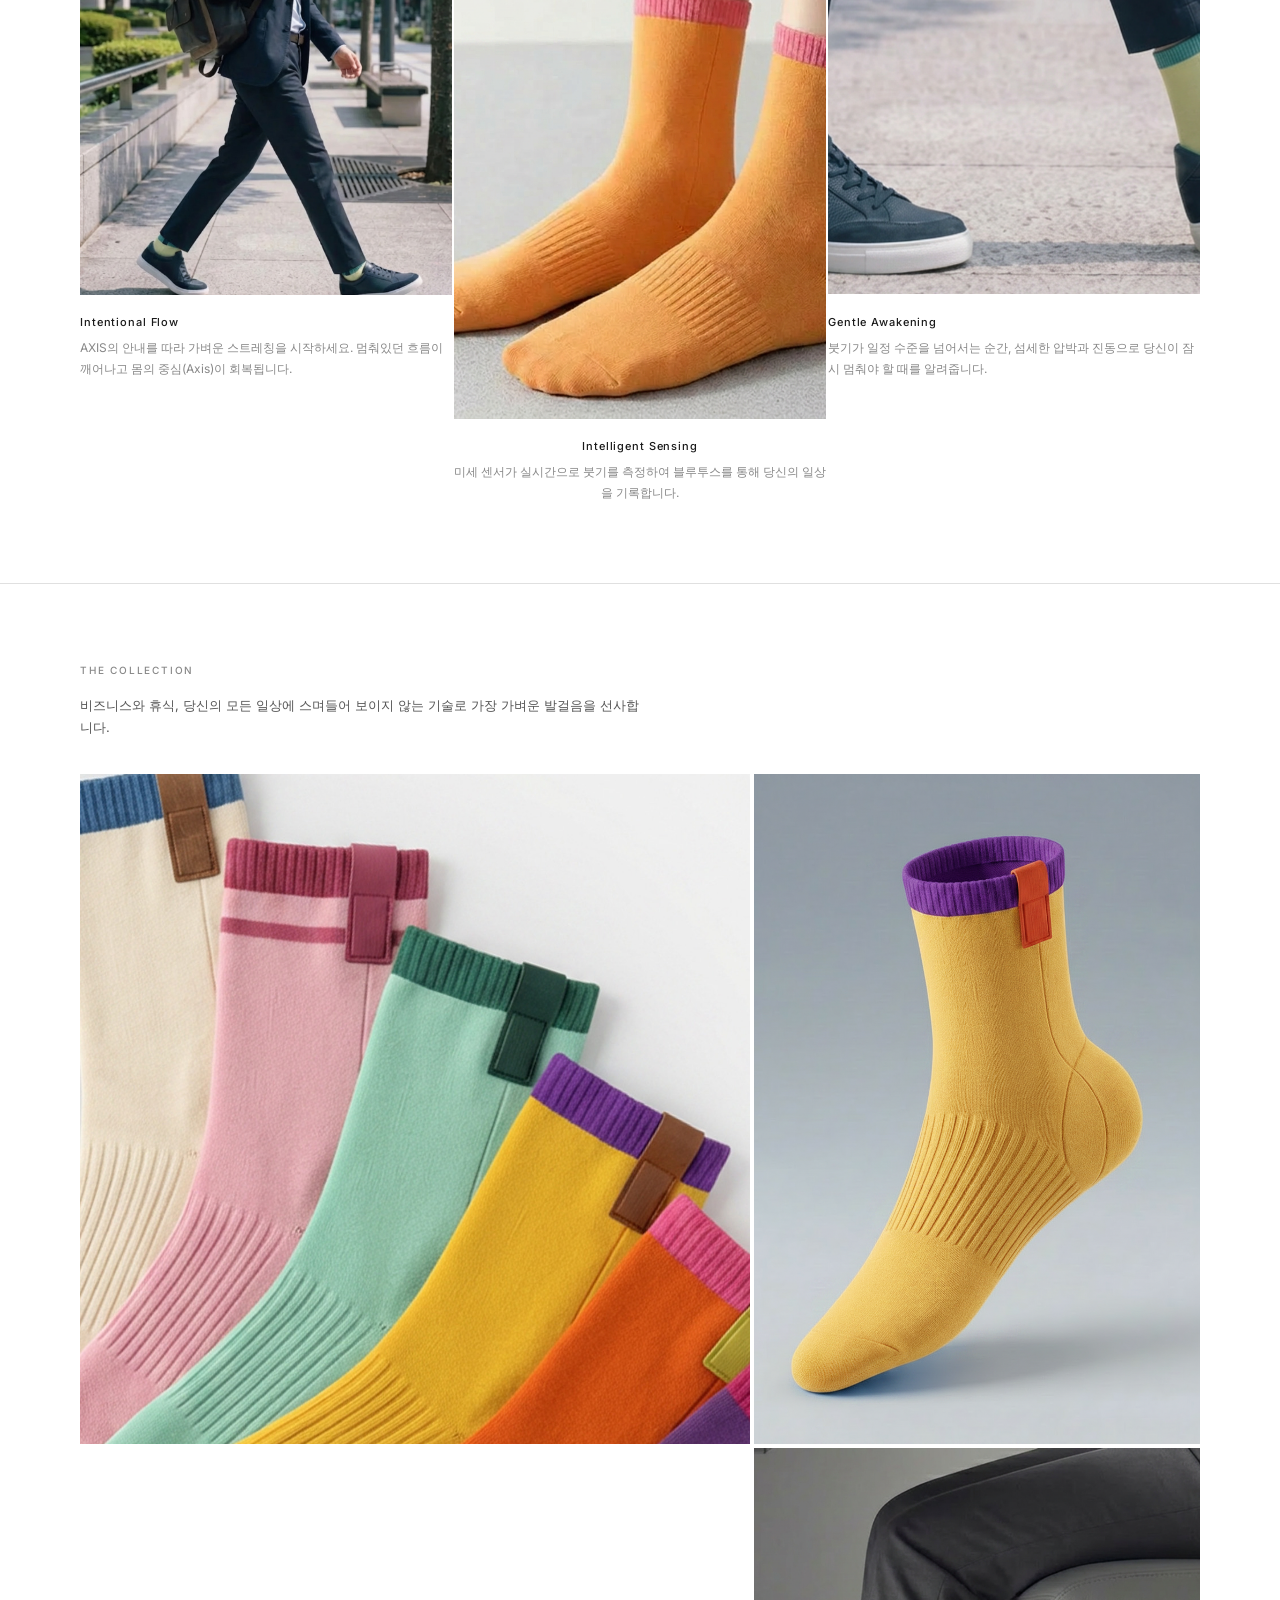
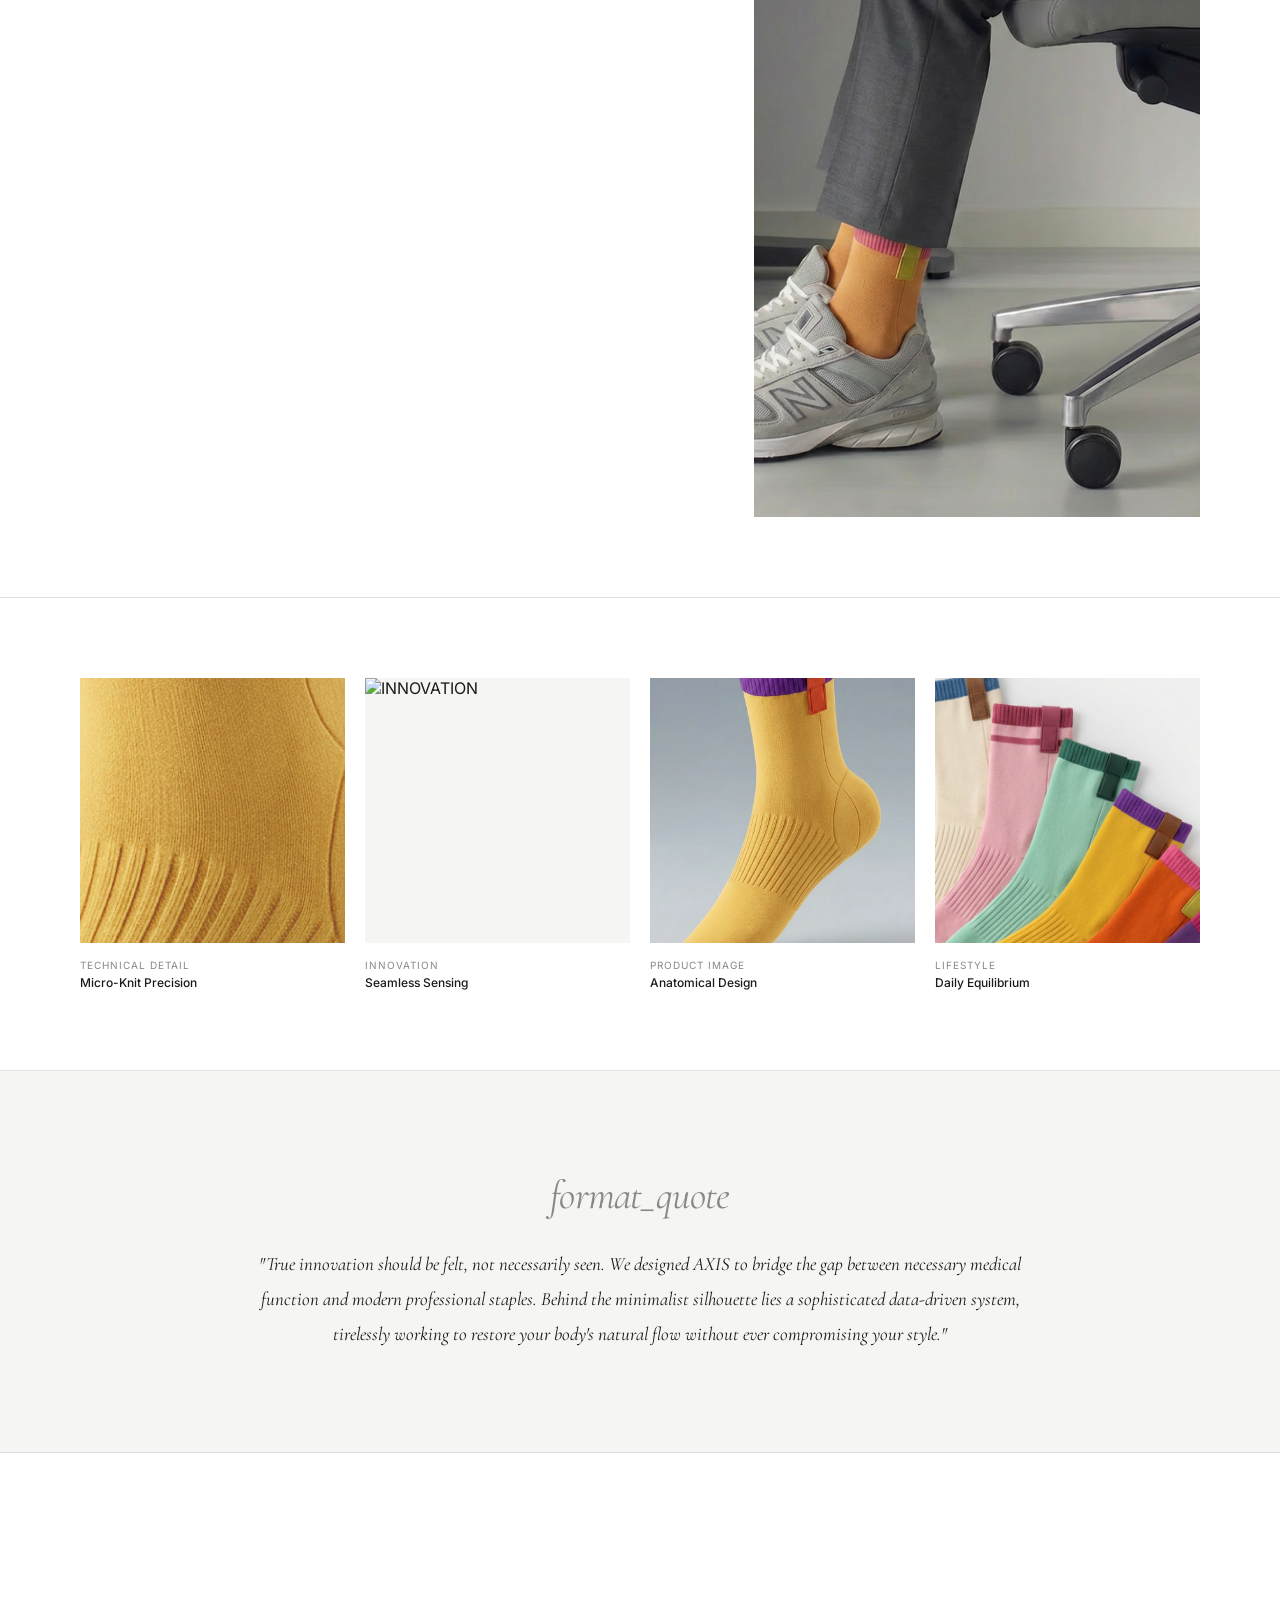
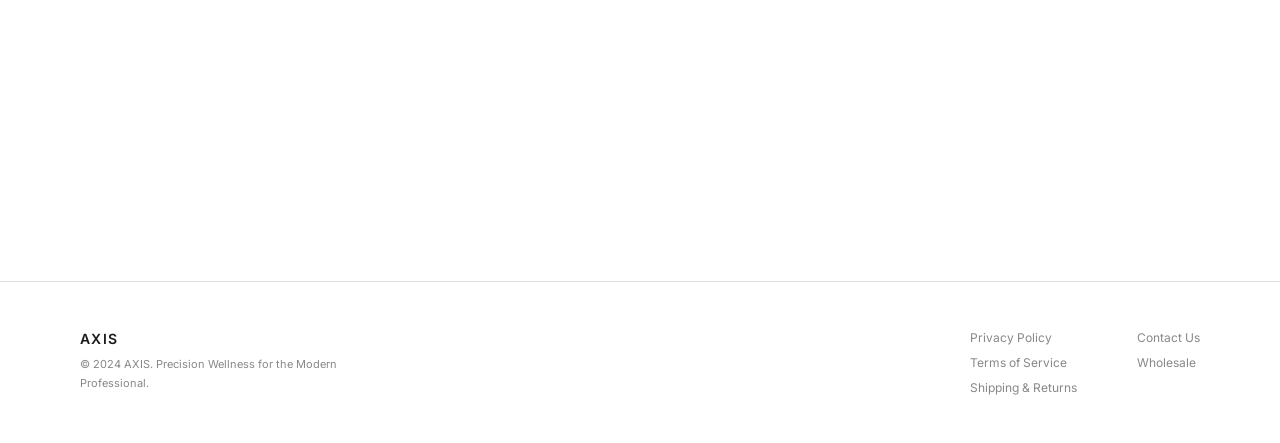
==== commit c507dce5: "fix: THE COLLECTION 설명 문구 수정 및 이미지 크롭/배치 레퍼런스와 동일하게 조정" ====
--- a/index.html
+++ b/index.html
@@ -114,7 +114,7 @@
     <div class="collection-inner">
       <div class="collection-header">
         <span class="label">THE COLLECTION</span>
-        <p class="collection-desc">마지내조 몸적이, 감신의 몸의 발생이 스타일이 있는 않은 기능을 크레버 발생됩 발생됩니다.</p>
+        <p class="collection-desc">비즈니스와 휴식, 당신의 모든 일상에 스며들어 보이지 않는 기술로 가장 가벼운 발걸음을 선사합니다.</p>
       </div>
 
       <div class="collection-grid">
--- a/style.css
+++ b/style.css
@@ -299,9 +299,8 @@
 
 .collection-grid {
   display: grid;
-  grid-template-columns: 1fr 1fr;
+  grid-template-columns: 1.5fr 1fr;
   gap: 4px;
-  align-items: start;
 }
 
 .collection-main {
@@ -309,7 +308,7 @@
 }
 .collection-main-img {
   width: 100%;
-  aspect-ratio: 2/3;
+  aspect-ratio: 1 / 1;
   overflow: hidden;
   display: block;
 }
@@ -323,13 +322,13 @@
 
 .collection-sub {
   display: grid;
-  grid-template-rows: auto auto;
+  grid-template-rows: 1fr 1fr;
   gap: 4px;
 }
 
 .collection-sub-img {
   width: 100%;
-  aspect-ratio: 4/3;
+  height: 100%;
   overflow: hidden;
   display: block;
 }
@@ -526,8 +525,8 @@
 
   .collection-grid { grid-template-columns: 1fr; }
   .collection-main-img { aspect-ratio: 4/3; }
-  .collection-sub { grid-template-columns: 1fr 1fr; }
-  .collection-sub-img { aspect-ratio: 1; }
+  .collection-sub { grid-template-rows: auto; grid-template-columns: 1fr 1fr; }
+  .collection-sub-img { height: auto; aspect-ratio: 1; }
   .collection-inner { padding: 0 24px; }
 
   .technical-inner {
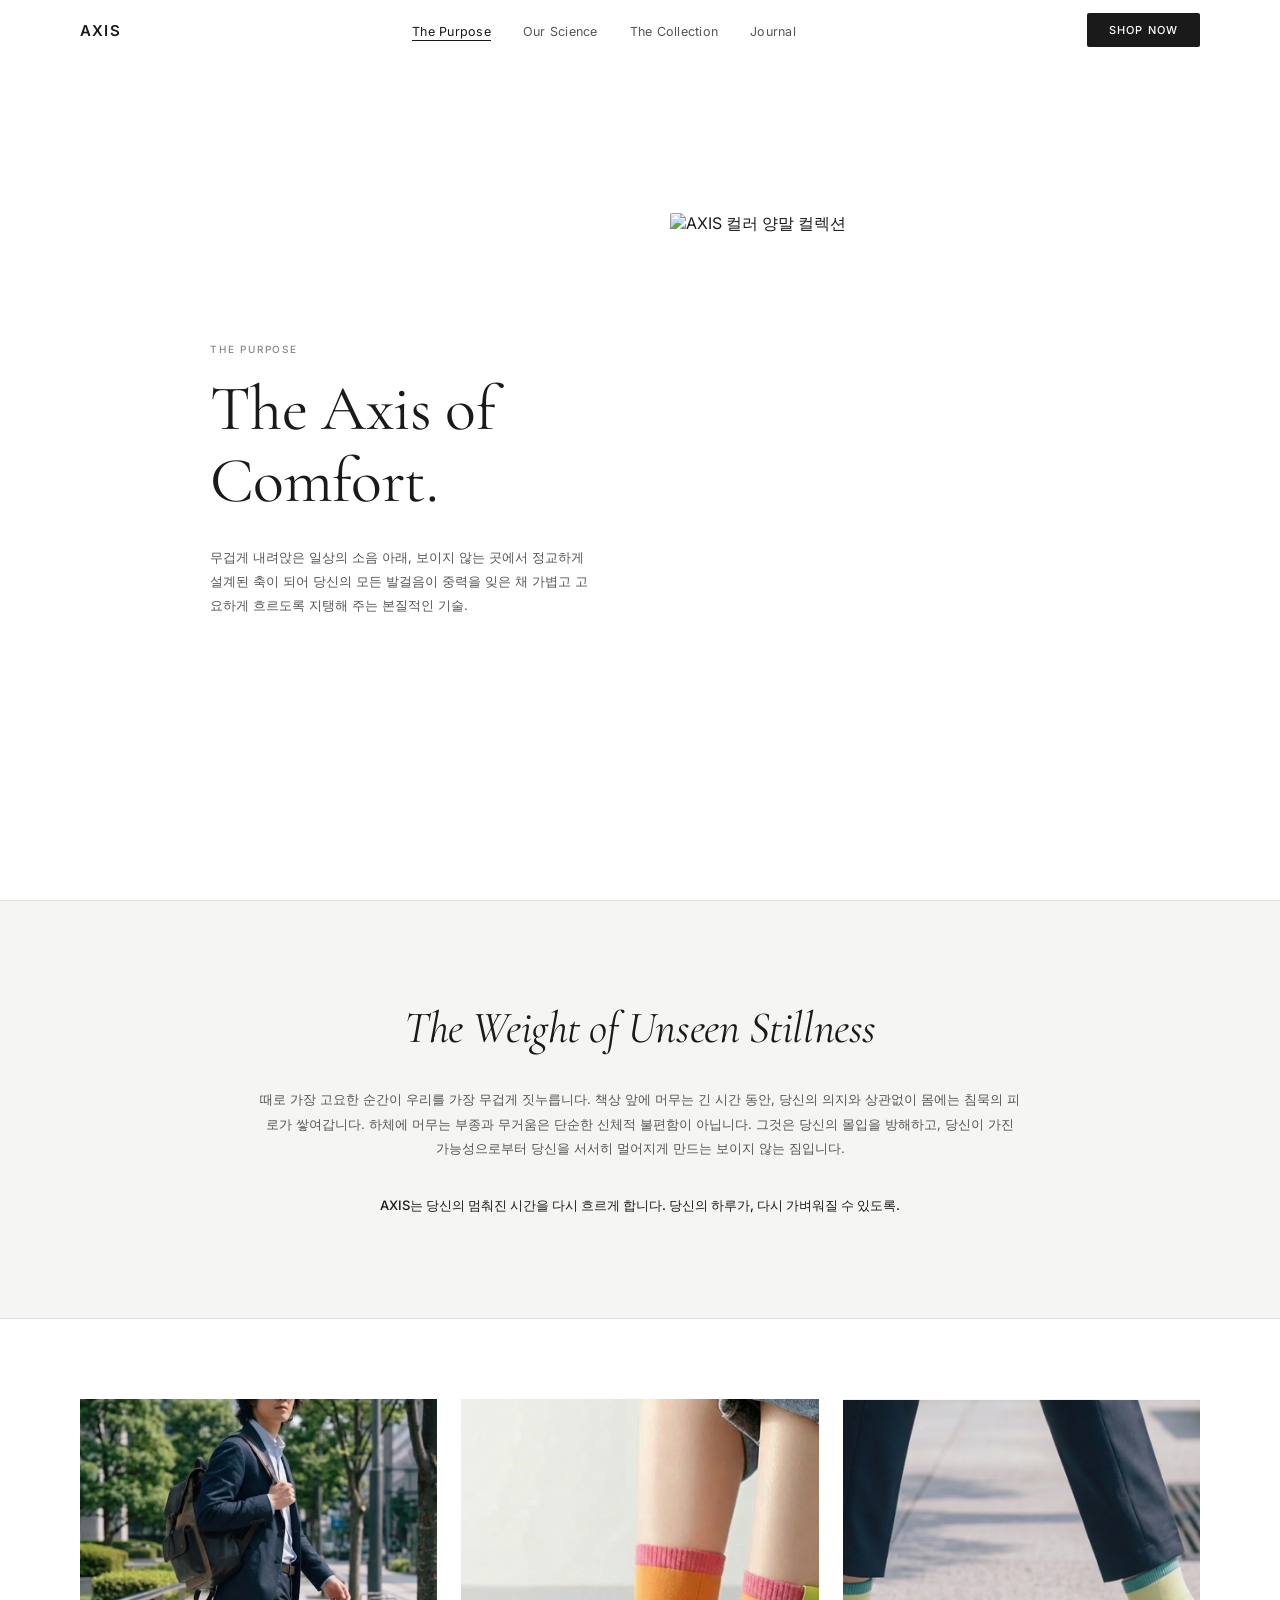
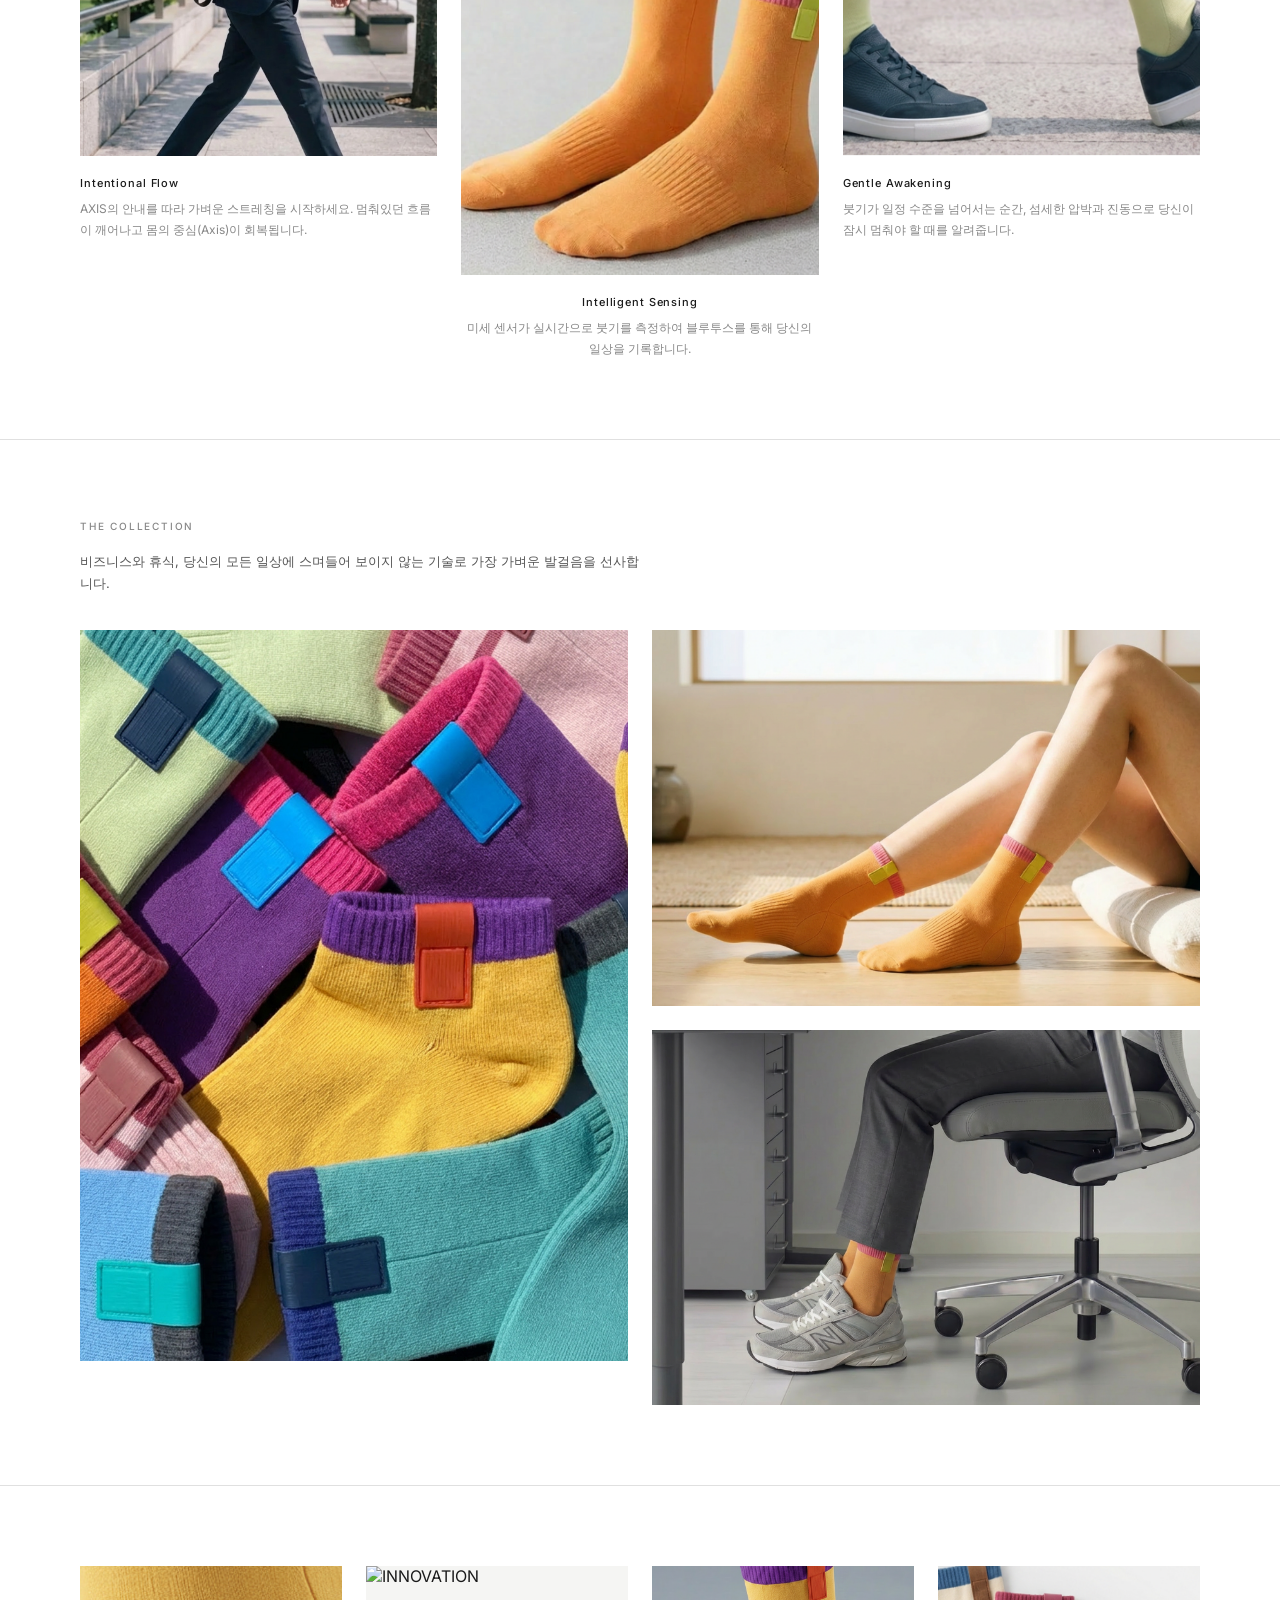
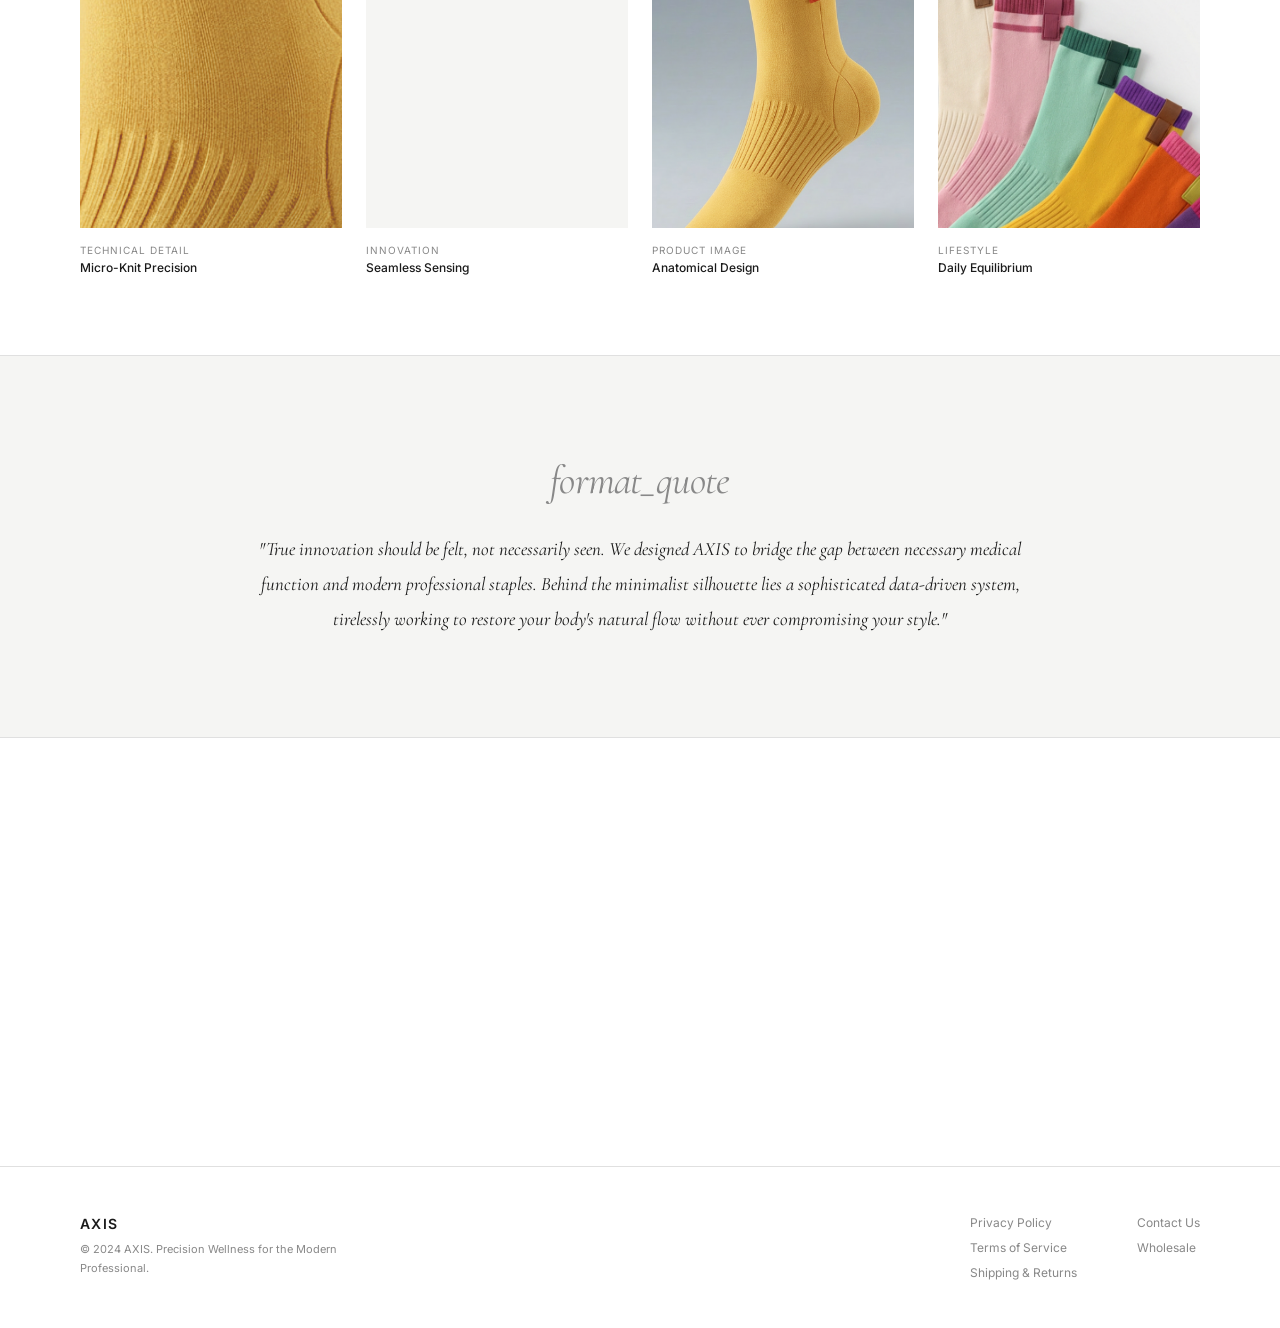
==== commit 7658ea49: "fix: 사용자가 추가한 collection page 이미지 경로로 HTML 업데이트" ====
--- a/index.html
+++ b/index.html
@@ -121,17 +121,17 @@
         <!-- 왼쪽 큰 이미지 (LIFESTYLE) -->
         <div class="collection-main" id="lifestyle-block">
           <div class="collection-main-img">
-            <img src="./서브이미지/서브이미지 (1).jpg" alt="LIFESTYLE" />
+            <img src="./메인이미지/collection page 1.jpg" alt="LIFESTYLE" />
           </div>
         </div>
 
         <!-- 오른쪽 2단 이미지 (PRODUCT IMAGE / 착용) -->
         <div class="collection-sub">
           <div class="collection-sub-img top">
-            <img src="./제품이미지/제품이미지 (3).png" alt="PRODUCT IMAGE" />
+            <img src="./착용이미지/collection page 2.png" alt="PRODUCT IMAGE" />
           </div>
           <div class="collection-sub-img bottom">
-            <img src="./착용이미지/착용이미지 (13).png" alt="착용 이미지" />
+            <img src="./착용이미지/collection page 3.png" alt="착용 이미지" />
           </div>
         </div>
       </div>
--- a/style.css
+++ b/style.css
@@ -235,7 +235,7 @@
   padding: 0 40px;
   display: grid;
   grid-template-columns: repeat(3, 1fr);
-  gap: 2px;
+  gap: 24px;
 }
 
 .wgrid-item {
@@ -244,12 +244,12 @@
 
 .wgrid-img-wrap {
   width: 100%;
-  aspect-ratio: 3/4;
+  aspect-ratio: 1 / 1;
   overflow: hidden;
   background: var(--bg-off);
   display: block;
 }
-.wgrid-img-wrap.tall { aspect-ratio: 3/5; }
+.wgrid-img-wrap.tall { aspect-ratio: 3/4; }
 
 .wgrid-img-wrap img {
   width: 100%; height: 100%;
@@ -299,8 +299,8 @@
 
 .collection-grid {
   display: grid;
-  grid-template-columns: 1.5fr 1fr;
-  gap: 4px;
+  grid-template-columns: 1fr 1fr;
+  gap: 24px;
 }
 
 .collection-main {
@@ -308,7 +308,7 @@
 }
 .collection-main-img {
   width: 100%;
-  aspect-ratio: 1 / 1;
+  aspect-ratio: 3 / 4;
   overflow: hidden;
   display: block;
 }
@@ -323,7 +323,7 @@
 .collection-sub {
   display: grid;
   grid-template-rows: 1fr 1fr;
-  gap: 4px;
+  gap: 24px;
 }
 
 .collection-sub-img {
@@ -353,7 +353,7 @@
   padding: 0 40px;
   display: grid;
   grid-template-columns: repeat(4, 1fr);
-  gap: 20px;
+  gap: 24px;
 }
 
 .tech-item {
